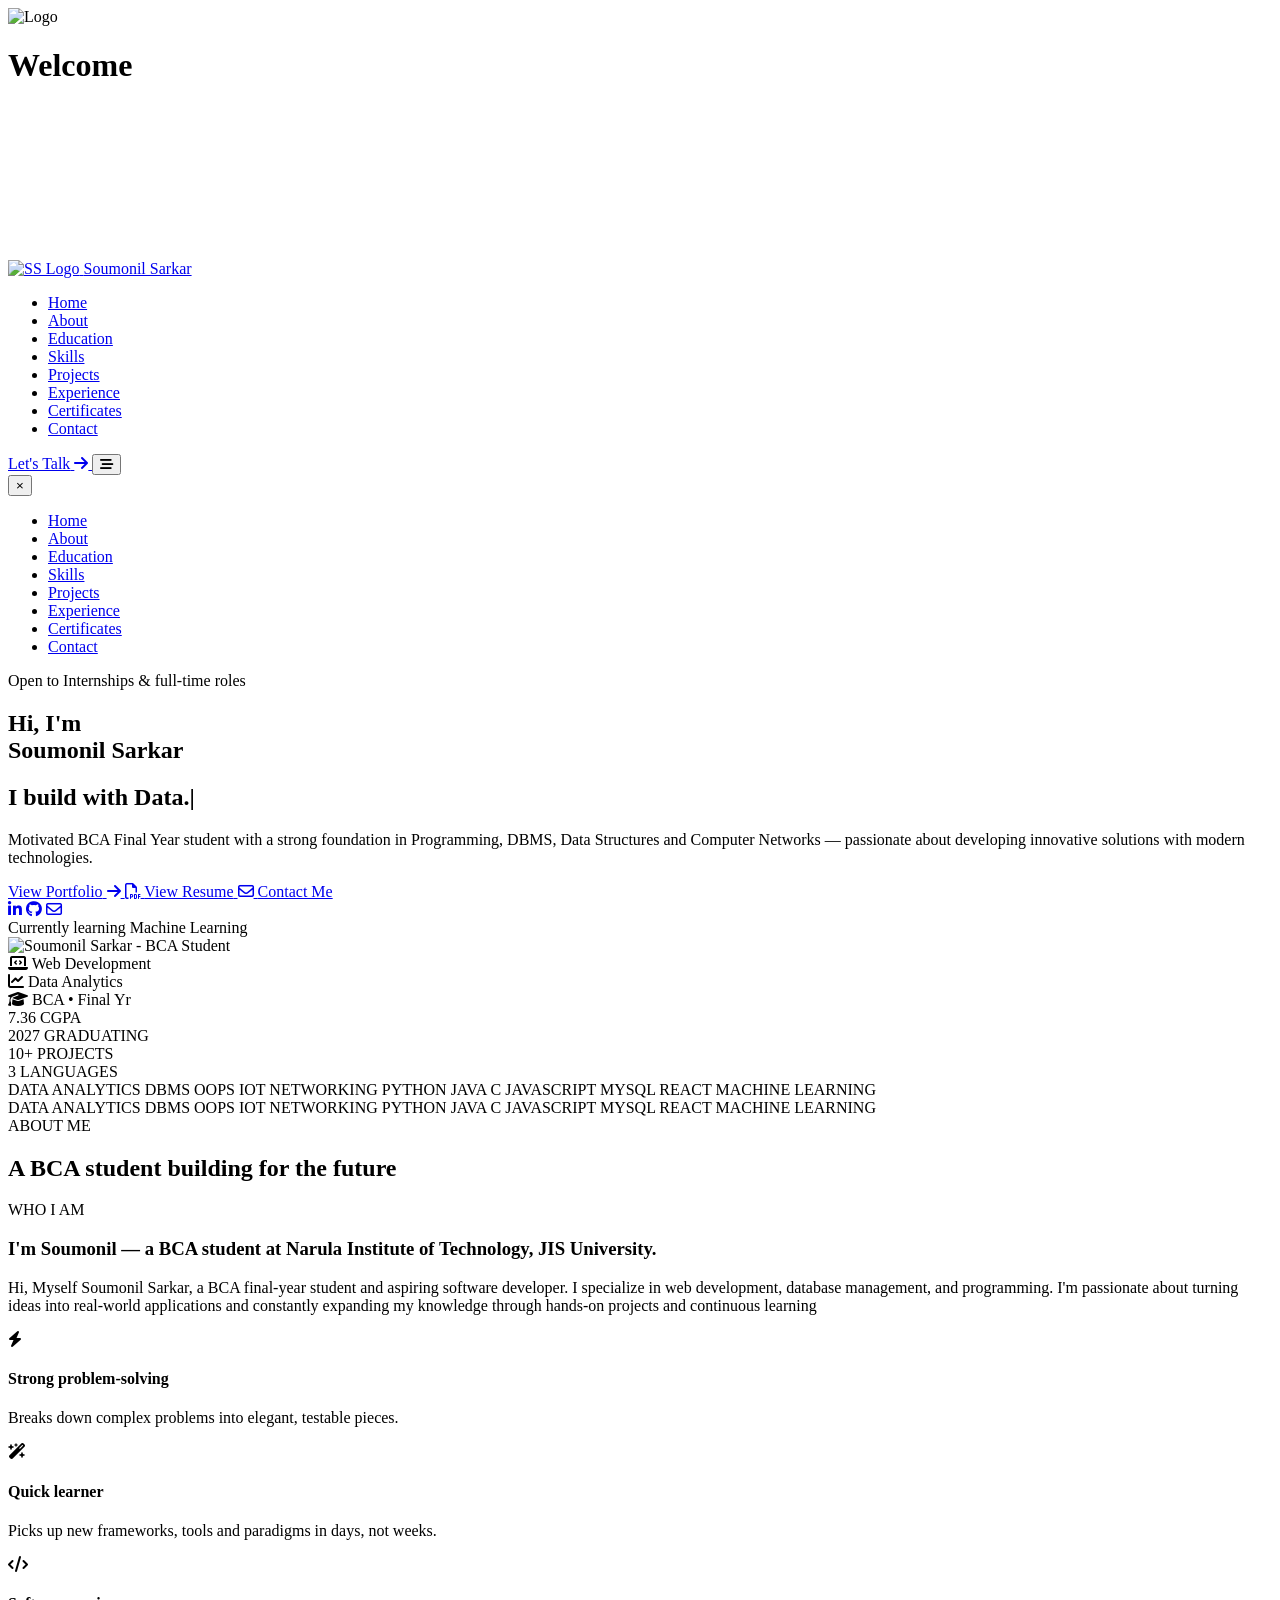
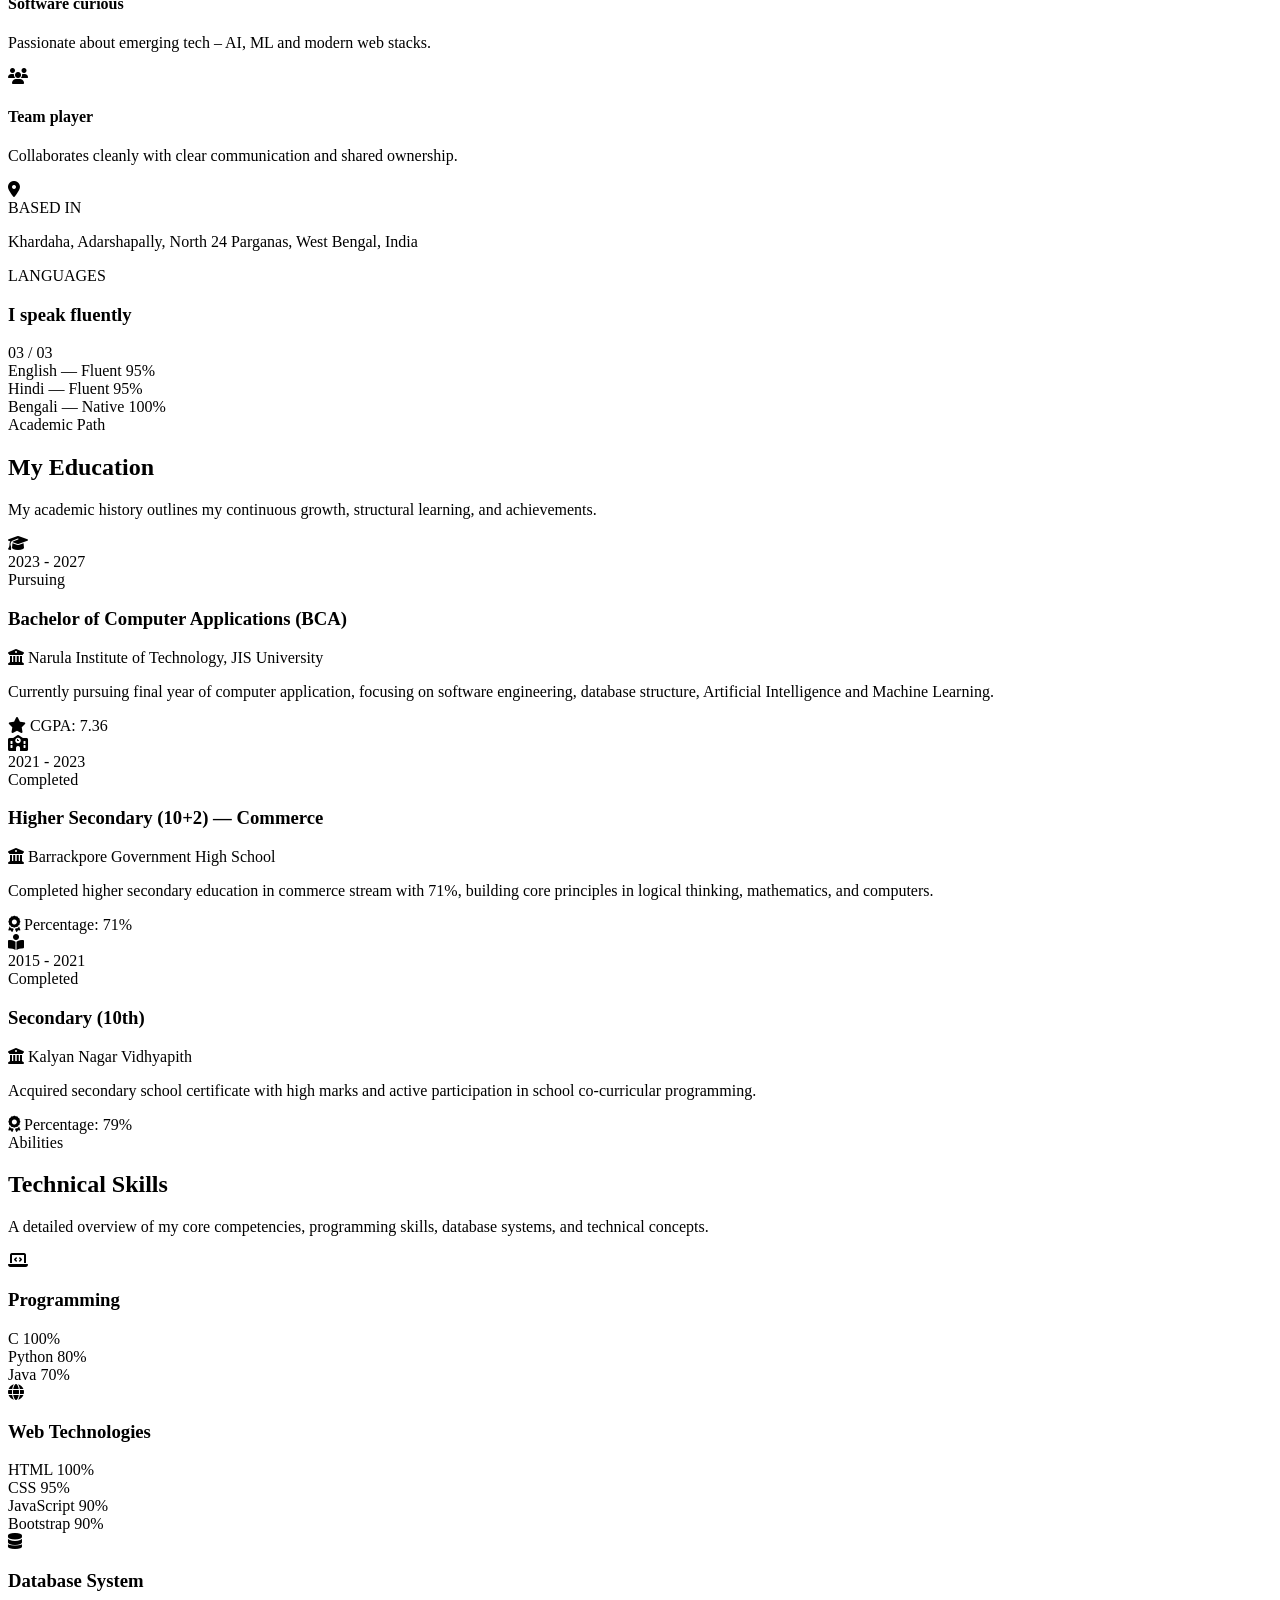
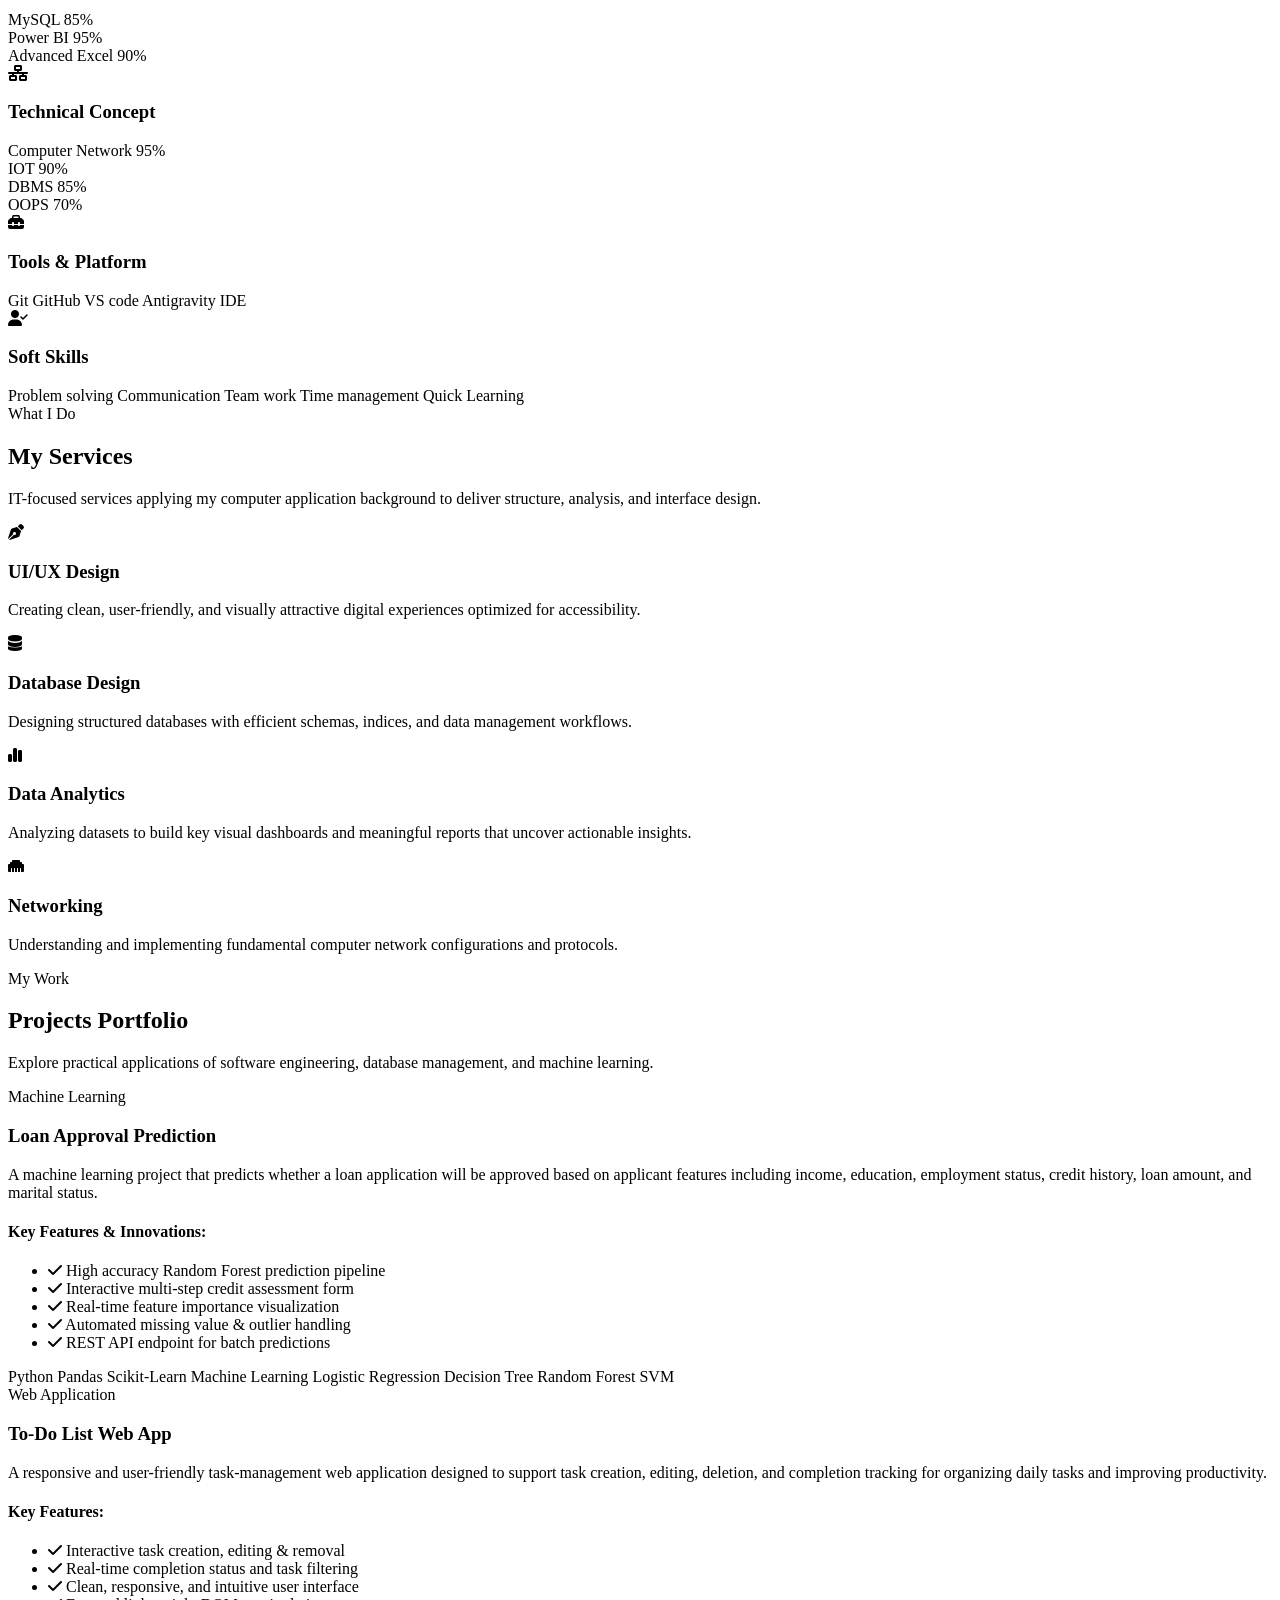
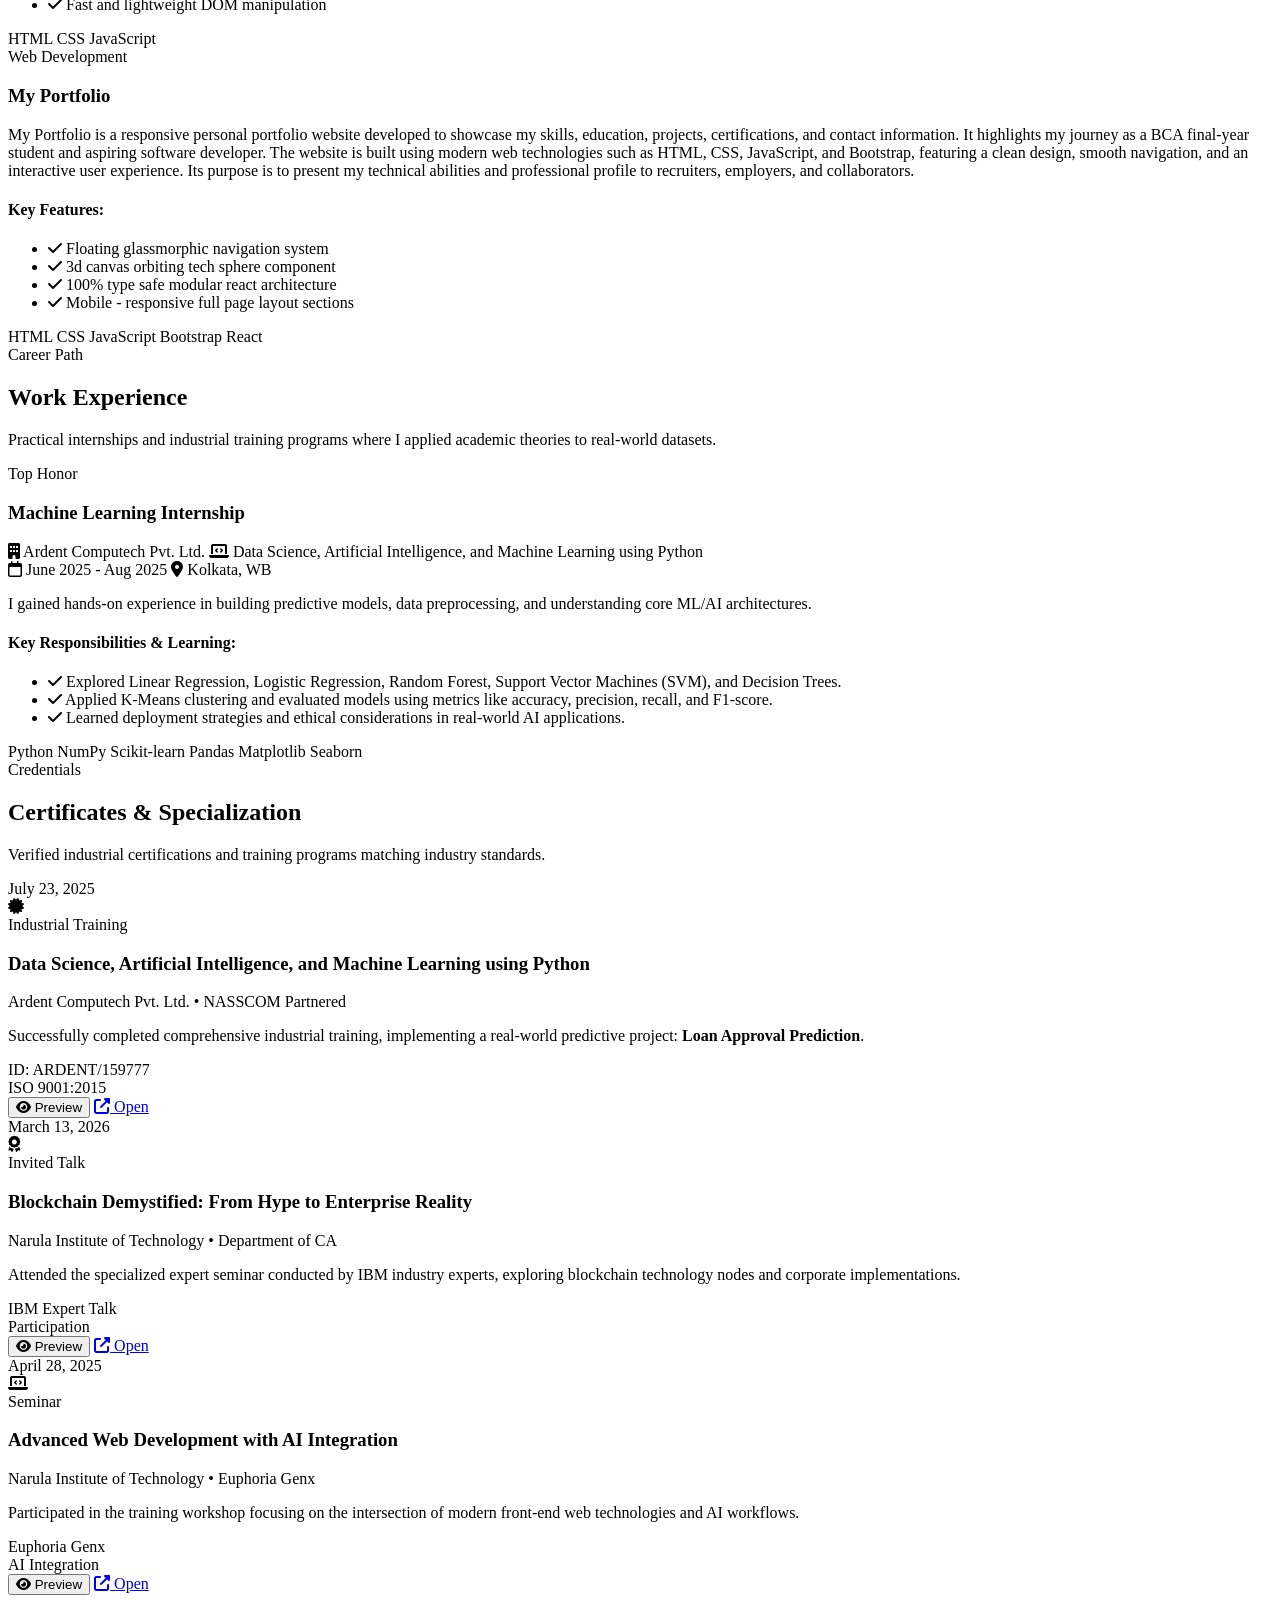
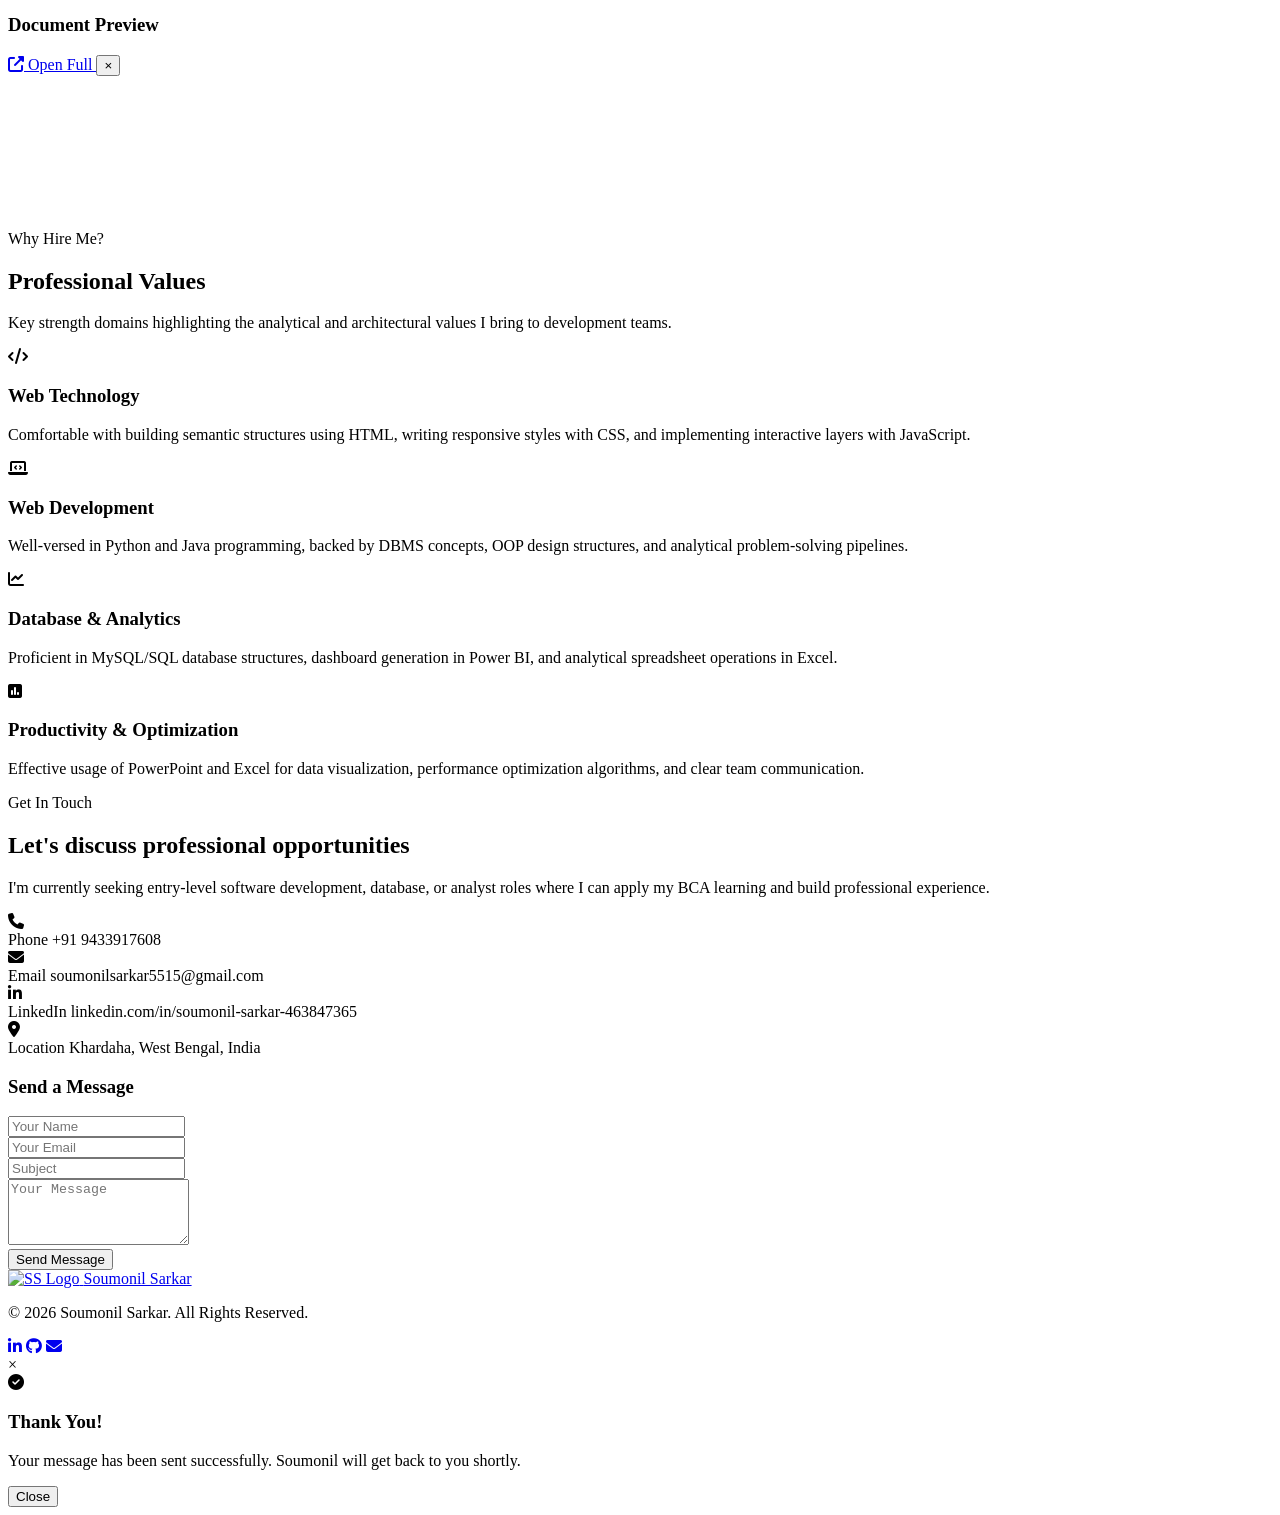
==== index.html @ 9671e8b6 "Update portfolio: remove SQL skill, add Power BI 95%, Advanced Excel 90%, change Software Developmen" ====
<!DOCTYPE html>
<html lang="en">

<head>
    <meta charset="UTF-8">
    <meta name="viewport" content="width=device-width, initial-scale=1.0">
    <title>Soumonil Sarkar | Portfolio - BCA Student & Aspiring Developer</title>
    <!-- SEO Meta Tags -->
    <meta name="description"
        content="Portfolio of Soumonil Sarkar, a motivated BCA student at Narula Institute of Technology, specializing in Software Development, DBMS, Web Development, and Data Analytics.">
    <meta name="keywords"
        content="Soumonil Sarkar, Soumonil, Sarkar, BCA student, software developer, database design, data analytics, Narula Institute of Technology, Khardaha, West Bengal">
    <meta name="author" content="Soumonil Sarkar">

    <!-- Google Fonts -->
    <link rel="preconnect" href="https://fonts.googleapis.com">
    <link rel="preconnect" href="https://fonts.gstatic.com" crossorigin>
    <link
        href="https://fonts.googleapis.com/css2?family=Inter:wght@300;400;500;600;700&family=Poppins:wght@300;400;500;600;700;800&display=swap"
        rel="stylesheet">

    <!-- FontAwesome for Icons -->
    <link rel="stylesheet" href="https://cdnjs.cloudflare.com/ajax/libs/font-awesome/6.4.0/css/all.min.css">

    <!-- Custom CSS -->
    <link rel="stylesheet" href="index.css">
</head>

<body>
    <!-- Preloader Screen -->
    <div class="preloader" id="preloader">
        <div class="preloader-content">
            <img src="logo.jpg" alt="Logo" class="preloader-logo">
            <h1 class="preloader-title">Welcome</h1>
            <div class="preloader-bar">
                <div class="preloader-progress" id="preloader-progress"></div>
            </div>
        </div>
    </div>

    <!-- Canvas Background for Tech Particles -->
    <canvas id="bg-canvas"></canvas>

    <!-- Header / Navbar -->
    <header class="main-header" id="header">
        <div class="container header-container">
            <a href="#" class="logo" id="nav-logo">
                <img src="logo.jpg" alt="SS Logo" class="logo-img">
                <span class="logo-text">Soumonil Sarkar</span>
            </a>

            <nav class="nav-menu" id="nav-menu">
                <ul>
                    <li><a href="#home" class="nav-link active">Home</a></li>
                    <li><a href="#about" class="nav-link">About</a></li>
                    <li><a href="#education" class="nav-link">Education</a></li>
                    <li><a href="#skills" class="nav-link">Skills</a></li>
                    <li><a href="#projects" class="nav-link">Projects</a></li>
                    <li><a href="#experience" class="nav-link">Experience</a></li>
                    <li><a href="#certifications" class="nav-link">Certificates</a></li>
                    <li><a href="#contact" class="nav-link">Contact</a></li>
                </ul>
            </nav>

            <a href="#contact" class="btn-talk" id="btn-talk">
                <span>Let's Talk</span>
                <i class="fa-solid fa-arrow-right"></i>
            </a>

            <button class="mobile-menu-toggle" id="mobile-menu-toggle" aria-label="Toggle Menu">
                <i class="fa-solid fa-bars-staggered"></i>
            </button>
        </div>
    </header>

    <!-- Mobile Navigation Drawer -->
    <div class="mobile-nav" id="mobile-nav">
        <button class="mobile-nav-close" id="mobile-nav-close">&times;</button>
        <ul>
            <li><a href="#home" class="mobile-link">Home</a></li>
            <li><a href="#about" class="mobile-link">About</a></li>
            <li><a href="#education" class="mobile-link">Education</a></li>
            <li><a href="#skills" class="mobile-link">Skills</a></li>
            <li><a href="#projects" class="mobile-link">Projects</a></li>
            <li><a href="#experience" class="mobile-link">Experience</a></li>
            <li><a href="#certifications" class="mobile-link">Certificates</a></li>
            <li><a href="#contact" class="mobile-link">Contact</a></li>
        </ul>
    </div>

    <!-- Main Content -->
    <main>

        <!-- Hero Section -->
        <section class="hero-section" id="home">
            <div class="container hero-container">
                <div class="hero-content">
                    <div class="hero-status-badge">
                        <span class="status-dot"></span>
                        <span class="status-text">Open to Internships & full-time roles</span>
                    </div>

                    <h1 class="hero-title">
                        Hi, I'm <br>
                        <span class="name-bold">Soumonil</span> <span class="name-red">Sarkar</span>
                    </h1>
                    <h2 class="hero-typewriter">
                        I build with <span class="typewriter-text" id="typewriter">Data.</span><span
                            class="typewriter-cursor">|</span>
                    </h2>

                    <p class="hero-desc">
                        Motivated BCA Final Year student with a strong foundation in Programming, DBMS, Data Structures
                        and Computer Networks — passionate about developing innovative solutions with modern
                        technologies.
                    </p>

                    <div class="hero-actions">
                        <a href="#projects" class="btn btn-primary" id="btn-portfolio-hero">
                            <span>View Portfolio</span>
                            <i class="fa-solid fa-arrow-right arrow-icon"></i>
                        </a>
                        <a href="resume.pdf" target="_blank" class="btn btn-outline" id="btn-resume-hero" onclick="openCertModal('resume.pdf', 'Soumonil Sarkar - Resume'); return false;">
                            <i class="fa-regular fa-file-pdf btn-icon"></i>
                            <span>View Resume</span>
                        </a>
                        <a href="#contact" class="btn btn-outline" id="btn-contact-hero">
                            <i class="fa-regular fa-envelope btn-icon"></i>
                            <span>Contact Me</span>
                        </a>
                    </div>

                    <!-- Social Icons and Currently Learning Status -->
                    <div class="hero-footer-status">
                        <div class="hero-social-icons">
                            <a href="https://www.linkedin.com/in/soumonil-sarkar-463847365" target="_blank"
                                aria-label="LinkedIn" class="social-icon-btn"><i
                                    class="fa-brands fa-linkedin-in"></i></a>
                            <a href="https://github.com/sarkarsoumonil2005-hub" target="_blank" aria-label="GitHub" class="social-icon-btn"><i
                                    class="fa-brands fa-github"></i></a>
                            <a href="mailto:soumonilsarkar5515@gmail.com" aria-label="Email" class="social-icon-btn"><i
                                    class="fa-regular fa-envelope"></i></a>
                        </div>
                        <div class="learning-status">
                            <span class="learning-label">Currently learning</span>
                            <span class="learning-bubble">Machine Learning</span>
                        </div>
                    </div>
                </div>

                <!-- Orbit Image Section -->
                <div class="hero-image-container">
                    <div class="orbit-system">
                        <!-- Central Circular Portrait Mask -->
                        <div class="profile-circular-mask">
                            <img src="soumonil_hero.jpg" alt="Soumonil Sarkar - BCA Student" class="hero-avatar">
                        </div>
                    </div>

                    <!-- Tags Row below the circular portrait -->
                    <div class="hero-tags-row">
                        <div class="profile-badge">
                            <i class="fa-solid fa-laptop-code"></i>
                            <span>Web Development</span>
                        </div>
                        <div class="profile-badge">
                            <i class="fa-solid fa-chart-line"></i>
                            <span>Data Analytics</span>
                        </div>
                        <div class="profile-badge">
                            <i class="fa-solid fa-graduation-cap"></i>
                            <span>BCA &bull; Final Yr</span>
                        </div>
                    </div>
                </div>
            </div>

            <!-- Stats Bar Row (inside Hero) -->
            <div class="container hero-stats-container">
                <div class="hero-stats-grid">
                    <div class="hero-stat-card glass-card">
                        <span class="stat-val">7.36</span>
                        <span class="stat-lbl">CGPA</span>
                    </div>
                    <div class="hero-stat-card glass-card">
                        <span class="stat-val">2027</span>
                        <span class="stat-lbl">GRADUATING</span>
                    </div>
                    <div class="hero-stat-card glass-card">
                        <span class="stat-val">10+</span>
                        <span class="stat-lbl">PROJECTS</span>
                    </div>
                    <div class="hero-stat-card glass-card">
                        <span class="stat-val">3</span>
                        <span class="stat-lbl">LANGUAGES</span>
                    </div>
                </div>
            </div>

            <!-- Skills Infinite Ticker Marquee Banner -->
            <div class="ticker-banner">
                <div class="ticker-track">
                    <div class="ticker-content">
                        <span>DATA ANALYTICS</span> <span class="bullet"></span>
                        <span>DBMS</span> <span class="bullet"></span>
                        <span>OOPS</span> <span class="bullet"></span>
                        <span>IOT</span> <span class="bullet"></span>
                        <span>NETWORKING</span> <span class="bullet"></span>
                        <span>PYTHON</span> <span class="bullet"></span>
                        <span>JAVA</span> <span class="bullet"></span>
                        <span>C</span> <span class="bullet"></span>
                        <span>JAVASCRIPT</span> <span class="bullet"></span>
                        <span>MYSQL</span> <span class="bullet"></span>
                        <span>REACT</span> <span class="bullet"></span>
                        <span>MACHINE LEARNING</span> <span class="bullet"></span>
                    </div>
                    <!-- Duplicate to create seamless loop -->
                    <div class="ticker-content">
                        <span>DATA ANALYTICS</span> <span class="bullet"></span>
                        <span>DBMS</span> <span class="bullet"></span>
                        <span>OOPS</span> <span class="bullet"></span>
                        <span>IOT</span> <span class="bullet"></span>
                        <span>NETWORKING</span> <span class="bullet"></span>
                        <span>PYTHON</span> <span class="bullet"></span>
                        <span>JAVA</span> <span class="bullet"></span>
                        <span>C</span> <span class="bullet"></span>
                        <span>JAVASCRIPT</span> <span class="bullet"></span>
                        <span>MYSQL</span> <span class="bullet"></span>
                        <span>REACT</span> <span class="bullet"></span>
                        <span>MACHINE LEARNING</span> <span class="bullet"></span>
                    </div>
                </div>
            </div>
        </section>

        <!-- About Me Section -->
        <section class="about-section" id="about">
            <div class="container">
                <div class="section-header-center">
                    <span class="section-subtitle">ABOUT ME</span>
                    <h2 class="section-title">A BCA student building for the future</h2>
                </div>

                <div class="about-container">
                    <!-- Left Column: Bio & Highlights Card -->
                    <div class="about-card-left glass-card">
                        <div class="about-badge">
                            <span class="about-badge-dot"></span>
                            <span class="about-badge-text">WHO I AM</span>
                        </div>

                        <h3 class="about-heading-large">
                            I'm <span class="name-red">Soumonil</span> — a BCA student at Narula Institute of
                            Technology, JIS University.
                        </h3>

                        <p class="about-desc-para">
                            Hi, Myself Soumonil Sarkar, a BCA final-year student and aspiring software developer. I
                            specialize in web development, database management, and programming. I'm passionate about
                            turning ideas into real-world applications and constantly expanding my knowledge through
                            hands-on projects and continuous learning
                        </p>

                        <div class="about-highlights-grid">
                            <div class="about-highlight-card">
                                <div class="highlight-header">
                                    <div class="highlight-circle-icon"><i class="fa-solid fa-bolt"></i></div>
                                    <h4>Strong problem-solving</h4>
                                </div>
                                <p>Breaks down complex problems into elegant, testable pieces.</p>
                            </div>

                            <div class="about-highlight-card">
                                <div class="highlight-header">
                                    <div class="highlight-circle-icon"><i class="fa-solid fa-wand-magic-sparkles"></i>
                                    </div>
                                    <h4>Quick learner</h4>
                                </div>
                                <p>Picks up new frameworks, tools and paradigms in days, not weeks.</p>
                            </div>

                            <div class="about-highlight-card">
                                <div class="highlight-header">
                                    <div class="highlight-circle-icon"><i class="fa-solid fa-code"></i></div>
                                    <h4>Software curious</h4>
                                </div>
                                <p>Passionate about emerging tech – AI, ML and modern web stacks.</p>
                            </div>

                            <div class="about-highlight-card">
                                <div class="highlight-header">
                                    <div class="highlight-circle-icon"><i class="fa-solid fa-users"></i></div>
                                    <h4>Team player</h4>
                                </div>
                                <p>Collaborates cleanly with clear communication and shared ownership.</p>
                            </div>
                        </div>
                    </div>

                    <!-- Right Column: Location & Languages Stack -->
                    <div class="about-card-right-stack">
                        <!-- Location Card -->
                        <div class="about-location-card glass-card">
                            <div class="location-circle-icon"><i class="fa-solid fa-location-dot"></i></div>
                            <div class="location-details">
                                <span class="location-lbl">BASED IN</span>
                                <p class="location-val">Khardaha, Adarshapally, North 24 Parganas, <span
                                        class="highlight-red">West Bengal, India</span></p>
                            </div>
                        </div>

                        <!-- Languages Card -->
                        <div class="about-languages-card glass-card">
                            <div class="lang-card-header">
                                <div class="lang-card-title">
                                    <span class="lang-lbl">LANGUAGES</span>
                                    <h3>I speak fluently</h3>
                                </div>
                                <span class="lang-count">03 / 03</span>
                            </div>

                            <div class="lang-progress-list">
                                <div class="lang-progress-item">
                                    <div class="lang-progress-info">
                                        <span class="lang-progress-name">English <span class="lang-level">—
                                                Fluent</span></span>
                                        <span class="lang-progress-percentage">95%</span>
                                    </div>
                                    <div class="lang-progress-track">
                                        <div class="lang-progress-fill" style="width: 95%;"></div>
                                    </div>
                                </div>

                                <div class="lang-progress-item">
                                    <div class="lang-progress-info">
                                        <span class="lang-progress-name">Hindi <span class="lang-level">—
                                                Fluent</span></span>
                                        <span class="lang-progress-percentage">95%</span>
                                    </div>
                                    <div class="lang-progress-track">
                                        <div class="lang-progress-fill" style="width: 95%;"></div>
                                    </div>
                                </div>

                                <div class="lang-progress-item">
                                    <div class="lang-progress-info">
                                        <span class="lang-progress-name">Bengali <span class="lang-level">—
                                                Native</span></span>
                                        <span class="lang-progress-percentage">100%</span>
                                    </div>
                                    <div class="lang-progress-track">
                                        <div class="lang-progress-fill" style="width: 100%;"></div>
                                    </div>
                                </div>
                            </div>
                        </div>
                    </div>
                </div>
            </div>
        </section>

        <!-- Education Section -->
        <section class="education-section" id="education">
            <div class="container">
                <div class="section-header-center">
                    <span class="section-subtitle">Academic Path</span>
                    <h2 class="section-title">My Education</h2>
                    <p class="section-desc">My academic history outlines my continuous growth, structural learning, and
                        achievements.</p>
                </div>

                <div class="education-grid">
                    <!-- Box 1 -->
                    <div class="education-card glass-card">
                        <div class="edu-card-top">
                            <div class="edu-card-icon">
                                <i class="fa-solid fa-graduation-cap"></i>
                            </div>
                            <span class="edu-status-badge">2023 - 2027</span>
                        </div>
                        <div class="edu-card-body">
                            <span class="edu-tag-pill">Pursuing</span>
                            <h3 class="edu-degree">Bachelor of Computer Applications (BCA)</h3>
                            <span class="edu-inst"><i class="fa-solid fa-building-columns"></i> Narula Institute of Technology, JIS University</span>
                            <p class="edu-details">Currently pursuing final year of computer application, focusing on software engineering, database structure, Artificial Intelligence and Machine Learning.</p>
                        </div>
                        <div class="edu-card-footer">
                            <div class="score-badge"><i class="fa-solid fa-star"></i> CGPA: 7.36</div>
                        </div>
                    </div>

                    <!-- Box 2 -->
                    <div class="education-card glass-card">
                        <div class="edu-card-top">
                            <div class="edu-card-icon">
                                <i class="fa-solid fa-school"></i>
                            </div>
                            <span class="edu-status-badge">2021 - 2023</span>
                        </div>
                        <div class="edu-card-body">
                            <span class="edu-tag-pill">Completed</span>
                            <h3 class="edu-degree">Higher Secondary (10+2) — Commerce</h3>
                            <span class="edu-inst"><i class="fa-solid fa-building-columns"></i> Barrackpore Government High School</span>
                            <p class="edu-details">Completed higher secondary education in commerce stream with 71%, building core principles in logical thinking, mathematics, and computers.</p>
                        </div>
                        <div class="edu-card-footer">
                            <div class="score-badge"><i class="fa-solid fa-award"></i> Percentage: 71%</div>
                        </div>
                    </div>

                    <!-- Box 3 -->
                    <div class="education-card glass-card">
                        <div class="edu-card-top">
                            <div class="edu-card-icon">
                                <i class="fa-solid fa-book-open-reader"></i>
                            </div>
                            <span class="edu-status-badge">2015 - 2021</span>
                        </div>
                        <div class="edu-card-body">
                            <span class="edu-tag-pill">Completed</span>
                            <h3 class="edu-degree">Secondary (10th)</h3>
                            <span class="edu-inst"><i class="fa-solid fa-building-columns"></i> Kalyan Nagar Vidhyapith</span>
                            <p class="edu-details">Acquired secondary school certificate with high marks and active participation in school co-curricular programming.</p>
                        </div>
                        <div class="edu-card-footer">
                            <div class="score-badge"><i class="fa-solid fa-award"></i> Percentage: 79%</div>
                        </div>
                    </div>
                </div>
            </div>
        </section>

        <!-- Skills Section -->
        <section class="skills-section" id="skills">
            <div class="container">
                <div class="section-header-center">
                    <span class="section-subtitle">Abilities</span>
                    <h2 class="section-title">Technical Skills</h2>
                    <p class="section-desc">A detailed overview of my core competencies, programming skills, database
                        systems, and technical concepts.</p>
                </div>

                <div class="skills-grid">
                    <!-- Programming -->
                    <div class="skill-category glass-card">
                        <div class="skill-cat-header">
                            <i class="fa-solid fa-laptop-code"></i>
                            <h3>Programming</h3>
                        </div>
                        <div class="skill-progress-list">
                            <div class="skill-progress-item">
                                <div class="skill-progress-info">
                                    <span class="skill-name">C</span>
                                    <span class="skill-percentage">100%</span>
                                </div>
                                <div class="skill-progress-track">
                                    <div class="skill-progress-fill" style="width: 100%;"></div>
                                </div>
                            </div>
                            <div class="skill-progress-item">
                                <div class="skill-progress-info">
                                    <span class="skill-name">Python</span>
                                    <span class="skill-percentage">80%</span>
                                </div>
                                <div class="skill-progress-track">
                                    <div class="skill-progress-fill" style="width: 80%;"></div>
                                </div>
                            </div>
                            <div class="skill-progress-item">
                                <div class="skill-progress-info">
                                    <span class="skill-name">Java</span>
                                    <span class="skill-percentage">70%</span>
                                </div>
                                <div class="skill-progress-track">
                                    <div class="skill-progress-fill" style="width: 70%;"></div>
                                </div>
                            </div>
                        </div>
                    </div>

                    <!-- Web Tech -->
                    <div class="skill-category glass-card">
                        <div class="skill-cat-header">
                            <i class="fa-solid fa-globe"></i>
                            <h3>Web Technologies</h3>
                        </div>
                        <div class="skill-progress-list">
                            <div class="skill-progress-item">
                                <div class="skill-progress-info">
                                    <span class="skill-name">HTML</span>
                                    <span class="skill-percentage">100%</span>
                                </div>
                                <div class="skill-progress-track">
                                    <div class="skill-progress-fill" style="width: 100%;"></div>
                                </div>
                            </div>
                            <div class="skill-progress-item">
                                <div class="skill-progress-info">
                                    <span class="skill-name">CSS</span>
                                    <span class="skill-percentage">95%</span>
                                </div>
                                <div class="skill-progress-track">
                                    <div class="skill-progress-fill" style="width: 95%;"></div>
                                </div>
                            </div>
                            <div class="skill-progress-item">
                                <div class="skill-progress-info">
                                    <span class="skill-name">JavaScript</span>
                                    <span class="skill-percentage">90%</span>
                                </div>
                                <div class="skill-progress-track">
                                    <div class="skill-progress-fill" style="width: 90%;"></div>
                                </div>
                            </div>
                            <div class="skill-progress-item">
                                <div class="skill-progress-info">
                                    <span class="skill-name">Bootstrap</span>
                                    <span class="skill-percentage">90%</span>
                                </div>
                                <div class="skill-progress-track">
                                    <div class="skill-progress-fill" style="width: 90%;"></div>
                                </div>
                            </div>
                        </div>
                    </div>

                    <!-- Databases -->
                    <div class="skill-category glass-card">
                        <div class="skill-cat-header">
                            <i class="fa-solid fa-database"></i>
                            <h3>Database System</h3>
                        </div>
                        <div class="skill-progress-list">

                            <div class="skill-progress-item">
                                <div class="skill-progress-info">
                                    <span class="skill-name">MySQL</span>
                                    <span class="skill-percentage">85%</span>
                                </div>
                                <div class="skill-progress-track">
                                    <div class="skill-progress-fill" style="width: 85%;"></div>
                                </div>
                            </div>
                            <div class="skill-progress-item">
                                <div class="skill-progress-info">
                                    <span class="skill-name">Power BI</span>
                                    <span class="skill-percentage">95%</span>
                                </div>
                                <div class="skill-progress-track">
                                    <div class="skill-progress-fill" style="width: 95%;"></div>
                                </div>
                            </div>
                                                    <div class="skill-progress-item">
                                <div class="skill-progress-info">
                                    <span class="skill-name">Advanced Excel</span>
                                    <span class="skill-percentage">90%</span>
                                </div>
                                <div class="skill-progress-track">
                                    <div class="skill-progress-fill" style="width: 90%;"></div>
                                </div>
                            </div>
                         </div>
                    </div>

                    <!-- Technical Concepts -->
                    <div class="skill-category glass-card">
                        <div class="skill-cat-header">
                            <i class="fa-solid fa-network-wired"></i>
                            <h3>Technical Concept</h3>
                        </div>
                        <div class="skill-progress-list">
                            <div class="skill-progress-item">
                                <div class="skill-progress-info">
                                    <span class="skill-name">Computer Network</span>
                                    <span class="skill-percentage">95%</span>
                                </div>
                                <div class="skill-progress-track">
                                    <div class="skill-progress-fill" style="width: 95%;"></div>
                                </div>
                            </div>
                            <div class="skill-progress-item">
                                <div class="skill-progress-info">
                                    <span class="skill-name">IOT</span>
                                    <span class="skill-percentage">90%</span>
                                </div>
                                <div class="skill-progress-track">
                                    <div class="skill-progress-fill" style="width: 90%;"></div>
                                </div>
                            </div>
                            <div class="skill-progress-item">
                                <div class="skill-progress-info">
                                    <span class="skill-name">DBMS</span>
                                    <span class="skill-percentage">85%</span>
                                </div>
                                <div class="skill-progress-track">
                                    <div class="skill-progress-fill" style="width: 85%;"></div>
                                </div>
                            </div>
                            <div class="skill-progress-item">
                                <div class="skill-progress-info">
                                    <span class="skill-name">OOPS</span>
                                    <span class="skill-percentage">70%</span>
                                </div>
                                <div class="skill-progress-track">
                                    <div class="skill-progress-fill" style="width: 70%;"></div>
                                </div>
                            </div>
                        </div>
                    </div>

                    <!-- Tools & Platform -->
                    <div class="skill-category glass-card">
                        <div class="skill-cat-header">
                            <i class="fa-solid fa-toolbox"></i>
                            <h3>Tools & Platform</h3>
                        </div>
                        <div class="skill-tags">
                            <span class="skill-tag">Git</span>
                            <span class="skill-tag">GitHub</span>
                            <span class="skill-tag">VS code</span>
                            <span class="skill-tag">Antigravity IDE</span>
                        </div>
                    </div>

                    <!-- Soft Skills -->
                    <div class="skill-category glass-card">
                        <div class="skill-cat-header">
                            <i class="fa-solid fa-user-check"></i>
                            <h3>Soft Skills</h3>
                        </div>
                        <div class="skill-tags">
                            <span class="skill-tag">Problem solving</span>
                            <span class="skill-tag">Communication</span>
                            <span class="skill-tag">Team work</span>
                            <span class="skill-tag">Time management</span>
                            <span class="skill-tag">Quick Learning</span>
                        </div>
                    </div>
                </div>
            </div>
        </section>

        <!-- Services Section -->
        <section class="services-section" id="services">
            <div class="container">
                <div class="section-header-center">
                    <span class="section-subtitle">What I Do</span>
                    <h2 class="section-title">My Services</h2>
                    <p class="section-desc">IT-focused services applying my computer application background to deliver
                        structure, analysis, and interface design.</p>
                </div>

                <div class="services-grid">
                    <!-- Service 1 -->
                    <div class="service-card glass-card">
                        <div class="service-icon-box">
                            <i class="fa-solid fa-pen-nib"></i>
                        </div>
                        <h3>UI/UX Design</h3>
                        <p>Creating clean, user-friendly, and visually attractive digital experiences optimized for
                            accessibility.</p>
                    </div>

                    <!-- Service 2 -->
                    <div class="service-card glass-card">
                        <div class="service-icon-box">
                            <i class="fa-solid fa-database"></i>
                        </div>
                        <h3>Database Design</h3>
                        <p>Designing structured databases with efficient schemas, indices, and data management
                            workflows.</p>
                    </div>

                    <!-- Service 3 -->
                    <div class="service-card glass-card">
                        <div class="service-icon-box">
                            <i class="fa-solid fa-chart-simple"></i>
                        </div>
                        <h3>Data Analytics</h3>
                        <p>Analyzing datasets to build key visual dashboards and meaningful reports that uncover
                            actionable insights.</p>
                    </div>

                    <!-- Service 4 -->
                    <div class="service-card glass-card">
                        <div class="service-icon-box">
                            <i class="fa-solid fa-ethernet"></i>
                        </div>
                        <h3>Networking</h3>
                        <p>Understanding and implementing fundamental computer network configurations and protocols.</p>
                    </div>
                </div>
            </div>
        </section>

        <!-- Projects Portfolio Section -->
        <section class="projects-section" id="projects">
            <div class="container">
                <div class="section-header-center">
                    <span class="section-subtitle">My Work</span>
                    <h2 class="section-title">Projects Portfolio</h2>
                    <p class="section-desc">Explore practical applications of software engineering, database management,
                        and machine learning.</p>
                </div>

                <div class="projects-grid">
                    <!-- Project 1 -->
                    <div class="project-card glass-card">
                        <div class="project-content">
                            <span class="proj-badge">Machine Learning</span>
                            <h3>Loan Approval Prediction</h3>
                            <p class="proj-desc">A machine learning project that predicts whether a loan application
                                will be approved based on applicant features including income, education, employment
                                status, credit history, loan amount, and marital status.</p>

                            <h4 class="proj-sub-title">Key Features & Innovations:</h4>
                            <ul class="proj-features">
                                <li><i class="fa-solid fa-check"></i> High accuracy Random Forest prediction pipeline
                                </li>
                                <li><i class="fa-solid fa-check"></i> Interactive multi-step credit assessment form</li>
                                <li><i class="fa-solid fa-check"></i> Real-time feature importance visualization</li>
                                <li><i class="fa-solid fa-check"></i> Automated missing value & outlier handling</li>
                                <li><i class="fa-solid fa-check"></i> REST API endpoint for batch predictions</li>
                            </ul>

                            <div class="proj-tech-stack">
                                <span>Python</span>
                                <span>Pandas</span>
                                <span>Scikit-Learn</span>
                                <span>Machine Learning</span>
                                <span>Logistic Regression</span>
                                <span>Decision Tree</span>
                                <span>Random Forest</span>
                                <span>SVM</span>
                            </div>
                        </div>
                    </div>

                    <!-- Project 2 -->
                    <div class="project-card glass-card">
                        <div class="project-content">
                            <span class="proj-badge">Web Application</span>
                            <h3>To-Do List Web App</h3>
                            <p class="proj-desc">A responsive and user-friendly task-management web application designed to support task creation, editing, deletion, and completion tracking for organizing daily tasks and improving productivity.</p>

                            <h4 class="proj-sub-title">Key Features:</h4>
                            <ul class="proj-features">
                                <li><i class="fa-solid fa-check"></i> Interactive task creation, editing & removal</li>
                                <li><i class="fa-solid fa-check"></i> Real-time completion status and task filtering</li>
                                <li><i class="fa-solid fa-check"></i> Clean, responsive, and intuitive user interface</li>
                                <li><i class="fa-solid fa-check"></i> Fast and lightweight DOM manipulation</li>
                            </ul>

                            <div class="proj-tech-stack">
                                <span>HTML</span>
                                <span>CSS</span>
                                <span>JavaScript</span>
                            </div>
                        </div>
                    </div>

                    <!-- Project 3 -->
                    <div class="project-card glass-card">
                        <div class="project-content">
                            <span class="proj-badge">Web Development</span>
                            <h3>My Portfolio</h3>
                            <p class="proj-desc">My Portfolio is a responsive personal portfolio website developed to
                                showcase my skills, education, projects, certifications, and contact information. It
                                highlights my journey as a BCA final-year student and aspiring software developer. The
                                website is built using modern web technologies such as HTML, CSS, JavaScript, and
                                Bootstrap, featuring a clean design, smooth navigation, and an interactive user
                                experience. Its purpose is to present my technical abilities and professional profile to
                                recruiters, employers, and collaborators.</p>

                            <h4 class="proj-sub-title">Key Features:</h4>
                            <ul class="proj-features">
                                <li><i class="fa-solid fa-check"></i> Floating glassmorphic navigation system</li>
                                <li><i class="fa-solid fa-check"></i> 3d canvas orbiting tech sphere component</li>
                                <li><i class="fa-solid fa-check"></i> 100% type safe modular react architecture</li>
                                <li><i class="fa-solid fa-check"></i> Mobile - responsive full page layout sections</li>
                            </ul>

                            <div class="proj-tech-stack">
                                <span>HTML</span>
                                <span>CSS</span>
                                <span>JavaScript</span>
                                <span>Bootstrap</span>
                                <span>React</span>
                            </div>
                        </div>
                    </div>
                </div>
            </div>
        </section>

        <!-- Experience Section -->
        <section class="experience-section" id="experience">
            <div class="container">
                <div class="section-header-center">
                    <span class="section-subtitle">Career Path</span>
                    <h2 class="section-title">Work Experience</h2>
                    <p class="section-desc">Practical internships and industrial training programs where I applied
                        academic theories to real-world datasets.</p>
                </div>

                <div class="experience-container">
                    <!-- Exp Item 1 -->
                    <div class="experience-card glass-card">
                        <div class="exp-header">
                            <div class="exp-role-info">
                                <span class="exp-badge">Top Honor</span>
                                <h3>Machine Learning Internship</h3>
                                <span class="exp-company"><i class="fa-solid fa-building"></i> Ardent Computech Pvt.
                                    Ltd.</span>
                                <span class="exp-domain"><i class="fa-solid fa-laptop-code"></i> Data Science,
                                    Artificial Intelligence, and Machine Learning using Python</span>
                            </div>
                            <div class="exp-meta">
                                <span class="exp-date"><i class="fa-regular fa-calendar"></i> June 2025 - Aug
                                    2025</span>
                                <span class="exp-loc"><i class="fa-solid fa-location-dot"></i> Kolkata, WB</span>
                            </div>
                        </div>

                        <p class="exp-summary">I gained hands-on experience in building predictive models, data
                            preprocessing, and understanding core ML/AI architectures.</p>

                        <h4 class="exp-sub-title">Key Responsibilities & Learning:</h4>
                        <ul class="exp-achievements">
                            <li><i class="fa-solid fa-check"></i> Explored Linear Regression, Logistic Regression,
                                Random Forest, Support Vector Machines (SVM), and Decision Trees.</li>
                            <li><i class="fa-solid fa-check"></i> Applied K-Means clustering and evaluated models using
                                metrics like accuracy, precision, recall, and F1-score.</li>
                            <li><i class="fa-solid fa-check"></i> Learned deployment strategies and ethical
                                considerations in real-world AI applications.</li>
                        </ul>

                        <div class="exp-tech-stack">
                            <span>Python</span>
                            <span>NumPy</span>
                            <span>Scikit-learn</span>
                            <span>Pandas</span>
                            <span>Matplotlib</span>
                            <span>Seaborn</span>
                        </div>
                    </div>
                </div>
            </div>
        </section>

        <!-- Certifications Section -->
        <section class="certifications-section" id="certifications">
            <div class="container">
                <div class="section-header-center">
                    <span class="section-subtitle">Credentials</span>
                    <h2 class="section-title">Certificates & Specialization</h2>
                    <p class="section-desc">Verified industrial certifications and training programs matching industry
                        standards.</p>
                </div>

                <div class="certifications-timeline">
                    <!-- Cert Item 1 -->
                    <div class="cert-timeline-item">
                        <div class="cert-timeline-dot"></div>
                        <div class="cert-timeline-date">July 23, 2025</div>
                        <div class="cert-timeline-content glass-card">
                            <div class="cert-timeline-header">
                                <i class="fa-solid fa-certificate cert-timeline-icon"></i>
                                <div>
                                    <span class="cert-status-badge">Industrial Training</span>
                                    <h3>Data Science, Artificial Intelligence, and Machine Learning using Python</h3>
                                    <span class="cert-inst">Ardent Computech Pvt. Ltd. <span
                                            class="cert-meta-sep">&bull;</span> NASSCOM Partnered</span>
                                </div>
                            </div>
                            <p class="cert-timeline-desc">Successfully completed comprehensive industrial training,
                                implementing a real-world predictive project: <strong>Loan Approval Prediction</strong>.
                            </p>
                            <div class="cert-timeline-footer">
                                <div class="cert-footer-badges">
                                    <div class="score-badge">ID: ARDENT/159777</div>
                                    <div class="score-badge">ISO 9001:2015</div>
                                </div>
                                <div class="cert-footer-actions">
                                    <button class="btn btn-red btn-sm"
                                        onclick="openCertModal('ardent_certificate.pdf')">
                                        <i class="fa-solid fa-eye"></i> Preview
                                    </button>
                                    <a href="ardent_certificate.pdf" target="_blank" class="btn btn-outline btn-sm">
                                        <i class="fa-solid fa-up-right-from-square"></i> Open
                                    </a>
                                </div>
                            </div>
                        </div>
                    </div>

                    <!-- Cert Item 2 -->
                    <div class="cert-timeline-item">
                        <div class="cert-timeline-dot"></div>
                        <div class="cert-timeline-date">March 13, 2026</div>
                        <div class="cert-timeline-content glass-card">
                            <div class="cert-timeline-header">
                                <i class="fa-solid fa-award cert-timeline-icon"></i>
                                <div>
                                    <span class="cert-status-badge">Invited Talk</span>
                                    <h3>Blockchain Demystified: From Hype to Enterprise Reality</h3>
                                    <span class="cert-inst">Narula Institute of Technology <span
                                            class="cert-meta-sep">&bull;</span> Department of CA</span>
                                </div>
                            </div>
                            <p class="cert-timeline-desc">Attended the specialized expert seminar conducted by IBM
                                industry experts, exploring blockchain technology nodes and corporate implementations.
                            </p>
                            <div class="cert-timeline-footer">
                                <div class="cert-footer-badges">
                                    <div class="score-badge">IBM Expert Talk</div>
                                    <div class="score-badge">Participation</div>
                                </div>
                                <div class="cert-footer-actions">
                                    <button class="btn btn-red btn-sm"
                                        onclick="openCertModal('blockchain_certificate.pdf')">
                                        <i class="fa-solid fa-eye"></i> Preview
                                    </button>
                                    <a href="blockchain_certificate.pdf" target="_blank" class="btn btn-outline btn-sm">
                                        <i class="fa-solid fa-up-right-from-square"></i> Open
                                    </a>
                                </div>
                            </div>
                        </div>
                    </div>

                    <!-- Cert Item 3 -->
                    <div class="cert-timeline-item">
                        <div class="cert-timeline-dot"></div>
                        <div class="cert-timeline-date">April 28, 2025</div>
                        <div class="cert-timeline-content glass-card">
                            <div class="cert-timeline-header">
                                <i class="fa-solid fa-laptop-code cert-timeline-icon"></i>
                                <div>
                                    <span class="cert-status-badge">Seminar</span>
                                    <h3>Advanced Web Development with AI Integration</h3>
                                    <span class="cert-inst">Narula Institute of Technology <span
                                            class="cert-meta-sep">&bull;</span> Euphoria Genx</span>
                                </div>
                            </div>
                            <p class="cert-timeline-desc">Participated in the training workshop focusing on the
                                intersection of modern front-end web technologies and AI workflows.</p>
                            <div class="cert-timeline-footer">
                                <div class="cert-footer-badges">
                                    <div class="score-badge">Euphoria Genx</div>
                                    <div class="score-badge">AI Integration</div>
                                </div>
                                <div class="cert-footer-actions">
                                    <button class="btn btn-red btn-sm"
                                        onclick="openCertModal('webdev_ai_certificate.pdf')">
                                        <i class="fa-solid fa-eye"></i> Preview
                                    </button>
                                    <a href="webdev_ai_certificate.pdf" target="_blank" class="btn btn-outline btn-sm">
                                        <i class="fa-solid fa-up-right-from-square"></i> Open
                                    </a>
                                </div>
                            </div>
                        </div>
                    </div>
                </div>
            </div>
        </section>

        <!-- Document / Certificate Preview Modal -->
        <div class="cert-modal" id="cert-modal">
            <div class="cert-modal-content glass-card">
                <div class="cert-modal-header">
                    <h3 id="cert-modal-title">Document Preview</h3>
                    <div class="cert-modal-actions">
                        <a id="cert-modal-open-link" href="#" target="_blank" class="btn btn-outline btn-sm" title="Open / Download full PDF">
                            <i class="fa-solid fa-up-right-from-square"></i> Open Full
                        </a>
                        <button class="cert-modal-close-btn" onclick="closeCertModal()" aria-label="Close modal">&times;</button>
                    </div>
                </div>
                <div class="cert-modal-body">
                    <iframe id="cert-iframe" src="" width="100%" height="100%" style="border: none;"></iframe>
                </div>
            </div>
        </div>



        <!-- Professional Value Section -->
        <section class="value-section" id="value">
            <div class="container">
                <div class="section-header-center">
                    <span class="section-subtitle">Why Hire Me?</span>
                    <h2 class="section-title">Professional Values</h2>
                    <p class="section-desc">Key strength domains highlighting the analytical and architectural values I
                        bring to development teams.</p>
                </div>

                <div class="value-grid">
                    <!-- Value 1 -->
                    <div class="value-card glass-card">
                        <div class="value-icon"><i class="fa-solid fa-code"></i></div>
                        <h3>Web Technology</h3>
                        <p>Comfortable with building semantic structures using HTML, writing responsive styles with CSS,
                            and implementing interactive layers with JavaScript.</p>
                    </div>

                    <!-- Value 2 -->
                    <div class="value-card glass-card">
                        <div class="value-icon"><i class="fa-solid fa-laptop-code"></i></div>
                        <h3>Web Development</h3>
                        <p>Well-versed in Python and Java programming, backed by DBMS concepts, OOP design structures,
                            and analytical problem-solving pipelines.</p>
                    </div>

                    <!-- Value 3 -->
                    <div class="value-card glass-card">
                        <div class="value-icon"><i class="fa-solid fa-chart-line"></i></div>
                        <h3>Database & Analytics</h3>
                        <p>Proficient in MySQL/SQL database structures, dashboard generation in Power BI, and analytical
                            spreadsheet operations in Excel.</p>
                    </div>

                    <!-- Value 4 -->
                    <div class="value-card glass-card">
                        <div class="value-icon"><i class="fa-solid fa-square-poll-vertical"></i></div>
                        <h3>Productivity & Optimization</h3>
                        <p>Effective usage of PowerPoint and Excel for data visualization, performance optimization
                            algorithms, and clear team communication.</p>
                    </div>
                </div>
            </div>
        </section>

        <!-- Contact Section -->
        <section class="contact-section" id="contact">
            <div class="container contact-container">
                <div class="contact-info">
                    <span class="section-subtitle">Get In Touch</span>
                    <h2 class="section-title">Let's discuss professional opportunities</h2>
                    <p class="contact-text-intro">I'm currently seeking entry-level software development, database, or
                        analyst roles where I can apply my BCA learning and build professional experience.</p>

                    <div class="contact-cards">
                        <!-- Phone -->
                        <div class="contact-card glass-card">
                            <div class="contact-card-icon"><i class="fa-solid fa-phone"></i></div>
                            <div class="contact-card-details">
                                <span class="contact-label">Phone</span>
                                <span class="contact-val">+91 9433917608</span>
                            </div>
                        </div>

                        <!-- Email -->
                        <div class="contact-card glass-card">
                            <div class="contact-card-icon"><i class="fa-solid fa-envelope"></i></div>
                            <div class="contact-card-details">
                                <span class="contact-label">Email</span>
                                <span class="contact-val">soumonilsarkar5515@gmail.com</span>
                            </div>
                        </div>

                        <!-- LinkedIn -->
                        <div class="contact-card glass-card">
                            <div class="contact-card-icon"><i class="fa-brands fa-linkedin-in"></i></div>
                            <div class="contact-card-details">
                                <span class="contact-label">LinkedIn</span>
                                <span class="contact-val">linkedin.com/in/soumonil-sarkar-463847365</span>
                            </div>
                        </div>

                        <!-- Location -->
                        <div class="contact-card glass-card">
                            <div class="contact-card-icon"><i class="fa-solid fa-location-dot"></i></div>
                            <div class="contact-card-details">
                                <span class="contact-label">Location</span>
                                <span class="contact-val">Khardaha, West Bengal, India</span>
                            </div>
                        </div>
                    </div>
                </div>

                <div class="contact-form-wrapper glass-card">
                    <h3>Send a Message</h3>
                    <form id="contact-form" class="contact-form">
                        <div class="form-group">
                            <input type="text" id="form-name" required placeholder="Your Name">
                        </div>
                        <div class="form-group">
                            <input type="email" id="form-email" required placeholder="Your Email">
                        </div>
                        <div class="form-group">
                            <input type="text" id="form-subject" placeholder="Subject">
                        </div>
                        <div class="form-group">
                            <textarea id="form-message" required rows="4" placeholder="Your Message"></textarea>
                        </div>
                        <button type="submit" class="btn btn-primary btn-block">Send Message</button>
                    </form>
                </div>
            </div>
        </section>

    </main>

    <!-- Footer -->
    <footer class="main-footer">
        <div class="container footer-container">
            <div class="footer-left">
                <a href="#" class="logo">
                    <img src="logo.jpg" alt="SS Logo" class="logo-img">
                    <span class="logo-text">Soumonil Sarkar</span>
                </a>
                <p>&copy; 2026 Soumonil Sarkar. All Rights Reserved.</p>
            </div>
            <div class="footer-right">
                <div class="footer-socials">
                    <a href="https://www.linkedin.com/in/soumonil-sarkar-463847365" target="_blank"
                        aria-label="LinkedIn"><i class="fa-brands fa-linkedin-in"></i></a>
                    <a href="https://github.com/sarkarsoumonil2005-hub" target="_blank" aria-label="GitHub"><i
                            class="fa-brands fa-github"></i></a>
                    <a href="mailto:soumonilsarkar5515@gmail.com" aria-label="Email"><i
                            class="fa-solid fa-envelope"></i></a>
                </div>
            </div>
        </div>
    </footer>

    <!-- Booking Confirmation Dialog Modal -->
    <div class="modal" id="success-modal">
        <div class="modal-content glass-card">
            <span class="modal-close" id="modal-close">&times;</span>
            <div class="modal-icon"><i class="fa-solid fa-circle-check"></i></div>
            <h3>Thank You!</h3>
            <p>Your message has been sent successfully. Soumonil will get back to you shortly.</p>
            <button class="btn btn-primary" id="modal-btn-close">Close</button>
        </div>
    </div>

    <!-- Custom JavaScript -->
    <script src="index.js"></script>
</body>

</html>
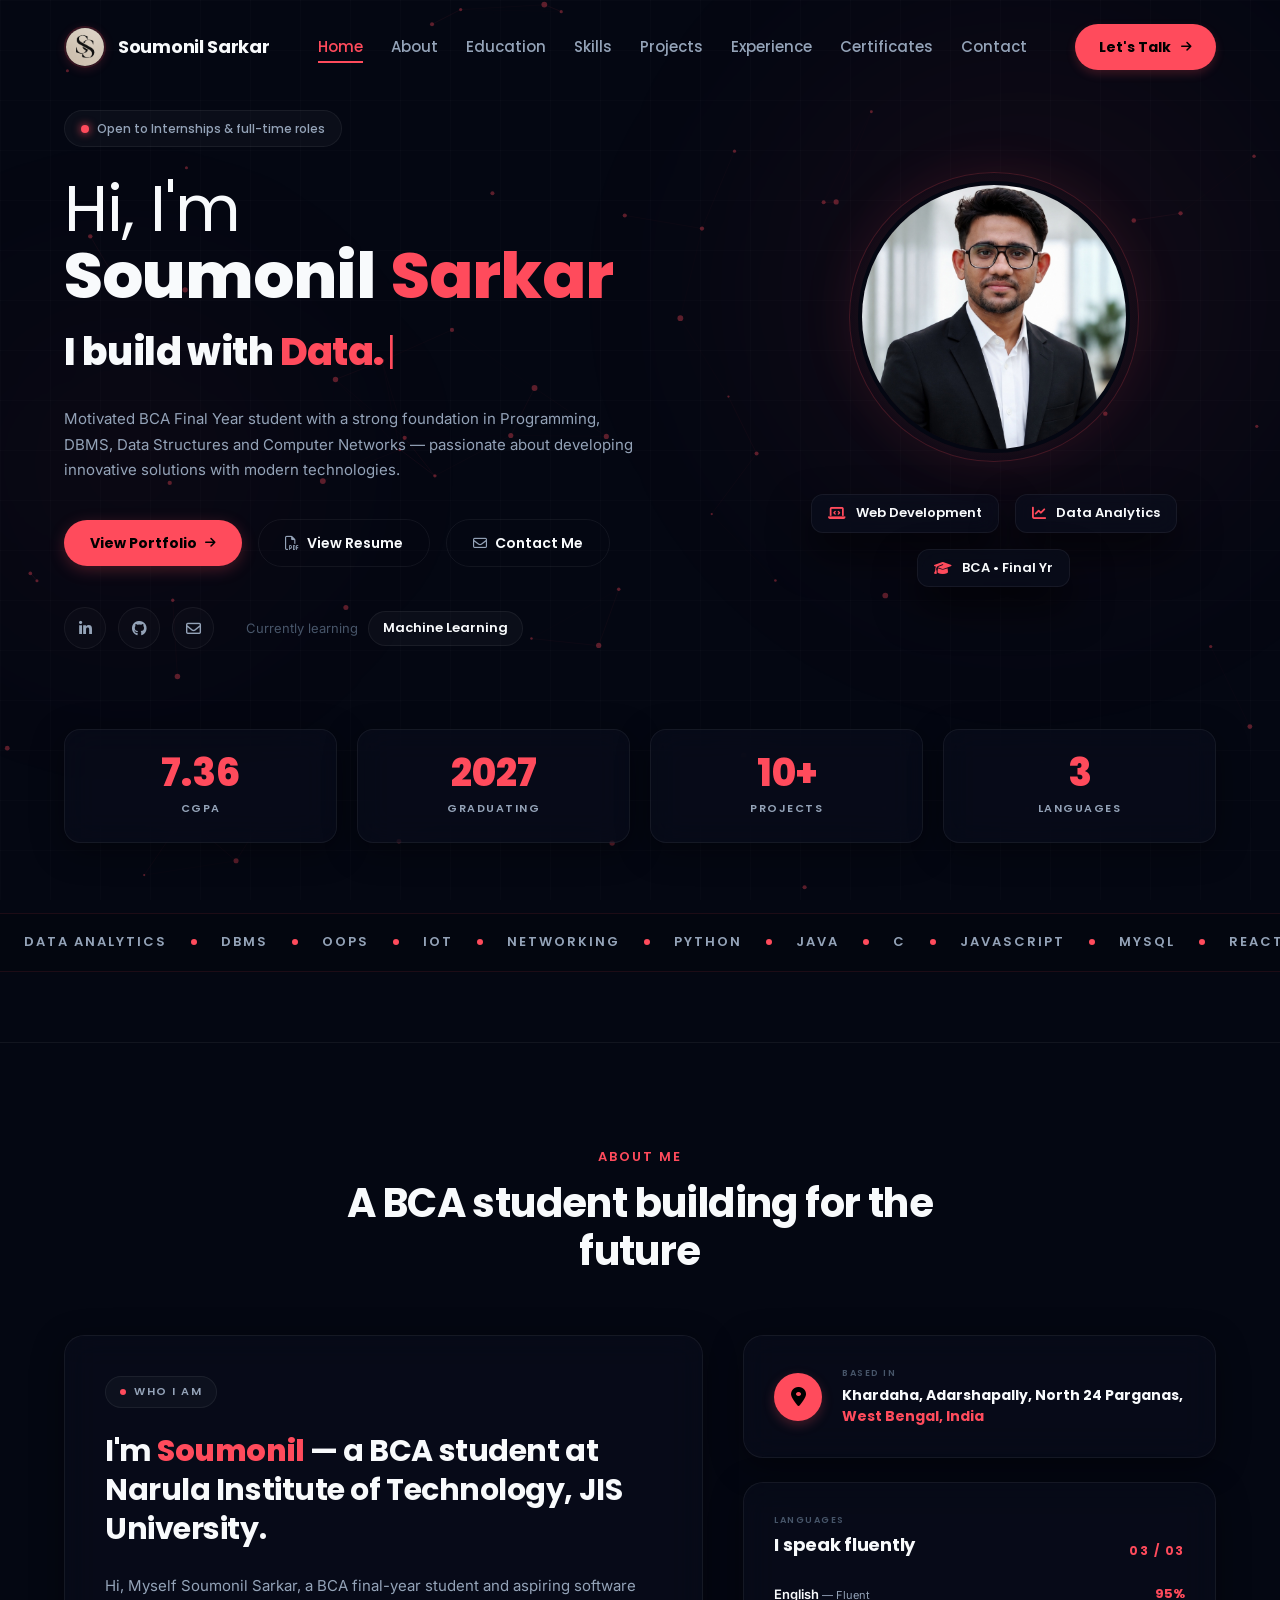
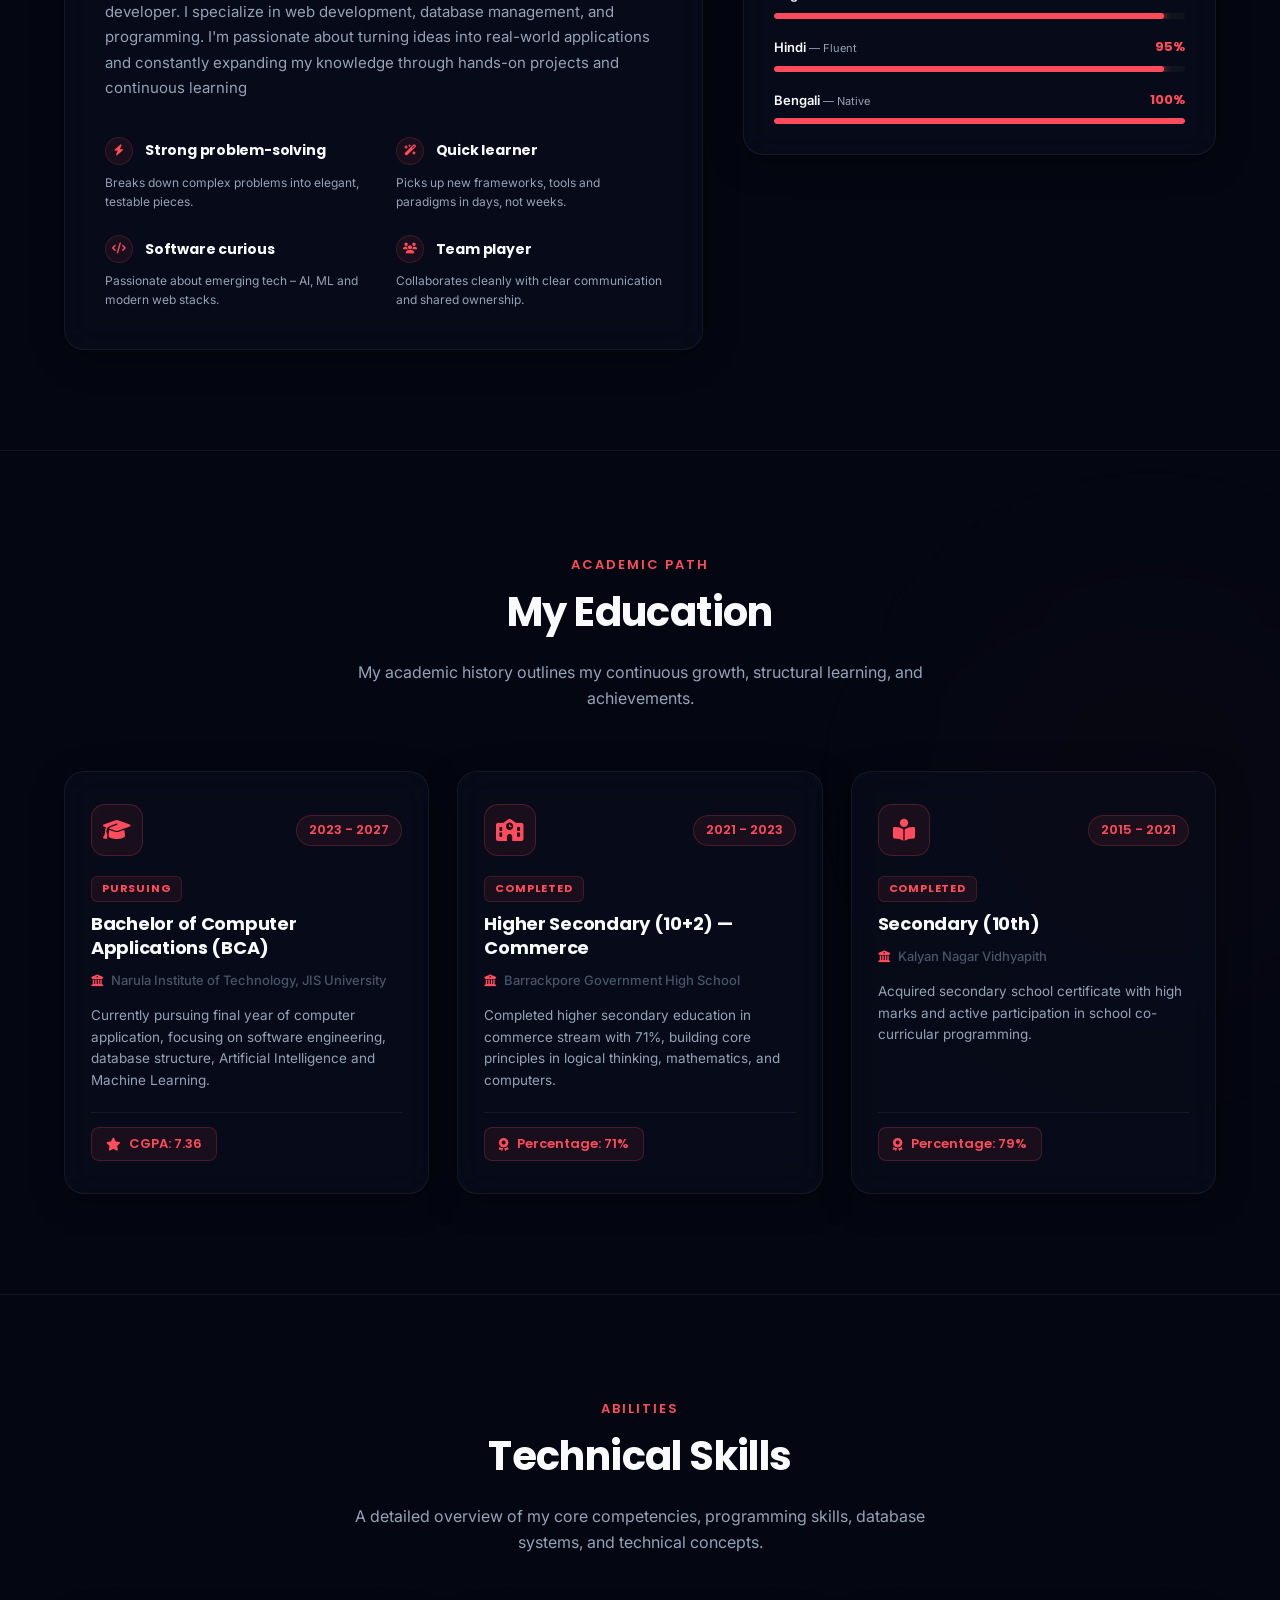
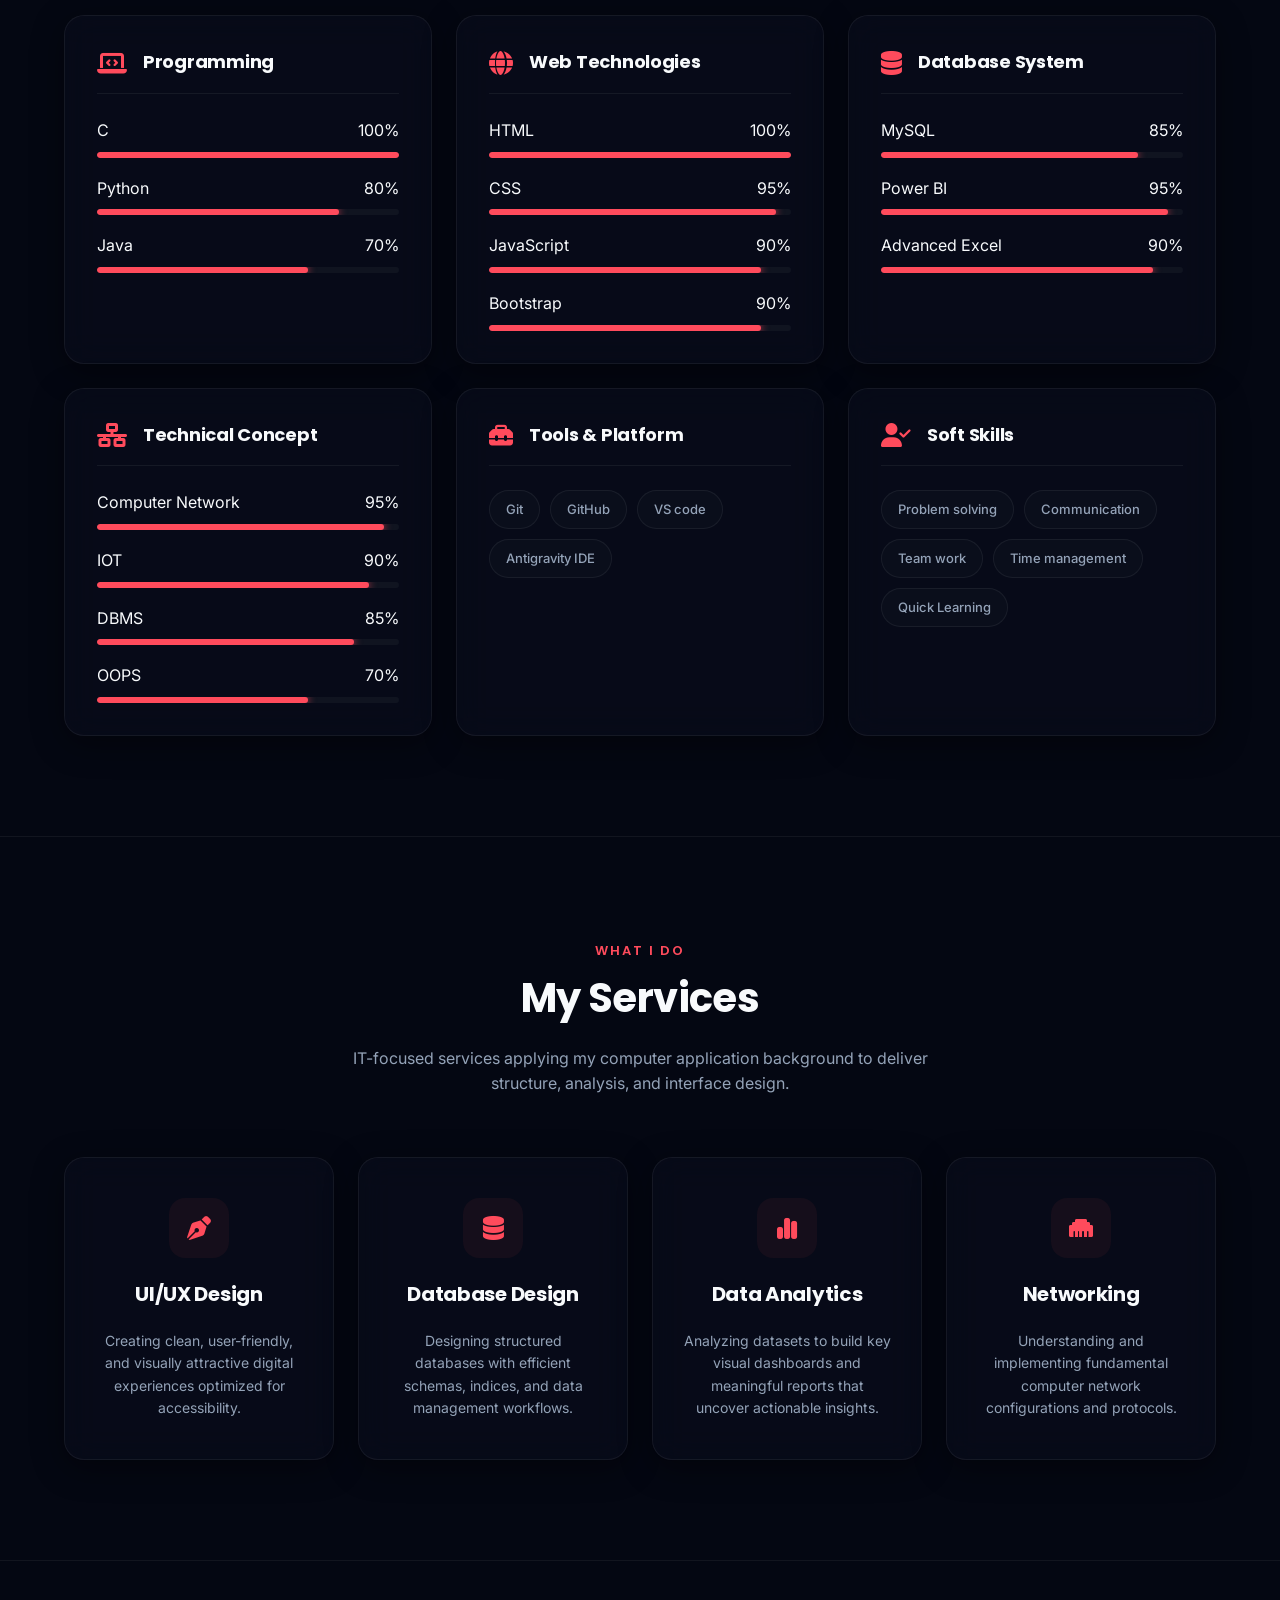
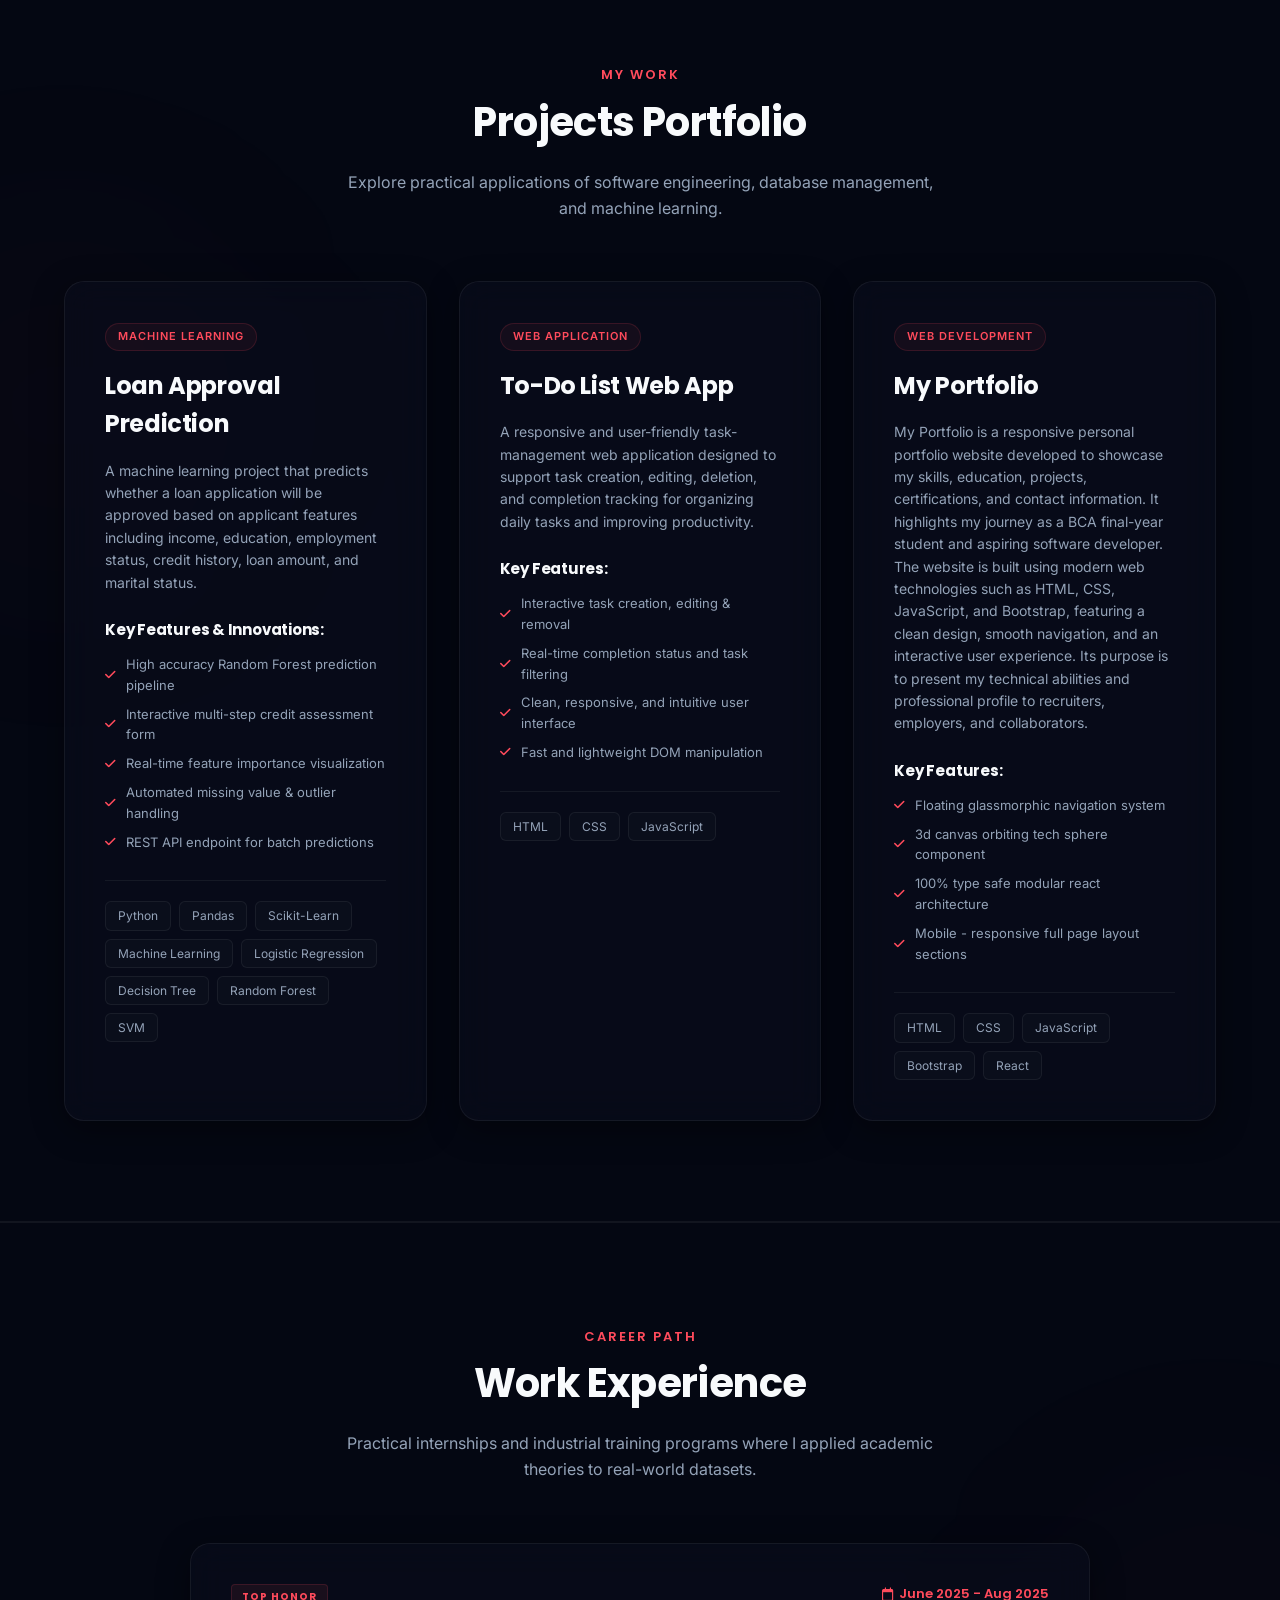
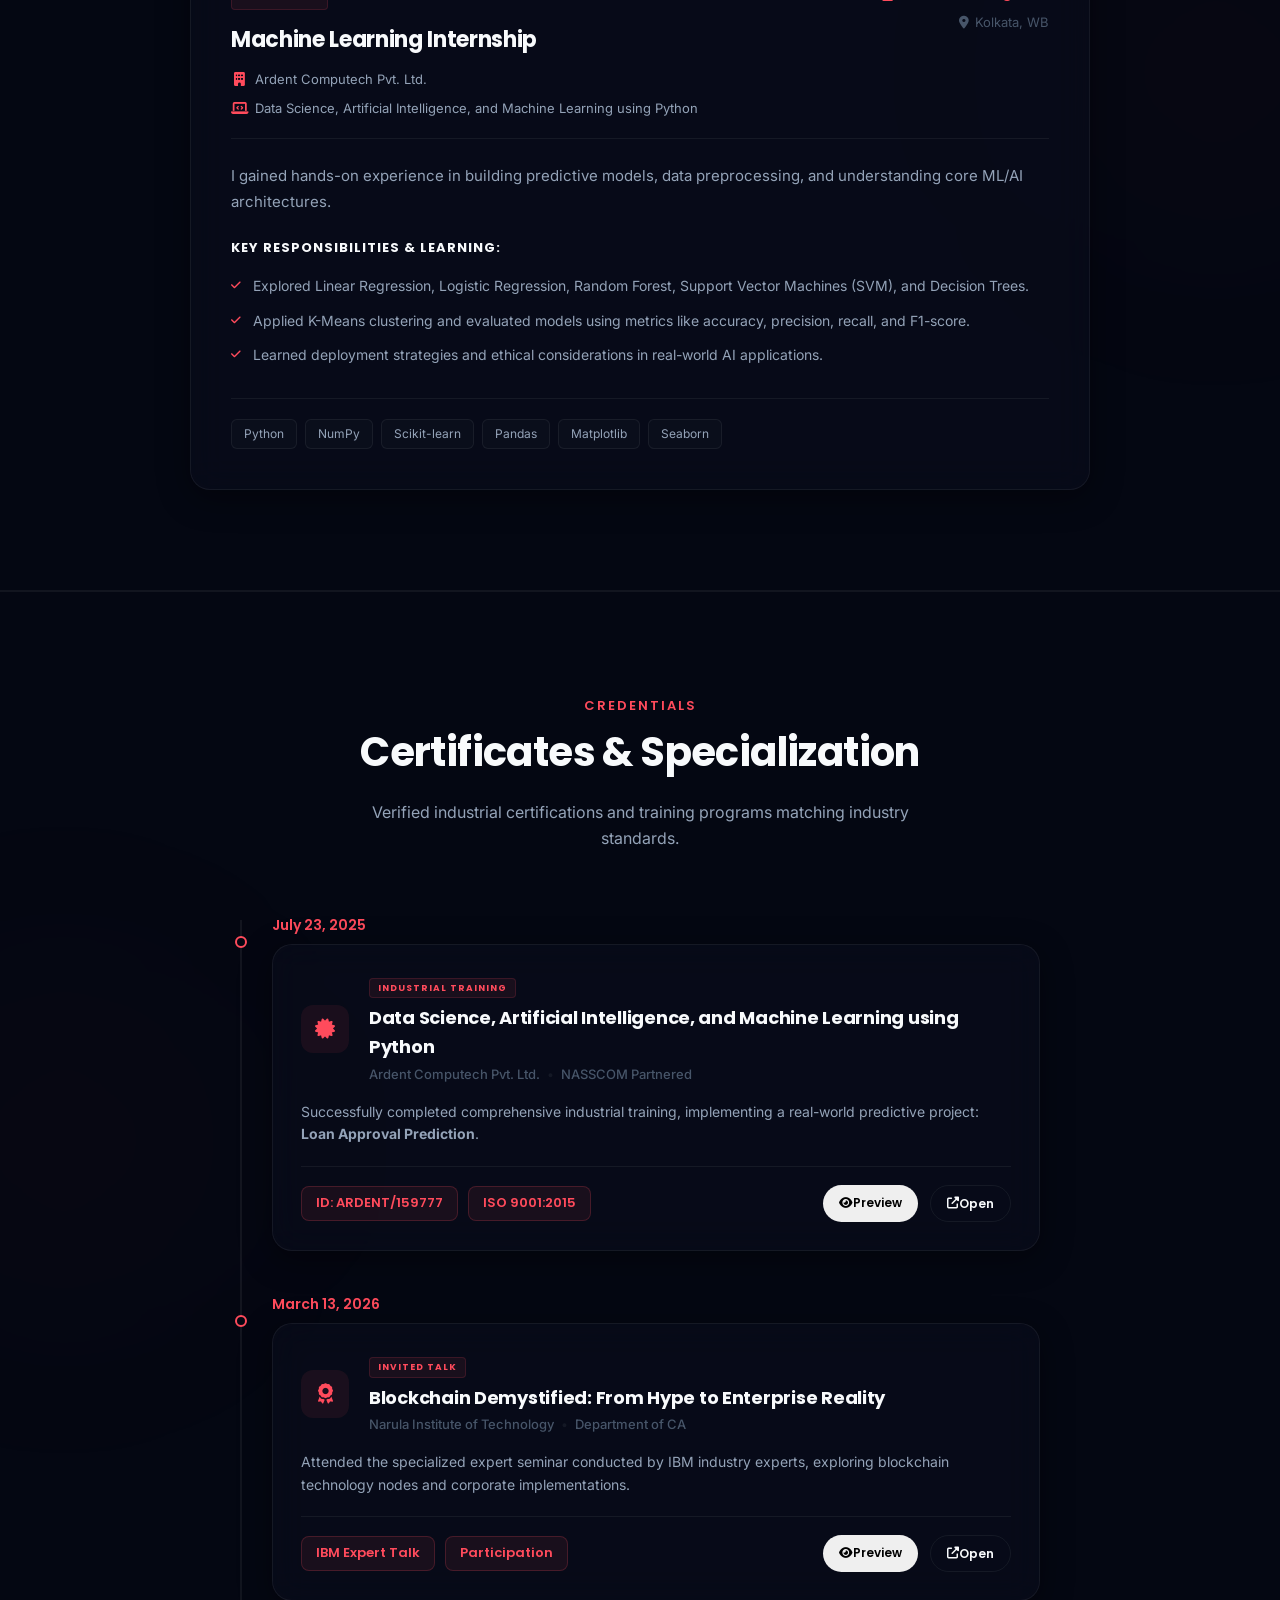
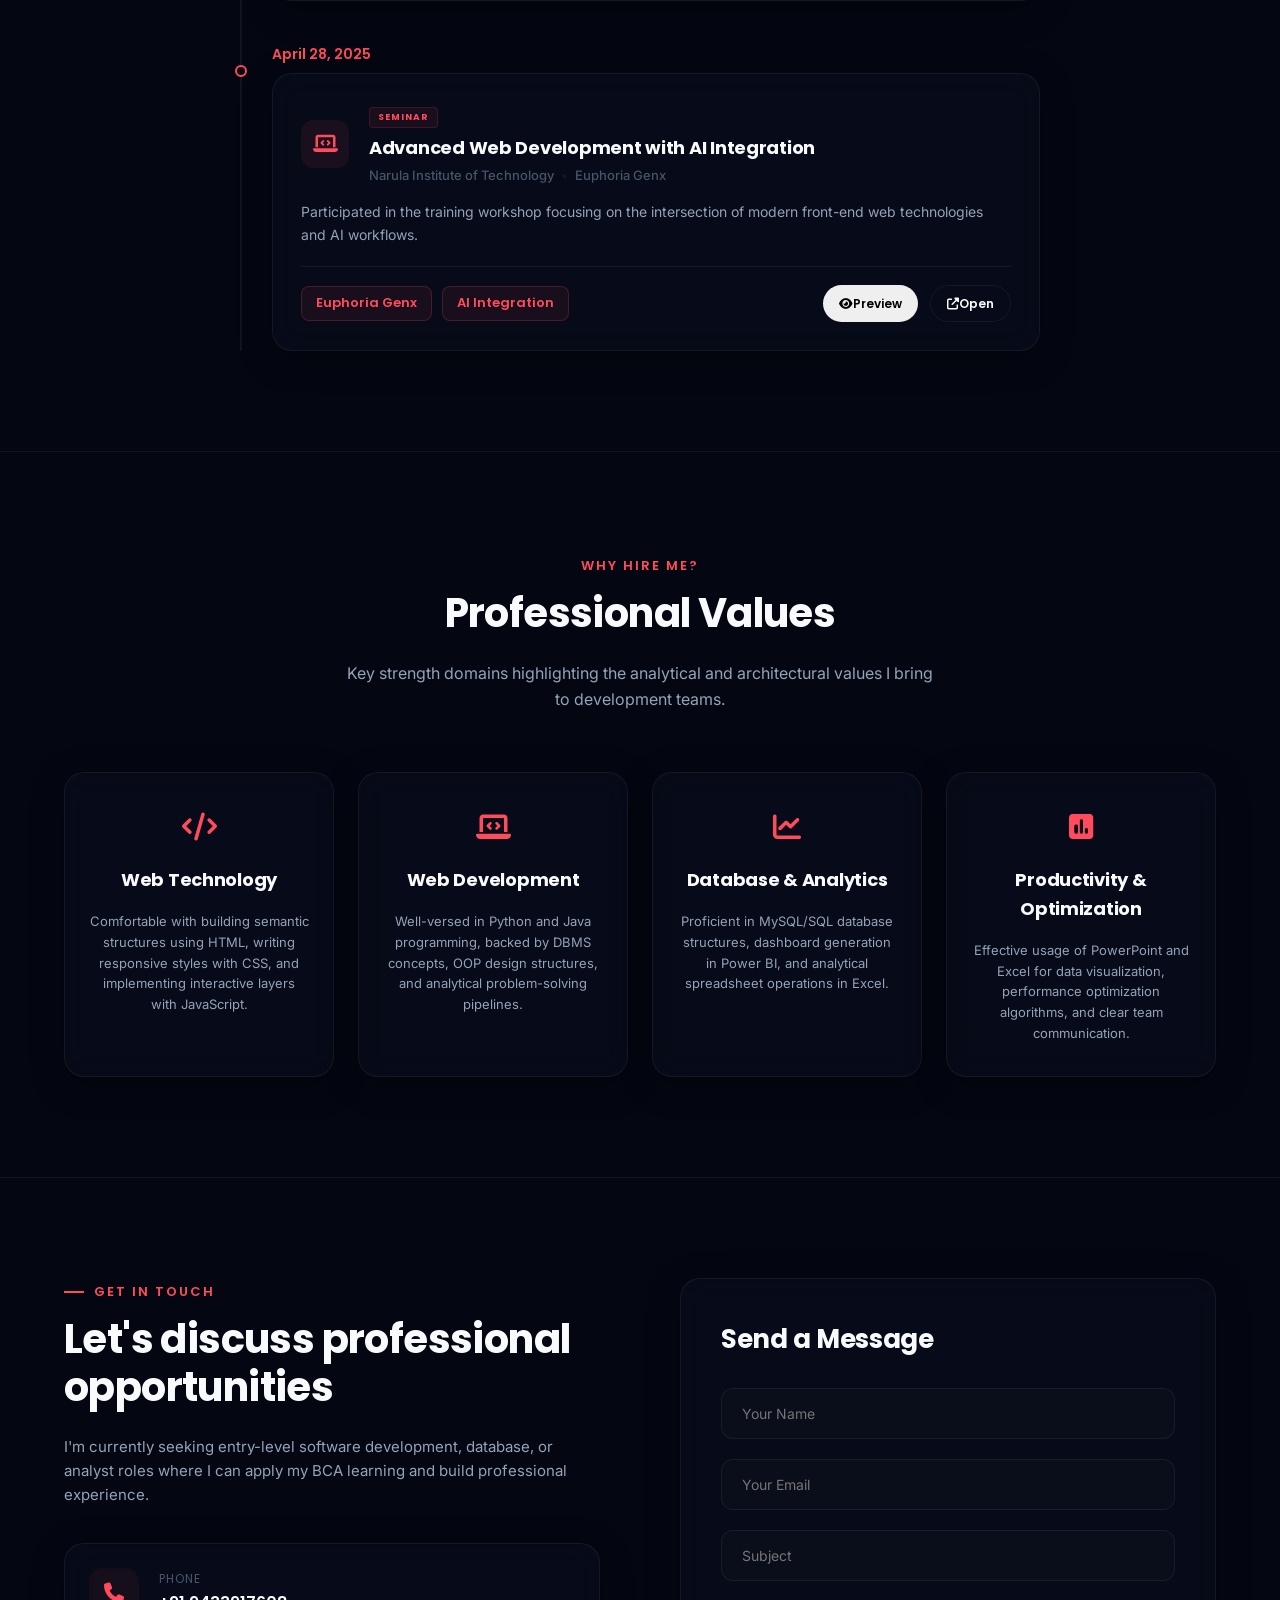
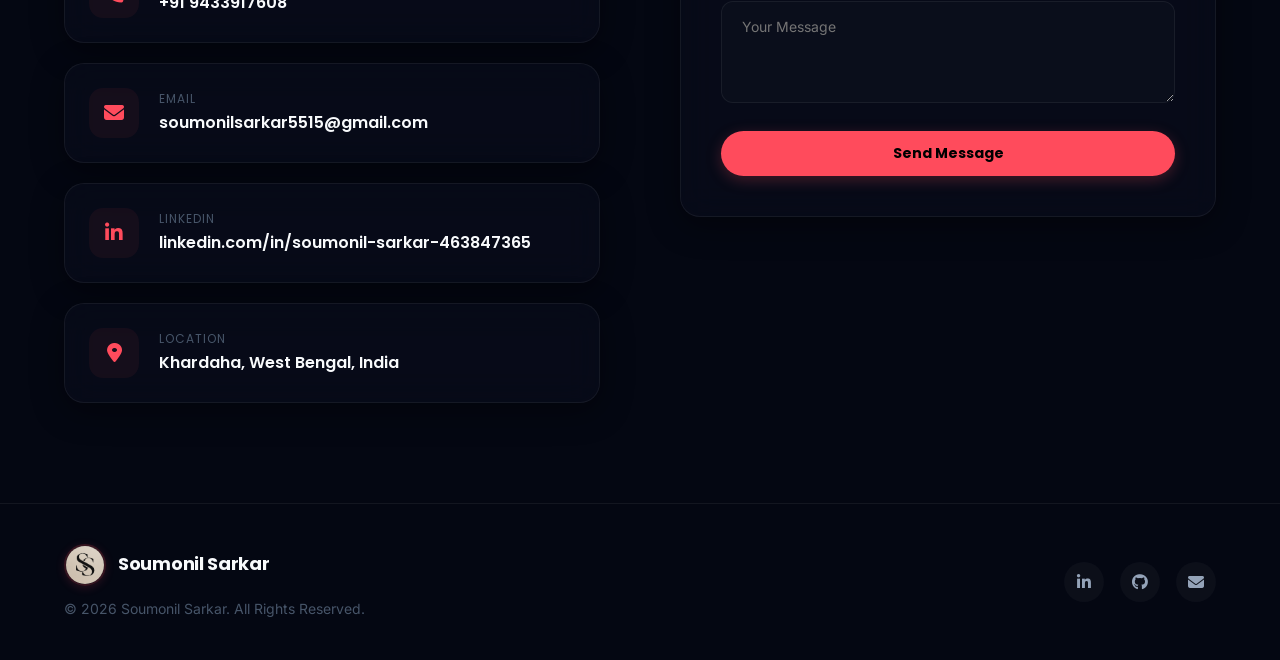
==== commit 57fed453: "Update website and preloader logo with new SS monogram" ====
--- a/index.html
+++ b/index.html
@@ -30,7 +30,7 @@
     <!-- Preloader Screen -->
     <div class="preloader" id="preloader">
         <div class="preloader-content">
-            <img src="logo.jpg" alt="Logo" class="preloader-logo">
+            <img src="logo.png" alt="Logo" class="preloader-logo">
             <h1 class="preloader-title">Welcome</h1>
             <div class="preloader-bar">
                 <div class="preloader-progress" id="preloader-progress"></div>
@@ -45,7 +45,7 @@
     <header class="main-header" id="header">
         <div class="container header-container">
             <a href="#" class="logo" id="nav-logo">
-                <img src="logo.jpg" alt="SS Logo" class="logo-img">
+                <img src="logo.png" alt="SS Logo" class="logo-img">
                 <span class="logo-text">Soumonil Sarkar</span>
             </a>
 
@@ -1108,7 +1108,7 @@
         <div class="container footer-container">
             <div class="footer-left">
                 <a href="#" class="logo">
-                    <img src="logo.jpg" alt="SS Logo" class="logo-img">
+                    <img src="logo.png" alt="SS Logo" class="logo-img">
                     <span class="logo-text">Soumonil Sarkar</span>
                 </a>
                 <p>&copy; 2026 Soumonil Sarkar. All Rights Reserved.</p>
--- a/index.css
+++ b/index.css
@@ -0,0 +1,2474 @@
+/* Core Reset & Variables */
+:root {
+    --bg-primary: #040712;
+    --bg-secondary: #080d1e;
+    --bg-card: rgba(10, 15, 30, 0.5);
+    --bg-card-hover: rgba(18, 25, 45, 0.65);
+    --accent-color: #ff4b5c;
+    /* Mockup Coral Red */
+    --accent-secondary: #e03848;
+    --accent-glow: rgba(255, 75, 92, 0.3);
+    --text-primary: #f8fafc;
+    --text-secondary: #94a3b8;
+    --text-muted: #475569;
+    --border-color: rgba(255, 255, 255, 0.06);
+    --border-hover: rgba(255, 75, 92, 0.25);
+    --font-primary: 'Poppins', sans-serif;
+    --font-secondary: 'Inter', sans-serif;
+    --transition: all 0.4s cubic-bezier(0.16, 1, 0.3, 1);
+    --shadow-premium: 0 20px 40px rgba(0, 0, 0, 0.6);
+    --shadow-glow: 0 0 25px rgba(255, 75, 92, 0.12);
+}
+
+* {
+    margin: 0;
+    padding: 0;
+    box-sizing: border-box;
+    scroll-behavior: smooth;
+}
+
+body {
+    background-color: var(--bg-primary);
+    color: var(--text-primary);
+    font-family: var(--font-secondary);
+    line-height: 1.6;
+    overflow-x: hidden;
+}
+
+/* Background Grid Overlay */
+body::before {
+    content: '';
+    position: fixed;
+    top: 0;
+    left: 0;
+    width: 100vw;
+    height: 100vh;
+    background-size: 50px 50px;
+    background-image:
+        linear-gradient(to right, rgba(255, 255, 255, 0.015) 1px, transparent 1px),
+        linear-gradient(to bottom, rgba(255, 255, 255, 0.015) 1px, transparent 1px);
+    z-index: 2;
+    pointer-events: none;
+}
+
+/* Background Glowing Orbs */
+body::after {
+    content: '';
+    position: fixed;
+    top: -10%;
+    right: -10%;
+    width: 60vw;
+    height: 60vw;
+    background: radial-gradient(circle, rgba(255, 75, 92, 0.08) 0%, transparent 70%);
+    z-index: 2;
+    pointer-events: none;
+    filter: blur(80px);
+}
+
+h1,
+h2,
+h3,
+h4,
+h5,
+h6 {
+    font-family: var(--font-primary);
+    font-weight: 700;
+    letter-spacing: -0.015em;
+}
+
+a {
+    text-decoration: none;
+    color: inherit;
+    transition: var(--transition);
+}
+
+img {
+    max-width: 100%;
+    height: auto;
+    display: block;
+}
+
+ul {
+    list-style: none;
+}
+
+.container {
+    width: 100%;
+    max-width: 1200px;
+    margin: 0 auto;
+    padding: 0 24px;
+    position: relative;
+    z-index: 5;
+}
+
+/* Custom Scrollbar */
+::-webkit-scrollbar {
+    width: 8px;
+}
+
+::-webkit-scrollbar-track {
+    background: var(--bg-primary);
+}
+
+::-webkit-scrollbar-thumb {
+    background: blue;
+    border-radius: 4px;
+}
+
+::-webkit-scrollbar-thumb:hover {
+    background: var(--accent-color);
+}
+
+/* Background Canvas */
+#bg-canvas {
+    position: fixed;
+    top: 0;
+    left: 0;
+    width: 100vw;
+    height: 100vh;
+    z-index: 1;
+    pointer-events: none;
+}
+
+/* Glassmorphism System Cards */
+.glass-card {
+    background: var(--bg-card);
+    backdrop-filter: blur(16px);
+    -webkit-backdrop-filter: blur(16px);
+    border: 1px solid var(--border-color);
+    border-radius: 20px;
+    box-shadow: 0 8px 32px 0 rgba(0, 0, 0, 0.4);
+    transition: var(--transition);
+}
+
+.glass-card:hover {
+    background: var(--bg-card-hover);
+    border-color: var(--border-hover);
+    transform: translateY(-5px);
+    box-shadow: var(--shadow-premium), var(--shadow-glow);
+}
+
+/* Buttons System */
+.btn {
+    display: inline-flex;
+    align-items: center;
+    justify-content: center;
+    padding: 12px 26px;
+    border-radius: 30px;
+    font-family: var(--font-primary);
+    font-weight: 600;
+    font-size: 14px;
+    cursor: pointer;
+    transition: var(--transition);
+    border: none;
+}
+
+.btn-primary {
+    background-color: var(--accent-color);
+    color: #000000;
+    box-shadow: 0 4px 15px rgba(255, 75, 92, 0.25);
+    font-weight: 700;
+}
+
+.btn-primary:hover {
+    background-color: var(--accent-secondary);
+    transform: translateY(-3px);
+    box-shadow: 0 8px 25px rgba(255, 75, 92, 0.45);
+}
+
+.btn-primary .arrow-icon {
+    margin-left: 8px;
+    font-size: 12px;
+    transition: var(--transition);
+}
+
+.btn-primary:hover .arrow-icon {
+    transform: translateX(4px);
+}
+
+.btn-outline {
+    background-color: transparent;
+    border: 1.5px solid var(--border-color);
+    color: var(--text-primary);
+}
+
+.btn-outline:hover {
+    border-color: var(--accent-color);
+    background-color: rgba(255, 75, 92, 0.05);
+    color: var(--text-primary);
+    transform: translateY(-3px);
+    box-shadow: 0 8px 20px rgba(255, 75, 92, 0.08);
+}
+
+.btn-outline .btn-icon {
+    margin-right: 8px;
+    font-size: 14px;
+    color: var(--text-secondary);
+}
+
+.btn-outline:hover .btn-icon {
+    color: var(--accent-color);
+}
+
+.btn-block {
+    width: 100%;
+}
+
+/* Header & Nav */
+.main-header {
+    position: fixed;
+    top: 0;
+    left: 0;
+    width: 100%;
+    z-index: 1000;
+    padding: 24px 0;
+    transition: var(--transition);
+    background: transparent;
+}
+
+.main-header.scrolled {
+    padding: 16px 0;
+    background: rgba(4, 7, 18, 0.85);
+    backdrop-filter: blur(20px);
+    -webkit-backdrop-filter: blur(20px);
+    border-bottom: 1px solid var(--border-color);
+}
+
+.header-container {
+    display: flex;
+    align-items: center;
+    justify-content: space-between;
+}
+
+.logo {
+    display: flex;
+    align-items: center;
+    gap: 12px;
+}
+
+.logo-img {
+    height: 42px;
+    width: 42px;
+    object-fit: cover;
+    border-radius: 50%;
+    border: 2px solid rgba(255, 75, 92, 0.2);
+    box-shadow: 0 2px 10px rgba(255, 75, 92, 0.15);
+    transition: transform var(--transition);
+}
+
+.logo-img:hover {
+    transform: scale(1.08);
+}
+
+.logo-text {
+    font-family: var(--font-primary);
+    font-weight: 700;
+    font-size: 18px;
+    letter-spacing: -0.3px;
+    color: var(--text-primary);
+    transition: color var(--transition);
+}
+
+.logo:hover .logo-text {
+    color: var(--accent-color);
+}
+
+.nav-menu ul {
+    display: flex;
+    align-items: center;
+    gap: 28px;
+}
+
+.nav-link {
+    font-family: var(--font-primary);
+    font-weight: 500;
+    font-size: 15px;
+    color: var(--text-secondary);
+    position: relative;
+    padding: 6px 0;
+}
+
+.nav-link:hover,
+.nav-link.active {
+    color: var(--accent-color);
+}
+
+.nav-link::after {
+    content: '';
+    position: absolute;
+    bottom: 0;
+    left: 0;
+    width: 0;
+    height: 2px;
+    background-color: var(--accent-color);
+    transition: var(--transition);
+}
+
+.nav-link:hover::after,
+.nav-link.active::after {
+    width: 100%;
+}
+
+.btn-talk {
+    display: inline-flex;
+    align-items: center;
+    gap: 10px;
+    padding: 12px 24px;
+    border-radius: 25px;
+    background: var(--accent-color);
+    color: #000000;
+    font-family: var(--font-primary);
+    font-weight: 700;
+    font-size: 14px;
+    box-shadow: 0 4px 10px rgba(255, 75, 92, 0.2);
+}
+
+.btn-talk:hover {
+    background-color: var(--accent-secondary);
+    transform: translateY(-2px);
+    box-shadow: 0 8px 18px rgba(255, 75, 92, 0.35);
+}
+
+.btn-talk i {
+    font-size: 12px;
+    transition: var(--transition);
+}
+
+.btn-talk:hover i {
+    transform: translateX(4px);
+}
+
+.mobile-menu-toggle {
+    display: none;
+    background: transparent;
+    border: none;
+    color: var(--text-primary);
+    font-size: 24px;
+    cursor: pointer;
+}
+
+/* Mobile Nav Drawer */
+.mobile-nav {
+    position: fixed;
+    top: 0;
+    right: -300px;
+    width: 300px;
+    height: 100vh;
+    background: var(--bg-secondary);
+    border-left: 1px solid var(--border-color);
+    z-index: 2000;
+    padding: 80px 40px;
+    display: flex;
+    flex-direction: column;
+    gap: 40px;
+    transition: var(--transition);
+}
+
+.mobile-nav.active {
+    right: 0;
+}
+
+.mobile-nav-close {
+    position: absolute;
+    top: 24px;
+    right: 24px;
+    background: transparent;
+    border: none;
+    color: var(--text-primary);
+    font-size: 36px;
+    cursor: pointer;
+}
+
+.mobile-nav ul {
+    display: flex;
+    flex-direction: column;
+    gap: 24px;
+}
+
+.mobile-link {
+    font-family: var(--font-primary);
+    font-size: 18px;
+    font-weight: 600;
+    color: var(--text-secondary);
+}
+
+.mobile-link:hover {
+    color: var(--accent-color);
+    padding-left: 8px;
+}
+
+/* Section Header Styles */
+section {
+    position: relative;
+    padding: 100px 0;
+    z-index: 5;
+}
+
+.section-subtitle {
+    display: inline-block;
+    color: var(--accent-color);
+    font-family: var(--font-primary);
+    font-weight: 600;
+    font-size: 13px;
+    text-transform: uppercase;
+    letter-spacing: 2px;
+    margin-bottom: 12px;
+    position: relative;
+    padding-left: 30px;
+}
+
+.section-subtitle::before {
+    content: '';
+    position: absolute;
+    left: 0;
+    top: 50%;
+    transform: translateY(-50%);
+    width: 20px;
+    height: 2px;
+    background-color: var(--accent-color);
+}
+
+.section-title {
+    font-size: 40px;
+    line-height: 1.2;
+    margin-bottom: 24px;
+    color: var(--text-primary);
+}
+
+.section-header-center {
+    text-align: center;
+    margin-bottom: 60px;
+    max-width: 600px;
+    margin-left: auto;
+    margin-right: auto;
+}
+
+.section-header-center .section-subtitle::before {
+    display: none;
+}
+
+.section-header-center .section-subtitle {
+    padding-left: 0;
+}
+
+.section-desc {
+    color: var(--text-secondary);
+    font-size: 16px;
+}
+
+/* Hero Section Overhaul */
+.hero-section {
+    padding-top: 110px;
+    padding-bottom: 70px;
+    min-height: 85vh;
+    display: flex;
+    flex-direction: column;
+    justify-content: center;
+    position: relative;
+}
+
+/* Radial Glow Behind Hero Content */
+.hero-section::before {
+    content: '';
+    position: absolute;
+    top: 20%;
+    left: -10%;
+    width: 40vw;
+    height: 40vw;
+    background: radial-gradient(circle, rgba(255, 75, 92, 0.05) 0%, transparent 70%);
+    z-index: 1;
+    pointer-events: none;
+    filter: blur(100px);
+}
+
+.hero-container {
+    display: grid;
+    grid-template-columns: 1.2fr 0.8fr;
+    gap: 40px;
+    align-items: center;
+    margin-bottom: 60px;
+}
+
+.hero-content {
+    display: flex;
+    flex-direction: column;
+    align-items: flex-start;
+}
+
+.hero-status-badge {
+    display: inline-flex;
+    align-items: center;
+    gap: 8px;
+    background: rgba(255, 255, 255, 0.03);
+    border: 1px solid var(--border-color);
+    padding: 8px 16px;
+    border-radius: 30px;
+    margin-bottom: 28px;
+}
+
+.status-dot {
+    width: 8px;
+    height: 8px;
+    background-color: var(--accent-color);
+    border-radius: 50%;
+    box-shadow: 0 0 8px var(--accent-color);
+    animation: pulse 1.8s infinite;
+}
+
+@keyframes pulse {
+    0% {
+        transform: scale(0.9);
+        opacity: 0.6;
+    }
+
+    50% {
+        transform: scale(1.2);
+        opacity: 1;
+    }
+
+    100% {
+        transform: scale(0.9);
+        opacity: 0.6;
+    }
+}
+
+.status-text {
+    font-family: var(--font-primary);
+    font-weight: 500;
+    font-size: 12px;
+    color: var(--text-secondary);
+}
+
+.hero-title {
+    font-size: 64px;
+    line-height: 1.05;
+    margin-bottom: 12px;
+    font-weight: 400;
+}
+
+.name-bold {
+    font-weight: 800;
+    color: var(--text-primary);
+}
+
+.name-red {
+    font-weight: 800;
+    color: var(--accent-color);
+}
+
+.hero-typewriter {
+    font-size: 38px;
+    font-weight: 800;
+    color: var(--text-primary);
+    margin-bottom: 24px;
+    font-family: var(--font-primary);
+}
+
+.typewriter-text {
+    color: var(--accent-color);
+}
+
+.typewriter-cursor {
+    color: var(--accent-color);
+    font-weight: 300;
+    margin-left: 2px;
+    animation: blinkCursor 0.8s infinite;
+}
+
+@keyframes blinkCursor {
+
+    0%,
+    100% {
+        opacity: 1;
+    }
+
+    50% {
+        opacity: 0;
+    }
+}
+
+.hero-desc {
+    font-size: 15px;
+    color: var(--text-secondary);
+    max-width: 580px;
+    margin-bottom: 36px;
+    line-height: 1.7;
+}
+
+.hero-actions {
+    display: flex;
+    align-items: center;
+    gap: 16px;
+    margin-bottom: 40px;
+    flex-wrap: wrap;
+}
+
+.hero-footer-status {
+    display: flex;
+    align-items: center;
+    gap: 32px;
+    flex-wrap: wrap;
+}
+
+.hero-social-icons {
+    display: flex;
+    gap: 12px;
+}
+
+.social-icon-btn {
+    width: 42px;
+    height: 42px;
+    border-radius: 50%;
+    border: 1px solid var(--border-color);
+    background: rgba(255, 255, 255, 0.02);
+    color: var(--text-secondary);
+    display: flex;
+    align-items: center;
+    justify-content: center;
+    font-size: 15px;
+    transition: var(--transition);
+}
+
+.social-icon-btn:hover {
+    border-color: var(--accent-color);
+    color: var(--accent-color);
+    transform: translateY(-2px);
+    box-shadow: var(--shadow-glow);
+}
+
+.learning-status {
+    display: flex;
+    align-items: center;
+    gap: 10px;
+}
+
+.learning-label {
+    font-size: 13px;
+    color: var(--text-muted);
+}
+
+.learning-bubble {
+    font-family: var(--font-primary);
+    font-weight: 600;
+    font-size: 13px;
+    background: rgba(255, 255, 255, 0.03);
+    border: 1px solid var(--border-color);
+    color: var(--text-primary);
+    padding: 6px 14px;
+    border-radius: 20px;
+}
+
+/* Orbit System on Hero Image */
+.orbit-system {
+    position: relative;
+    width: 290px;
+    height: 290px;
+    margin: 0 auto;
+    display: flex;
+    align-items: center;
+    justify-content: center;
+}
+
+.profile-circular-mask {
+    position: relative;
+    width: 290px;
+    height: 290px;
+    border-radius: 50%;
+    padding: 8px;
+    background: radial-gradient(circle, rgba(255, 75, 92, 0.25) 0%, rgba(4, 7, 18, 0.95) 90%);
+    border: 1px solid rgba(255, 75, 92, 0.2);
+    box-shadow: 0 0 50px rgba(255, 75, 92, 0.1);
+    overflow: hidden;
+    z-index: 5;
+}
+
+.hero-avatar {
+    width: 100%;
+    height: 100%;
+    border-radius: 50%;
+    object-fit: cover;
+    border: 4px solid var(--bg-primary);
+}
+
+/* Profile Tags Row below the circular portrait */
+.hero-tags-row {
+    display: flex;
+    justify-content: center;
+    align-items: center;
+    gap: 16px;
+    margin-top: 32px;
+    width: 100%;
+    flex-wrap: wrap;
+}
+
+.profile-badge {
+    display: inline-flex;
+    align-items: center;
+    gap: 10px;
+    background: rgba(10, 15, 30, 0.6);
+    backdrop-filter: blur(12px);
+    -webkit-backdrop-filter: blur(12px);
+    border: 1px solid var(--border-color);
+    padding: 8px 16px;
+    border-radius: 12px;
+    box-shadow: var(--shadow-premium);
+    transition: var(--transition);
+}
+
+.profile-badge:hover {
+    border-color: var(--accent-color);
+    box-shadow: var(--shadow-glow), var(--shadow-premium);
+    transform: translateY(-2px);
+}
+
+.profile-badge i {
+    color: var(--accent-color);
+    font-size: 14px;
+}
+
+.profile-badge span {
+    font-family: var(--font-primary);
+    font-size: 13px;
+    font-weight: 600;
+    color: var(--text-primary);
+}
+
+/* Stats Counter Row in Hero */
+.hero-stats-container {
+    margin-top: 20px;
+    margin-bottom: 50px;
+}
+
+.hero-stats-grid {
+    display: grid;
+    grid-template-columns: repeat(4, 1fr);
+    gap: 20px;
+}
+
+.hero-stat-card {
+    padding: 24px;
+    text-align: center;
+    display: flex;
+    flex-direction: column;
+    align-items: center;
+    gap: 8px;
+    border-radius: 16px;
+}
+
+.hero-stat-card .stat-val {
+    font-family: var(--font-primary);
+    font-size: 38px;
+    font-weight: 800;
+    color: var(--accent-color);
+    line-height: 1;
+}
+
+.hero-stat-card .stat-lbl {
+    font-family: var(--font-primary);
+    font-size: 11px;
+    color: var(--text-secondary);
+    font-weight: 600;
+    letter-spacing: 1.5px;
+}
+
+/* Infinite Ticker Ribbon */
+.ticker-banner {
+    width: 100vw;
+    position: relative;
+    left: 50%;
+    right: 50%;
+    margin-left: -50vw;
+    margin-right: -50vw;
+    background: #03060f;
+    border-top: 1px solid rgba(255, 75, 92, 0.1);
+    border-bottom: 1px solid rgba(255, 75, 92, 0.1);
+    overflow: hidden;
+    margin-top: 20px;
+}
+
+.ticker-track {
+    display: flex;
+    width: max-content;
+    animation: scrollMarquee 25s linear infinite;
+}
+
+@keyframes scrollMarquee {
+    0% {
+        transform: translateX(0);
+    }
+
+    100% {
+        transform: translateX(-50%);
+    }
+}
+
+.ticker-content {
+    display: flex;
+    align-items: center;
+    gap: 24px;
+    padding: 18px 24px;
+    white-space: nowrap;
+}
+
+.ticker-content span {
+    font-family: var(--font-primary);
+    font-weight: 600;
+    font-size: 13px;
+    letter-spacing: 2px;
+    color: var(--text-secondary);
+}
+
+.ticker-content .bullet {
+    width: 6px;
+    height: 6px;
+    background-color: var(--accent-color);
+    border-radius: 50%;
+    display: inline-block;
+}
+
+/* About Section CSS Adjustments */
+.about-section {
+    background-color: transparent;
+    border-top: 1px solid var(--border-color);
+    border-bottom: 1px solid var(--border-color);
+}
+
+.about-container {
+    display: grid;
+    grid-template-columns: 1.15fr 0.85fr;
+    gap: 40px;
+    align-items: flex-start;
+}
+
+/* Left Bio Card */
+.about-card-left {
+    padding: 40px;
+    display: flex;
+    flex-direction: column;
+    align-items: flex-start;
+    gap: 24px;
+}
+
+.about-badge {
+    display: inline-flex;
+    align-items: center;
+    gap: 8px;
+    background: rgba(255, 255, 255, 0.03);
+    border: 1px solid var(--border-color);
+    padding: 6px 14px;
+    border-radius: 20px;
+}
+
+.about-badge-dot {
+    width: 6px;
+    height: 6px;
+    background-color: var(--accent-color);
+    border-radius: 50%;
+}
+
+.about-badge-text {
+    font-family: var(--font-primary);
+    font-size: 11px;
+    color: var(--text-secondary);
+    font-weight: 600;
+    letter-spacing: 1.5px;
+}
+
+.about-heading-large {
+    font-size: 30px;
+    line-height: 1.3;
+    font-weight: 700;
+    color: var(--text-primary);
+}
+
+.about-heading-large .name-red {
+    color: var(--accent-color);
+}
+
+.about-desc-para {
+    color: var(--text-secondary);
+    font-size: 15px;
+    line-height: 1.7;
+}
+
+.about-highlights-grid {
+    display: grid;
+    grid-template-columns: repeat(2, 1fr);
+    gap: 24px;
+    width: 100%;
+    margin-top: 12px;
+}
+
+.about-highlight-card {
+    display: flex;
+    flex-direction: column;
+    gap: 8px;
+}
+
+.highlight-header {
+    display: flex;
+    align-items: center;
+    gap: 12px;
+}
+
+.highlight-circle-icon {
+    width: 28px;
+    height: 28px;
+    border-radius: 50%;
+    background: rgba(255, 75, 92, 0.08);
+    color: var(--accent-color);
+    display: flex;
+    align-items: center;
+    justify-content: center;
+    font-size: 11px;
+    border: 1px solid rgba(255, 75, 92, 0.15);
+}
+
+.about-highlight-card h4 {
+    font-family: var(--font-primary);
+    font-weight: 700;
+    font-size: 14px;
+    color: var(--text-primary);
+}
+
+.about-highlight-card p {
+    font-size: 12px;
+    color: var(--text-secondary);
+    line-height: 1.6;
+}
+
+/* Right Stack Location & Languages */
+.about-card-right-stack {
+    display: flex;
+    flex-direction: column;
+    gap: 24px;
+    width: 100%;
+}
+
+.about-location-card {
+    padding: 30px;
+    display: flex;
+    align-items: center;
+    gap: 20px;
+}
+
+.location-circle-icon {
+    width: 48px;
+    height: 48px;
+    border-radius: 50%;
+    background: var(--accent-color);
+    color: #000000;
+    display: flex;
+    align-items: center;
+    justify-content: center;
+    font-size: 20px;
+    box-shadow: 0 4px 12px rgba(255, 75, 92, 0.25);
+    flex-shrink: 0;
+}
+
+.location-details {
+    display: flex;
+    flex-direction: column;
+    gap: 4px;
+}
+
+.location-lbl {
+    font-family: var(--font-primary);
+    font-size: 9px;
+    color: var(--text-muted);
+    font-weight: 600;
+    letter-spacing: 1.5px;
+}
+
+.location-val {
+    font-family: var(--font-primary);
+    font-size: 14px;
+    font-weight: 700;
+    color: var(--text-primary);
+    line-height: 1.5;
+}
+
+.location-val .highlight-red {
+    color: var(--accent-color);
+}
+
+.about-languages-card {
+    padding: 30px;
+    display: flex;
+    flex-direction: column;
+    gap: 24px;
+}
+
+.lang-card-header {
+    display: flex;
+    justify-content: space-between;
+    align-items: flex-end;
+}
+
+.lang-card-title {
+    display: flex;
+    flex-direction: column;
+    gap: 4px;
+}
+
+.lang-lbl {
+    font-family: var(--font-primary);
+    font-size: 9px;
+    color: var(--text-muted);
+    font-weight: 600;
+    letter-spacing: 1.5px;
+}
+
+.lang-card-title h3 {
+    font-size: 18px;
+    color: var(--text-primary);
+}
+
+.lang-count {
+    font-family: var(--font-primary);
+    font-size: 12px;
+    color: var(--accent-color);
+    font-weight: 700;
+    letter-spacing: 1.5px;
+}
+
+.lang-progress-list {
+    display: flex;
+    flex-direction: column;
+    gap: 18px;
+}
+
+.lang-progress-item {
+    display: flex;
+    flex-direction: column;
+    gap: 8px;
+}
+
+.lang-progress-info {
+    display: flex;
+    justify-content: space-between;
+    align-items: center;
+}
+
+.lang-progress-name {
+    font-size: 13px;
+    font-weight: 600;
+    color: var(--text-primary);
+}
+
+.lang-progress-name .lang-level {
+    color: var(--text-secondary);
+    font-weight: 400;
+    font-size: 11px;
+}
+
+.lang-progress-percentage {
+    font-family: var(--font-primary);
+    font-size: 13px;
+    font-weight: 700;
+    color: var(--accent-color);
+}
+
+.lang-progress-track {
+    width: 100%;
+    height: 6px;
+    background: rgba(255, 255, 255, 0.04);
+    border-radius: 4px;
+    overflow: hidden;
+}
+
+.lang-progress-fill {
+    height: 100%;
+    background: var(--accent-color);
+    border-radius: 4px;
+    box-shadow: 0 0 8px var(--accent-color);
+}
+
+.education-section::before {
+    content: '';
+    position: absolute;
+    top: 10%;
+    right: -10%;
+    width: 40vw;
+    height: 40vw;
+    background: radial-gradient(circle, rgba(255, 75, 92, 0.04) 0%, transparent 70%);
+    z-index: 1;
+    pointer-events: none;
+    filter: blur(120px);
+}
+
+/* Education Grid & Box Cards */
+.education-grid {
+    display: grid;
+    grid-template-columns: repeat(3, 1fr);
+    gap: 28px;
+    margin-top: 10px;
+}
+
+.education-card {
+    padding: 32px 26px;
+    display: flex;
+    flex-direction: column;
+    justify-content: space-between;
+    gap: 20px;
+    position: relative;
+    border-radius: 20px;
+    transition: var(--transition);
+}
+
+.education-card:hover {
+    transform: translateY(-8px);
+    border-color: var(--accent-color);
+    box-shadow: var(--shadow-glow), var(--shadow-premium);
+}
+
+.edu-card-top {
+    display: flex;
+    align-items: center;
+    justify-content: space-between;
+    gap: 12px;
+}
+
+.edu-card-icon {
+    width: 52px;
+    height: 52px;
+    border-radius: 14px;
+    background: rgba(255, 75, 92, 0.08);
+    border: 1px solid rgba(255, 75, 92, 0.22);
+    color: var(--accent-color);
+    display: flex;
+    align-items: center;
+    justify-content: center;
+    font-size: 22px;
+    transition: var(--transition);
+}
+
+.education-card:hover .edu-card-icon {
+    background: var(--accent-color);
+    color: #ffffff;
+    transform: scale(1.06);
+    box-shadow: 0 0 16px rgba(255, 75, 92, 0.4);
+}
+
+.edu-status-badge {
+    font-family: var(--font-primary);
+    font-weight: 600;
+    font-size: 13px;
+    color: var(--accent-color);
+    background: rgba(255, 75, 92, 0.08);
+    border: 1px solid rgba(255, 75, 92, 0.2);
+    padding: 4px 12px;
+    border-radius: 20px;
+}
+
+.edu-card-body {
+    display: flex;
+    flex-direction: column;
+    gap: 10px;
+    flex-grow: 1;
+}
+
+.edu-tag-pill {
+    display: inline-block;
+    align-self: flex-start;
+    padding: 3px 10px;
+    border-radius: 6px;
+    background: rgba(255, 75, 92, 0.08);
+    border: 1px solid rgba(255, 75, 92, 0.18);
+    color: var(--accent-color);
+    font-family: var(--font-primary);
+    font-size: 11px;
+    font-weight: 700;
+    text-transform: uppercase;
+    letter-spacing: 0.8px;
+}
+
+.edu-degree {
+    font-size: 18px;
+    font-weight: 700;
+    color: var(--text-primary);
+    line-height: 1.35;
+}
+
+.edu-inst {
+    font-size: 13px;
+    color: var(--text-muted);
+    font-weight: 500;
+    display: flex;
+    align-items: center;
+    gap: 8px;
+}
+
+.edu-inst i {
+    color: var(--accent-color);
+    font-size: 12px;
+}
+
+.edu-details {
+    color: var(--text-secondary);
+    font-size: 13.5px;
+    line-height: 1.6;
+    margin-top: 4px;
+}
+
+.edu-card-footer {
+    display: flex;
+    align-items: center;
+    justify-content: flex-start;
+    padding-top: 14px;
+    border-top: 1px solid rgba(255, 255, 255, 0.06);
+}
+
+.score-badge {
+    display: inline-flex;
+    align-items: center;
+    gap: 8px;
+    padding: 6px 14px;
+    border-radius: 8px;
+    background: rgba(255, 75, 92, 0.08);
+    border: 1px solid rgba(255, 75, 92, 0.2);
+    color: var(--accent-color);
+    font-family: var(--font-primary);
+    font-size: 13px;
+    font-weight: 600;
+}
+
+/* Skills Section */
+.skills-section {
+    background-color: transparent;
+    border-top: 1px solid var(--border-color);
+    border-bottom: 1px solid var(--border-color);
+}
+
+.skills-grid {
+    display: grid;
+    grid-template-columns: repeat(3, 1fr);
+    gap: 24px;
+}
+
+.skill-category {
+    padding: 32px;
+    height: 100%;
+}
+
+.skill-cat-header {
+    display: flex;
+    align-items: center;
+    gap: 16px;
+    margin-bottom: 24px;
+    border-bottom: 1px solid var(--border-color);
+    padding-bottom: 16px;
+}
+
+.skill-cat-header i {
+    font-size: 24px;
+    color: var(--accent-color);
+}
+
+.skill-cat-header h3 {
+    font-size: 18px;
+}
+
+.skill-progress-list {
+    display: flex;
+    flex-direction: column;
+    gap: 18px;
+    width: 100%;
+}
+
+.skill-progress-item {
+    display: flex;
+    flex-direction: column;
+    gap: 8px;
+}
+
+.skill-progress-info {
+    display: flex;
+    justify-content: space-between;
+    align-items: center;
+}
+
+.skill-progress-name {
+    font-size: 13px;
+    font-weight: 600;
+    color: var(--text-primary);
+}
+
+.skill-progress-percentage {
+    font-family: var(--font-primary);
+    font-size: 13px;
+    font-weight: 700;
+    color: var(--accent-color);
+}
+
+.skill-progress-track {
+    width: 100%;
+    height: 6px;
+    background: rgba(255, 255, 255, 0.04);
+    border-radius: 4px;
+    overflow: hidden;
+}
+
+.skill-progress-fill {
+    height: 100%;
+    background: var(--accent-color);
+    border-radius: 4px;
+    box-shadow: 0 0 8px var(--accent-color);
+    transition: var(--transition);
+}
+
+.skill-tags {
+    display: flex;
+    flex-wrap: wrap;
+    gap: 10px;
+    width: 100%;
+}
+
+.skill-tag {
+    background: rgba(255, 255, 255, 0.02);
+    border: 1px solid var(--border-color);
+    padding: 8px 16px;
+    border-radius: 20px;
+    font-size: 13px;
+    font-weight: 500;
+    color: var(--text-secondary);
+    transition: var(--transition);
+}
+
+.skill-category:hover .skill-tag {
+    border-color: rgba(255, 255, 255, 0.12);
+}
+
+.skill-tag:hover {
+    background: rgba(255, 75, 92, 0.06);
+    border-color: var(--accent-color);
+    color: var(--accent-color);
+    transform: translateY(-2px);
+    box-shadow: 0 4px 10px rgba(255, 75, 92, 0.08);
+}
+
+/* Services Section */
+.services-section .services-grid {
+    display: grid;
+    grid-template-columns: repeat(4, 1fr);
+    gap: 24px;
+}
+
+.services-section .service-card {
+    padding: 40px 30px;
+    text-align: center;
+    display: flex;
+    flex-direction: column;
+    align-items: center;
+    gap: 20px;
+}
+
+.services-section .service-icon-box {
+    width: 60px;
+    height: 60px;
+    border-radius: 16px;
+    background: rgba(255, 75, 92, 0.06);
+    color: var(--accent-color);
+    display: flex;
+    align-items: center;
+    justify-content: center;
+    font-size: 24px;
+    transition: var(--transition);
+}
+
+.services-section .service-card:hover .service-icon-box {
+    background: var(--accent-color);
+    color: #000000;
+    box-shadow: 0 4px 15px rgba(255, 75, 92, 0.3);
+}
+
+.services-section .service-card h3 {
+    font-size: 20px;
+}
+
+.services-section .service-card p {
+    color: var(--text-secondary);
+    font-size: 14px;
+    line-height: 1.6;
+}
+
+/* Projects Section */
+.projects-section {
+    background-color: transparent;
+    border-top: 1px solid var(--border-color);
+    border-bottom: 1px solid var(--border-color);
+}
+
+.projects-section::before {
+    content: '';
+    position: absolute;
+    top: 15%;
+    left: -15%;
+    width: 40vw;
+    height: 40vw;
+    background: radial-gradient(circle, rgba(255, 75, 92, 0.04) 0%, transparent 70%);
+    z-index: 1;
+    pointer-events: none;
+    filter: blur(120px);
+}
+
+.projects-grid {
+    display: grid;
+    grid-template-columns: repeat(3, 1fr);
+    gap: 32px;
+}
+
+.project-card {
+    padding: 40px;
+    height: 100%;
+}
+
+.proj-badge {
+    display: inline-block;
+    padding: 4px 12px;
+    border-radius: 30px;
+    background: rgba(255, 75, 92, 0.06);
+    color: var(--accent-color);
+    border: 1px solid rgba(255, 75, 92, 0.15);
+    font-size: 11px;
+    font-weight: 600;
+    text-transform: uppercase;
+    letter-spacing: 1px;
+    margin-bottom: 16px;
+}
+
+.project-card h3 {
+    font-size: 24px;
+    margin-bottom: 16px;
+}
+
+.proj-desc {
+    color: var(--text-secondary);
+    font-size: 14px;
+    line-height: 1.6;
+    margin-bottom: 24px;
+}
+
+.proj-sub-title {
+    font-family: var(--font-primary);
+    font-size: 15px;
+    margin-bottom: 12px;
+    color: var(--text-primary);
+}
+
+.proj-features {
+    display: flex;
+    flex-direction: column;
+    gap: 8px;
+    margin-bottom: 28px;
+}
+
+.proj-features li {
+    font-size: 13px;
+    color: var(--text-secondary);
+    display: flex;
+    align-items: center;
+    gap: 10px;
+}
+
+.proj-features li i {
+    color: var(--accent-color);
+    font-size: 12px;
+}
+
+.proj-tech-stack {
+    display: flex;
+    flex-wrap: wrap;
+    gap: 8px;
+    border-top: 1px solid var(--border-color);
+    padding-top: 20px;
+}
+
+.proj-tech-stack span {
+    font-size: 12px;
+    background: rgba(255, 255, 255, 0.02);
+    border: 1px solid var(--border-color);
+    padding: 4px 12px;
+    border-radius: 6px;
+    color: var(--text-secondary);
+}
+
+.project-card:hover .proj-tech-stack span {
+    border-color: rgba(255, 255, 255, 0.1);
+}
+
+/* Experience Section */
+.experience-section {
+    position: relative;
+    background-color: transparent;
+    border-top: 1px solid var(--border-color);
+    border-bottom: 1px solid var(--border-color);
+}
+
+.experience-section::before {
+    content: '';
+    position: absolute;
+    top: 20%;
+    right: -15%;
+    width: 40vw;
+    height: 40vw;
+    background: radial-gradient(circle, rgba(255, 75, 92, 0.035) 0%, transparent 70%);
+    z-index: 1;
+    pointer-events: none;
+    filter: blur(120px);
+}
+
+.experience-container {
+    max-width: 900px;
+    margin: 0 auto;
+    width: 100%;
+}
+
+.experience-card {
+    padding: 40px;
+    display: flex;
+    flex-direction: column;
+    gap: 24px;
+}
+
+.exp-header {
+    display: flex;
+    justify-content: space-between;
+    align-items: flex-start;
+    border-bottom: 1px solid var(--border-color);
+    padding-bottom: 20px;
+    width: 100%;
+}
+
+.exp-role-info {
+    display: flex;
+    flex-direction: column;
+    gap: 8px;
+    align-items: flex-start;
+}
+
+.exp-badge {
+    display: inline-block;
+    padding: 4px 10px;
+    border-radius: 4px;
+    background: rgba(255, 75, 92, 0.08);
+    border: 1px solid rgba(255, 75, 92, 0.15);
+    color: var(--accent-color);
+    font-family: var(--font-primary);
+    font-size: 10px;
+    font-weight: 700;
+    text-transform: uppercase;
+    letter-spacing: 1px;
+}
+
+.exp-role-info h3 {
+    font-size: 22px;
+    color: var(--text-primary);
+    margin: 4px 0;
+}
+
+.exp-company, .exp-domain {
+    font-size: 13px;
+    color: var(--text-secondary);
+    display: flex;
+    align-items: center;
+    gap: 8px;
+}
+
+.exp-company i, .exp-domain i {
+    color: var(--accent-color);
+    font-size: 14px;
+    width: 16px;
+    text-align: center;
+}
+
+.exp-meta {
+    display: flex;
+    flex-direction: column;
+    align-items: flex-end;
+    gap: 8px;
+    flex-shrink: 0;
+}
+
+.exp-date {
+    font-family: var(--font-primary);
+    font-weight: 600;
+    font-size: 13px;
+    color: var(--accent-color);
+    display: flex;
+    align-items: center;
+    gap: 6px;
+}
+
+.exp-loc {
+    font-size: 13px;
+    color: var(--text-muted);
+    display: flex;
+    align-items: center;
+    gap: 6px;
+}
+
+.exp-summary {
+    font-size: 15px;
+    color: var(--text-secondary);
+    line-height: 1.7;
+}
+
+.exp-sub-title {
+    font-family: var(--font-primary);
+    font-size: 13px;
+    font-weight: 700;
+    color: var(--text-primary);
+    text-transform: uppercase;
+    letter-spacing: 1px;
+    margin-bottom: -8px;
+}
+
+.exp-achievements {
+    display: flex;
+    flex-direction: column;
+    gap: 12px;
+}
+
+.exp-achievements li {
+    font-size: 14px;
+    color: var(--text-secondary);
+    line-height: 1.6;
+    display: flex;
+    align-items: flex-start;
+    gap: 12px;
+}
+
+.exp-achievements li i {
+    color: var(--accent-color);
+    font-size: 11px;
+    margin-top: 5px;
+    flex-shrink: 0;
+}
+
+.exp-tech-stack {
+    display: flex;
+    flex-wrap: wrap;
+    gap: 8px;
+    border-top: 1px solid var(--border-color);
+    padding-top: 20px;
+    margin-top: 8px;
+}
+
+.exp-tech-stack span {
+    font-size: 12px;
+    background: rgba(255, 255, 255, 0.02);
+    border: 1px solid var(--border-color);
+    padding: 4px 12px;
+    border-radius: 6px;
+    color: var(--text-secondary);
+    transition: var(--transition);
+}
+
+.experience-card:hover .exp-tech-stack span {
+    border-color: rgba(255, 255, 255, 0.1);
+}
+
+@media (max-width: 768px) {
+    .exp-header {
+        flex-direction: column;
+        gap: 16px;
+    }
+    .exp-meta {
+        align-items: flex-start;
+    }
+}
+
+/* Certifications Section */
+.certifications-section {
+    position: relative;
+    background-color: transparent;
+    border-top: 1px solid var(--border-color);
+    border-bottom: 1px solid var(--border-color);
+}
+
+.certifications-section::before {
+    content: '';
+    position: absolute;
+    top: 20%;
+    left: -15%;
+    width: 40vw;
+    height: 40vw;
+    background: radial-gradient(circle, rgba(255, 75, 92, 0.035) 0%, transparent 70%);
+    z-index: 1;
+    pointer-events: none;
+    filter: blur(120px);
+}
+
+/* Certifications Timeline */
+.certifications-timeline {
+    position: relative;
+    max-width: 800px;
+    margin: 0 auto;
+    padding-left: 32px;
+}
+
+.certifications-timeline::before {
+    content: '';
+    position: absolute;
+    left: 0;
+    top: 8px;
+    bottom: 0;
+    width: 2px;
+    background: var(--border-color);
+}
+
+.cert-timeline-item {
+    position: relative;
+    margin-bottom: 40px;
+}
+
+.cert-timeline-item:last-child {
+    margin-bottom: 0;
+}
+
+.cert-timeline-dot {
+    position: absolute;
+    left: -37px;
+    top: 24px;
+    width: 12px;
+    height: 12px;
+    border-radius: 50%;
+    background-color: var(--bg-primary);
+    border: 2px solid var(--accent-color);
+    transition: var(--transition);
+    z-index: 10;
+}
+
+.cert-timeline-item:hover .cert-timeline-dot {
+    background-color: var(--accent-color);
+    box-shadow: 0 0 10px var(--accent-color);
+}
+
+.cert-timeline-date {
+    font-family: var(--font-primary);
+    font-weight: 600;
+    font-size: 14px;
+    color: var(--accent-color);
+    margin-bottom: 8px;
+    display: inline-block;
+}
+
+.cert-timeline-content {
+    padding: 28px;
+}
+
+.cert-timeline-header {
+    display: flex;
+    align-items: center;
+    gap: 20px;
+    margin-bottom: 16px;
+}
+
+.cert-timeline-icon {
+    width: 48px;
+    height: 48px;
+    border-radius: 12px;
+    background: rgba(255, 75, 92, 0.08);
+    color: var(--accent-color);
+    display: flex;
+    align-items: center;
+    justify-content: center;
+    font-size: 20px;
+    flex-shrink: 0;
+}
+
+.cert-timeline-header h3 {
+    font-size: 18px;
+    color: var(--text-primary);
+}
+
+.cert-inst {
+    font-size: 13px;
+    color: var(--text-muted);
+    font-weight: 500;
+    display: block;
+    margin-top: 2px;
+}
+
+.cert-meta-sep {
+    color: var(--border-color);
+    margin: 0 4px;
+}
+
+.cert-status-badge {
+    display: inline-block;
+    padding: 2px 8px;
+    border-radius: 4px;
+    background: rgba(255, 75, 92, 0.08);
+    border: 1px solid rgba(255, 75, 92, 0.15);
+    color: var(--accent-color);
+    font-family: var(--font-primary);
+    font-size: 9px;
+    font-weight: 700;
+    text-transform: uppercase;
+    letter-spacing: 1px;
+    margin-bottom: 6px;
+}
+
+.cert-timeline-desc {
+    color: var(--text-secondary);
+    font-size: 14px;
+    line-height: 1.6;
+    margin-bottom: 20px;
+}
+
+.cert-timeline-footer {
+    display: flex;
+    justify-content: space-between;
+    align-items: center;
+    gap: 16px;
+    border-top: 1px solid var(--border-color);
+    padding-top: 18px;
+    flex-wrap: wrap;
+}
+
+.cert-footer-badges {
+    display: flex;
+    gap: 10px;
+    flex-wrap: wrap;
+}
+
+.cert-footer-actions {
+    display: flex;
+    gap: 12px;
+}
+
+.btn-sm {
+    padding: 8px 16px;
+    font-size: 12px;
+}
+
+/* Certificate Preview Modal */
+.cert-modal {
+    position: fixed;
+    top: 0;
+    left: 0;
+    width: 100vw;
+    height: 100vh;
+    background: rgba(3, 6, 15, 0.85);
+    backdrop-filter: blur(10px);
+    z-index: 9999;
+    display: none;
+    align-items: center;
+    justify-content: center;
+    opacity: 0;
+    transition: opacity 0.3s ease;
+}
+
+.cert-modal.active {
+    display: flex;
+    opacity: 1;
+}
+
+.cert-modal-content {
+    width: 90%;
+    max-width: 900px;
+    height: 80%;
+    padding: 30px;
+    display: flex;
+    flex-direction: column;
+    gap: 20px;
+    position: relative;
+}
+
+.cert-modal-header {
+    display: flex;
+    justify-content: space-between;
+    align-items: center;
+    gap: 16px;
+}
+
+.cert-modal-header h3 {
+    font-size: 20px;
+    color: var(--text-primary);
+    margin: 0;
+}
+
+.cert-modal-actions {
+    display: flex;
+    align-items: center;
+    gap: 12px;
+}
+
+.cert-modal-close-btn {
+    font-size: 32px;
+    line-height: 1;
+    color: var(--text-secondary);
+    background: none;
+    border: none;
+    cursor: pointer;
+    transition: var(--transition);
+    padding: 0 4px;
+}
+
+.cert-modal-close-btn:hover {
+    color: var(--accent-color);
+}
+
+.cert-modal-close {
+    position: absolute;
+    top: 20px;
+    right: 20px;
+    font-size: 32px;
+    color: var(--text-secondary);
+    background: none;
+    border: none;
+    cursor: pointer;
+    transition: var(--transition);
+}
+
+.cert-modal-close:hover {
+    color: var(--accent-color);
+}
+
+.cert-modal-body {
+    flex-grow: 1;
+    border-radius: 12px;
+    overflow: hidden;
+    background: #000;
+    border: 1px solid var(--border-color);
+}
+
+@media (max-width: 768px) {
+    .cert-modal-content {
+        height: 90%;
+        padding: 20px;
+    }
+}
+
+/* Professional Value Section */
+.value-grid {
+    display: grid;
+    grid-template-columns: repeat(4, 1fr);
+    gap: 24px;
+}
+
+.value-card {
+    padding: 32px 24px;
+    text-align: center;
+    display: flex;
+    flex-direction: column;
+    align-items: center;
+    gap: 16px;
+}
+
+.value-icon {
+    font-size: 28px;
+    color: var(--accent-color);
+}
+
+.value-card h3 {
+    font-size: 18px;
+}
+
+.value-card p {
+    color: var(--text-secondary);
+    font-size: 13px;
+    line-height: 1.6;
+}
+
+/* Contact Section */
+.contact-section {
+    background-color: transparent;
+    border-top: 1px solid var(--border-color);
+}
+
+.contact-container {
+    display: grid;
+    grid-template-columns: 1fr 1fr;
+    gap: 80px;
+    align-items: flex-start;
+}
+
+.contact-text-intro {
+    color: var(--text-secondary);
+    font-size: 15px;
+    margin-top: 12px;
+}
+
+.contact-cards {
+    display: flex;
+    flex-direction: column;
+    gap: 20px;
+    margin-top: 36px;
+}
+
+.contact-card {
+    padding: 24px;
+    display: flex;
+    align-items: center;
+    gap: 20px;
+}
+
+.contact-card-icon {
+    width: 50px;
+    height: 50px;
+    border-radius: 14px;
+    background: rgba(255, 75, 92, 0.06);
+    color: var(--accent-color);
+    display: flex;
+    align-items: center;
+    justify-content: center;
+    font-size: 20px;
+}
+
+.contact-card:hover .contact-card-icon {
+    background: var(--accent-color);
+    color: #000000;
+}
+
+.contact-card-details {
+    display: flex;
+    flex-direction: column;
+}
+
+.contact-label {
+    font-family: var(--font-primary);
+    font-size: 12px;
+    color: var(--text-muted);
+    text-transform: uppercase;
+    letter-spacing: 1px;
+}
+
+.contact-val {
+    font-family: var(--font-primary);
+    font-size: 16px;
+    font-weight: 600;
+    color: var(--text-primary);
+    margin-top: 2px;
+    word-break: break-all;
+}
+
+.contact-form-wrapper {
+    padding: 40px;
+}
+
+.contact-form-wrapper h3 {
+    font-size: 26px;
+    margin-bottom: 28px;
+}
+
+.contact-form {
+    display: flex;
+    flex-direction: column;
+    gap: 20px;
+}
+
+.form-group input,
+.form-group textarea {
+    width: 100%;
+    padding: 16px 20px;
+    background: rgba(255, 255, 255, 0.02);
+    border: 1px solid var(--border-color);
+    border-radius: 12px;
+    color: var(--text-primary);
+    font-family: var(--font-secondary);
+    font-size: 14px;
+    transition: var(--transition);
+}
+
+.form-group input:focus,
+.form-group textarea:focus {
+    outline: none;
+    border-color: var(--accent-color);
+    background: rgba(255, 75, 92, 0.01);
+}
+
+/* Footer */
+.main-footer {
+    border-top: 1px solid var(--border-color);
+    padding: 40px 0;
+    background-color: var(--bg-primary);
+    position: relative;
+    z-index: 5;
+}
+
+.footer-container {
+    display: flex;
+    justify-content: space-between;
+    align-items: center;
+    flex-wrap: wrap;
+    gap: 24px;
+}
+
+.footer-left {
+    display: flex;
+    flex-direction: column;
+    gap: 12px;
+}
+
+.footer-left p {
+    color: var(--text-muted);
+    font-size: 14px;
+}
+
+.footer-socials {
+    display: flex;
+    gap: 16px;
+}
+
+.footer-socials a {
+    width: 40px;
+    height: 40px;
+    border-radius: 50%;
+    background: rgba(255, 255, 255, 0.03);
+    display: flex;
+    align-items: center;
+    justify-content: center;
+    font-size: 16px;
+    color: var(--text-secondary);
+}
+
+.footer-socials a:hover {
+    background-color: var(--accent-color);
+    color: #000000;
+    transform: translateY(-3px);
+    box-shadow: var(--shadow-glow);
+}
+
+/* Dialog Modal */
+.modal {
+    position: fixed;
+    top: 0;
+    left: 0;
+    width: 100%;
+    height: 100%;
+    background: rgba(4, 7, 18, 0.85);
+    backdrop-filter: blur(8px);
+    z-index: 3000;
+    display: flex;
+    align-items: center;
+    justify-content: center;
+    opacity: 0;
+    pointer-events: none;
+    transition: var(--transition);
+}
+
+.modal.active {
+    opacity: 1;
+    pointer-events: auto;
+}
+
+.modal-content {
+    padding: 48px;
+    max-width: 480px;
+    width: 90%;
+    text-align: center;
+    position: relative;
+    transform: scale(0.85);
+    transition: var(--transition);
+}
+
+.modal.active .modal-content {
+    transform: scale(1);
+}
+
+.modal-close {
+    position: absolute;
+    top: 20px;
+    right: 24px;
+    font-size: 28px;
+    cursor: pointer;
+    color: var(--text-muted);
+    transition: var(--transition);
+}
+
+.modal-close:hover {
+    color: var(--text-primary);
+}
+
+.modal-icon {
+    font-size: 54px;
+    color: var(--accent-color);
+    margin-bottom: 20px;
+}
+
+.modal-content h3 {
+    font-size: 26px;
+    margin-bottom: 12px;
+}
+
+.modal-content p {
+    color: var(--text-secondary);
+    margin-bottom: 28px;
+}
+
+/* Responsive Media Queries */
+@media (max-width: 1024px) {
+    .hero-container {
+        grid-template-columns: 1fr;
+        text-align: center;
+        gap: 50px;
+    }
+
+    .hero-content {
+        align-items: center;
+    }
+
+    .hero-actions {
+        justify-content: center;
+    }
+
+    .hero-image-container {
+        order: -1;
+    }
+
+    .hero-footer-status {
+        justify-content: center;
+    }
+
+    .hero-stats-grid {
+        grid-template-columns: repeat(2, 1fr);
+        gap: 16px;
+    }
+
+    .about-container {
+        grid-template-columns: 1fr;
+        gap: 48px;
+    }
+
+    .about-image-wrapper {
+        display: flex;
+        justify-content: center;
+    }
+
+    .about-content {
+        align-items: center;
+        text-align: center;
+    }
+
+    .skills-grid {
+        grid-template-columns: repeat(2, 1fr);
+    }
+
+    .services-section .services-grid {
+        grid-template-columns: repeat(2, 1fr);
+    }
+
+    .projects-grid {
+        grid-template-columns: 1fr;
+    }
+
+    .value-grid {
+        grid-template-columns: repeat(2, 1fr);
+    }
+
+    .education-grid {
+        grid-template-columns: repeat(2, 1fr);
+    }
+
+    .contact-container {
+        grid-template-columns: 1fr;
+        gap: 48px;
+    }
+
+    .contact-info {
+        text-align: center;
+    }
+}
+
+@media (max-width: 768px) {
+    section {
+        padding: 80px 0;
+    }
+
+    .nav-menu,
+    .btn-talk {
+        display: none;
+    }
+
+    .mobile-menu-toggle {
+        display: block;
+    }
+
+    .hero-title {
+        font-size: 44px;
+    }
+
+    .hero-typewriter {
+        font-size: 28px;
+    }
+
+    .skills-grid {
+        grid-template-columns: 1fr;
+    }
+
+    .education-grid {
+        grid-template-columns: 1fr;
+    }
+
+    .footer-container {
+        flex-direction: column;
+        text-align: center;
+    }
+}
+
+@media (max-width: 480px) {
+    .hero-title {
+        font-size: 36px;
+    }
+
+    .hero-typewriter {
+        font-size: 24px;
+    }
+
+    .hero-actions {
+        flex-direction: column;
+        width: 100%;
+        gap: 16px;
+    }
+
+    .hero-actions .btn {
+        width: 100%;
+    }
+
+    .hero-footer-status {
+        flex-direction: column;
+        width: 100%;
+        gap: 20px;
+    }
+
+    .hero-stats-grid {
+        grid-template-columns: 1fr;
+    }
+
+    .highlights-grid {
+        grid-template-columns: 1fr;
+    }
+
+    .personal-details-row {
+        grid-template-columns: 1fr;
+        gap: 24px;
+    }
+
+    .services-section .services-grid {
+        grid-template-columns: 1fr;
+    }
+
+    .value-grid {
+        grid-template-columns: 1fr;
+    }
+
+    .edu-content {
+        padding: 20px;
+    }
+
+    .edu-header {
+        flex-direction: column;
+        align-items: flex-start;
+        gap: 8px;
+    }
+
+    .contact-form-wrapper {
+        padding: 24px;
+    }
+
+    .orbit-system {
+        width: 240px;
+        height: 240px;
+    }
+
+    .profile-circular-mask {
+        width: 240px;
+        height: 240px;
+    }
+
+    .hero-tags-row {
+        gap: 12px;
+        margin-top: 24px;
+    }
+
+    .profile-badge {
+        padding: 6px 12px;
+    }
+
+    .profile-badge span {
+        font-size: 11px;
+    }
+}
+
+/* Preloader Styling */
+.preloader {
+    position: fixed;
+    top: 0;
+    left: 0;
+    width: 100vw;
+    height: 100vh;
+    background-color: #040712;
+    z-index: 100000;
+    display: flex;
+    align-items: center;
+    justify-content: center;
+    transition: transform 1s cubic-bezier(0.85, 0, 0.15, 1);
+}
+
+.preloader.fade-out {
+    transform: translateY(-100%);
+}
+
+.preloader-content {
+    display: flex;
+    flex-direction: column;
+    align-items: center;
+    gap: 24px;
+    text-align: center;
+}
+
+.preloader-logo {
+    width: 150px;
+    height: 150px;
+    border-radius: 50%;
+    border: 3px solid rgba(255, 75, 92, 0.3);
+    box-shadow: 0 0 30px rgba(255, 75, 92, 0.15);
+    object-fit: cover;
+    animation: pulseLogo 2s infinite ease-in-out;
+}
+
+.preloader-title {
+    font-family: var(--font-primary);
+    color: var(--text-primary);
+    font-size: 24px;
+    font-weight: 700;
+    letter-spacing: 0.5px;
+    margin: 0;
+    background: linear-gradient(135deg, #ffffff 30%, #ff4b5c 100%);
+    -webkit-background-clip: text;
+    -webkit-text-fill-color: transparent;
+}
+
+.preloader-bar {
+    width: 200px;
+    height: 3px;
+    background-color: rgba(255, 255, 255, 0.05);
+    border-radius: 2px;
+    overflow: hidden;
+    position: relative;
+}
+
+.preloader-progress {
+    position: absolute;
+    top: 0;
+    left: 0;
+    height: 100%;
+    width: 0%;
+    background-color: var(--accent-color);
+    box-shadow: 0 0 10px var(--accent-color);
+    transition: width 2s linear;
+}
+
+@keyframes pulseLogo {
+    0%, 100% {
+        transform: scale(1);
+        box-shadow: 0 0 30px rgba(255, 75, 92, 0.15);
+    }
+    50% {
+        transform: scale(1.05);
+        box-shadow: 0 0 45px rgba(255, 75, 92, 0.3);
+    }
+}
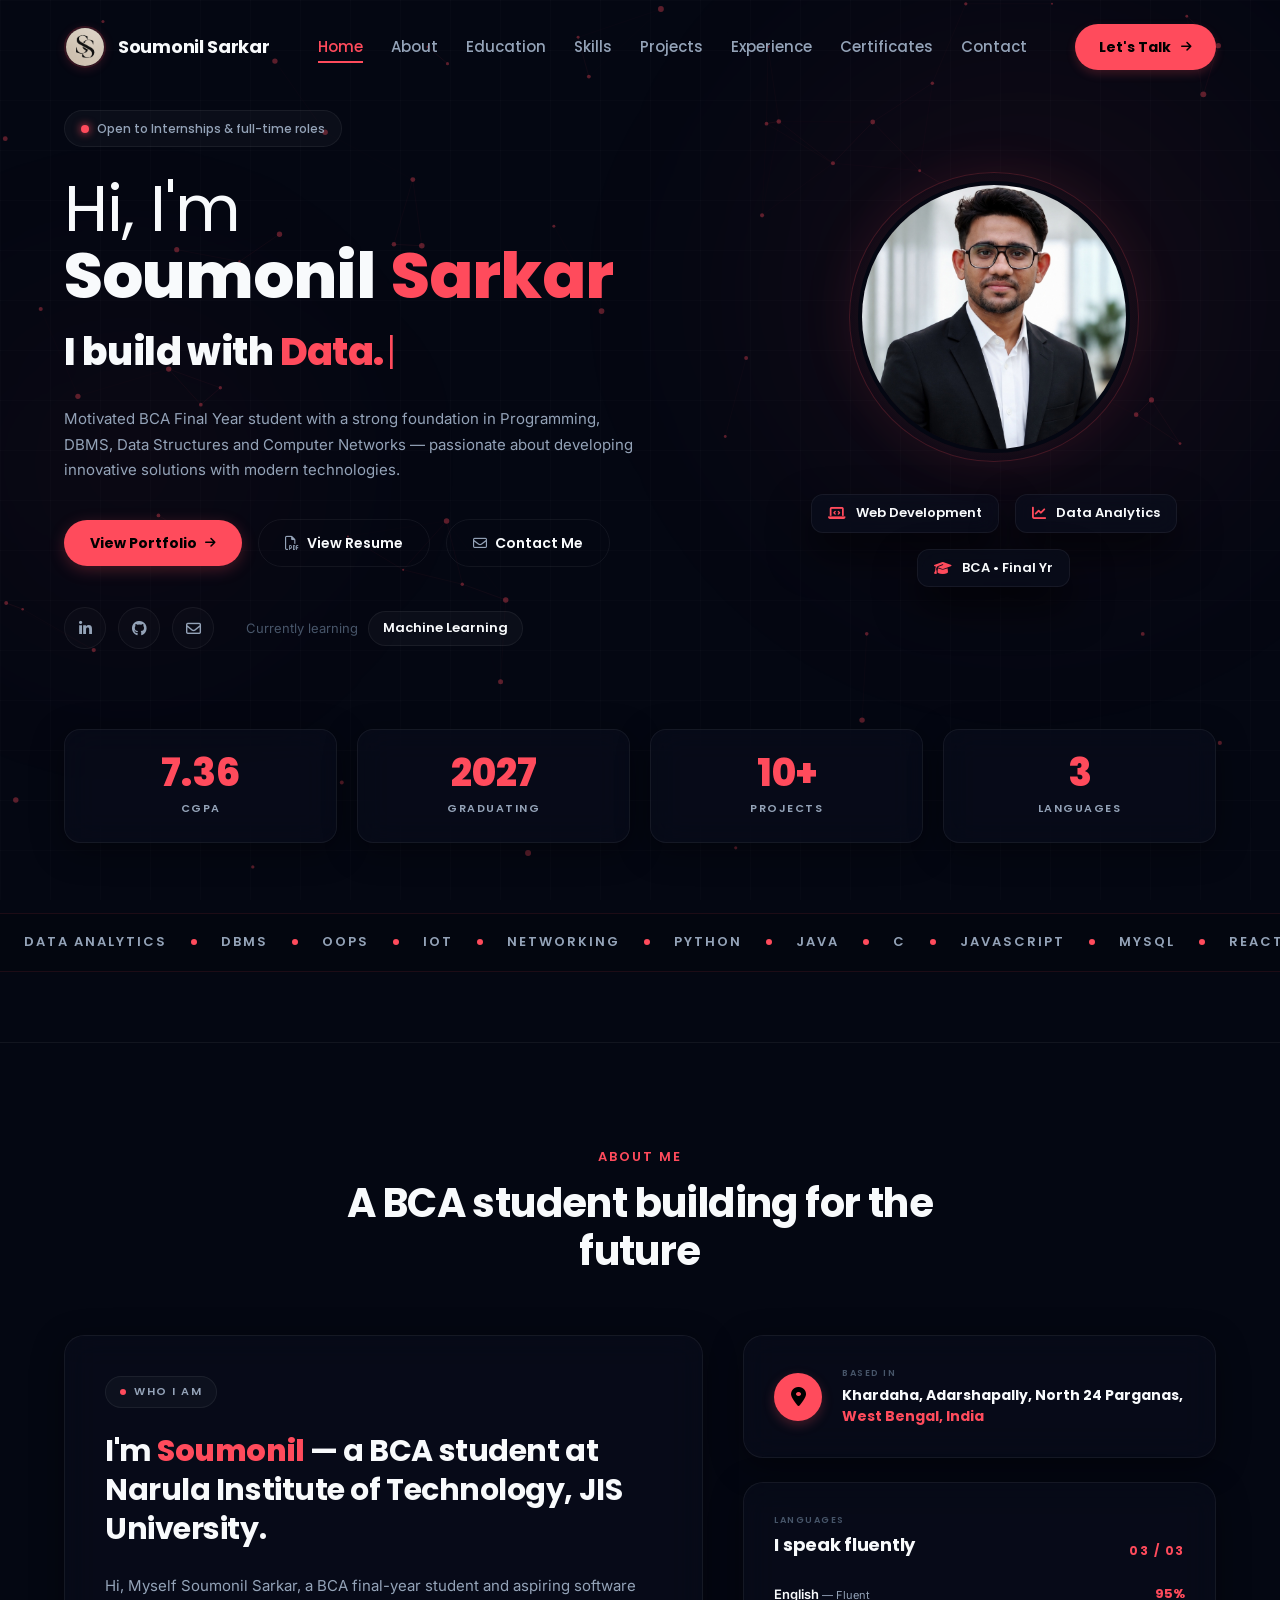
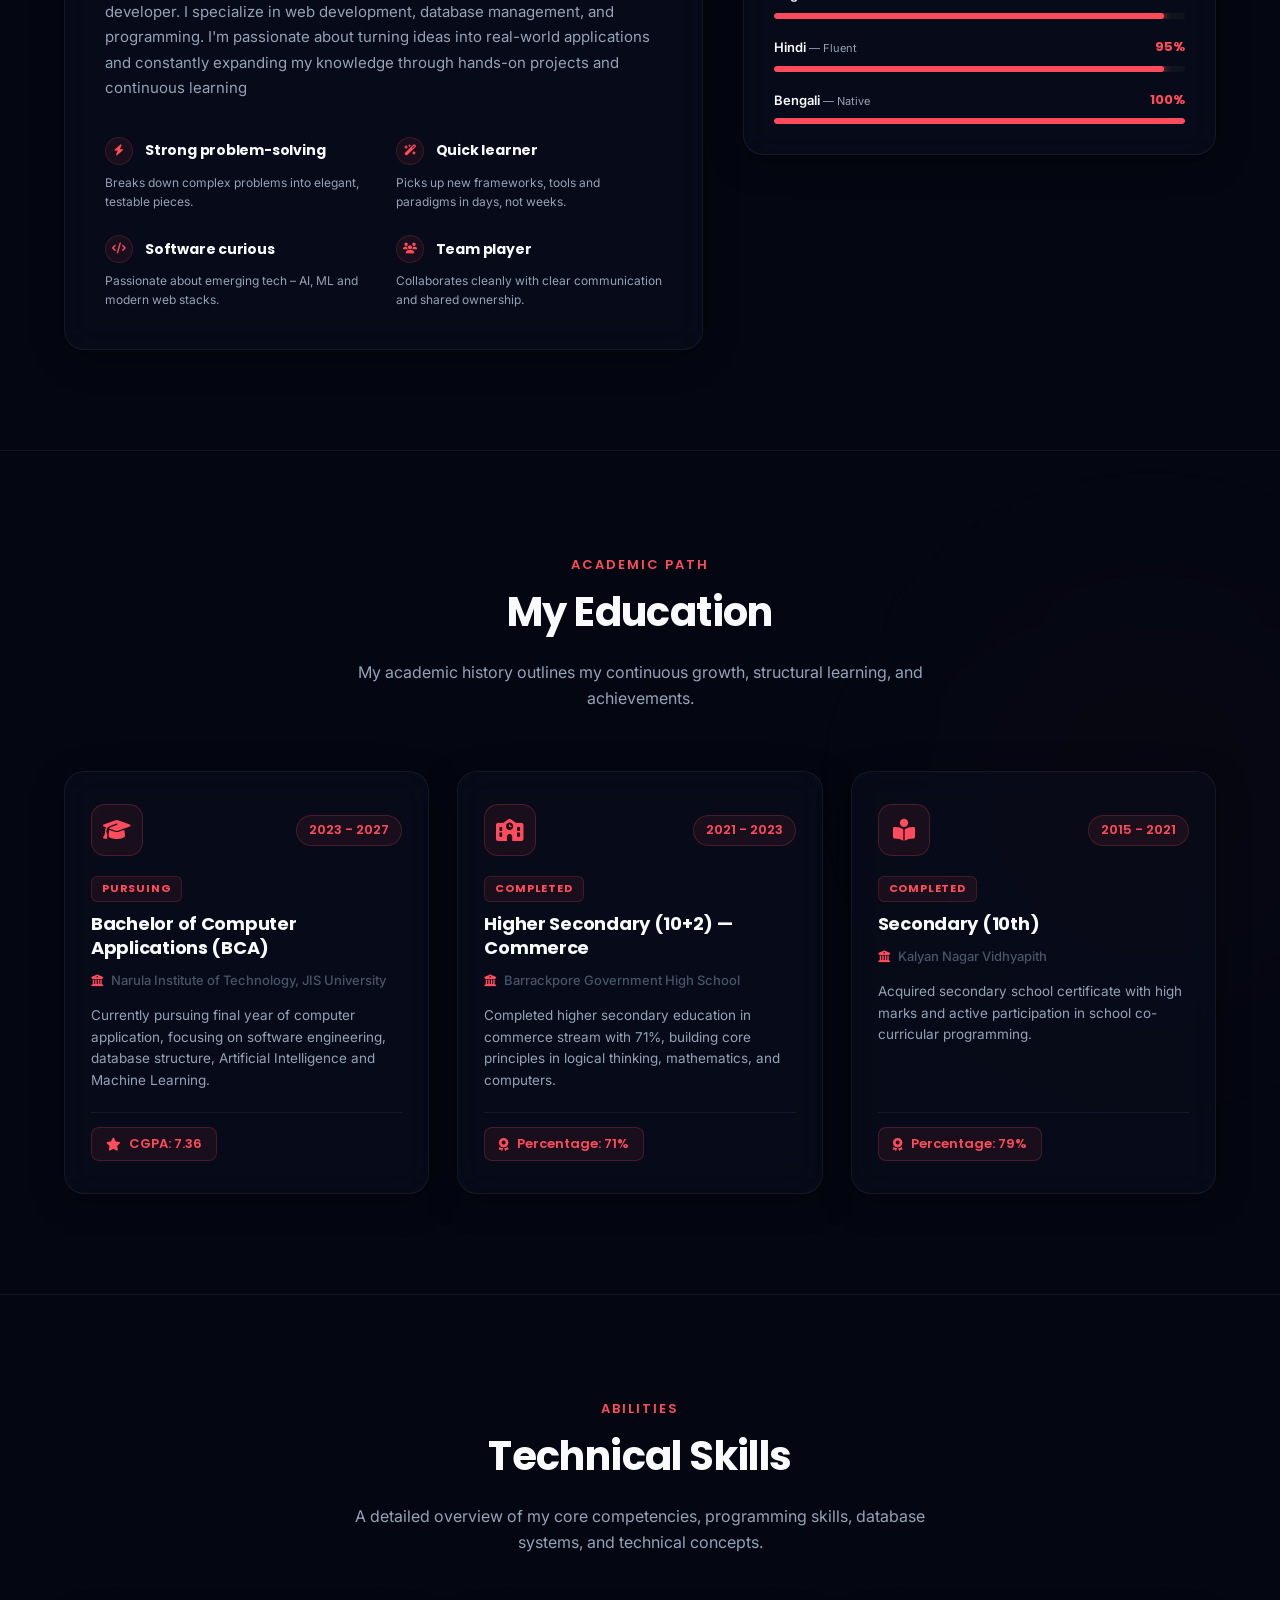
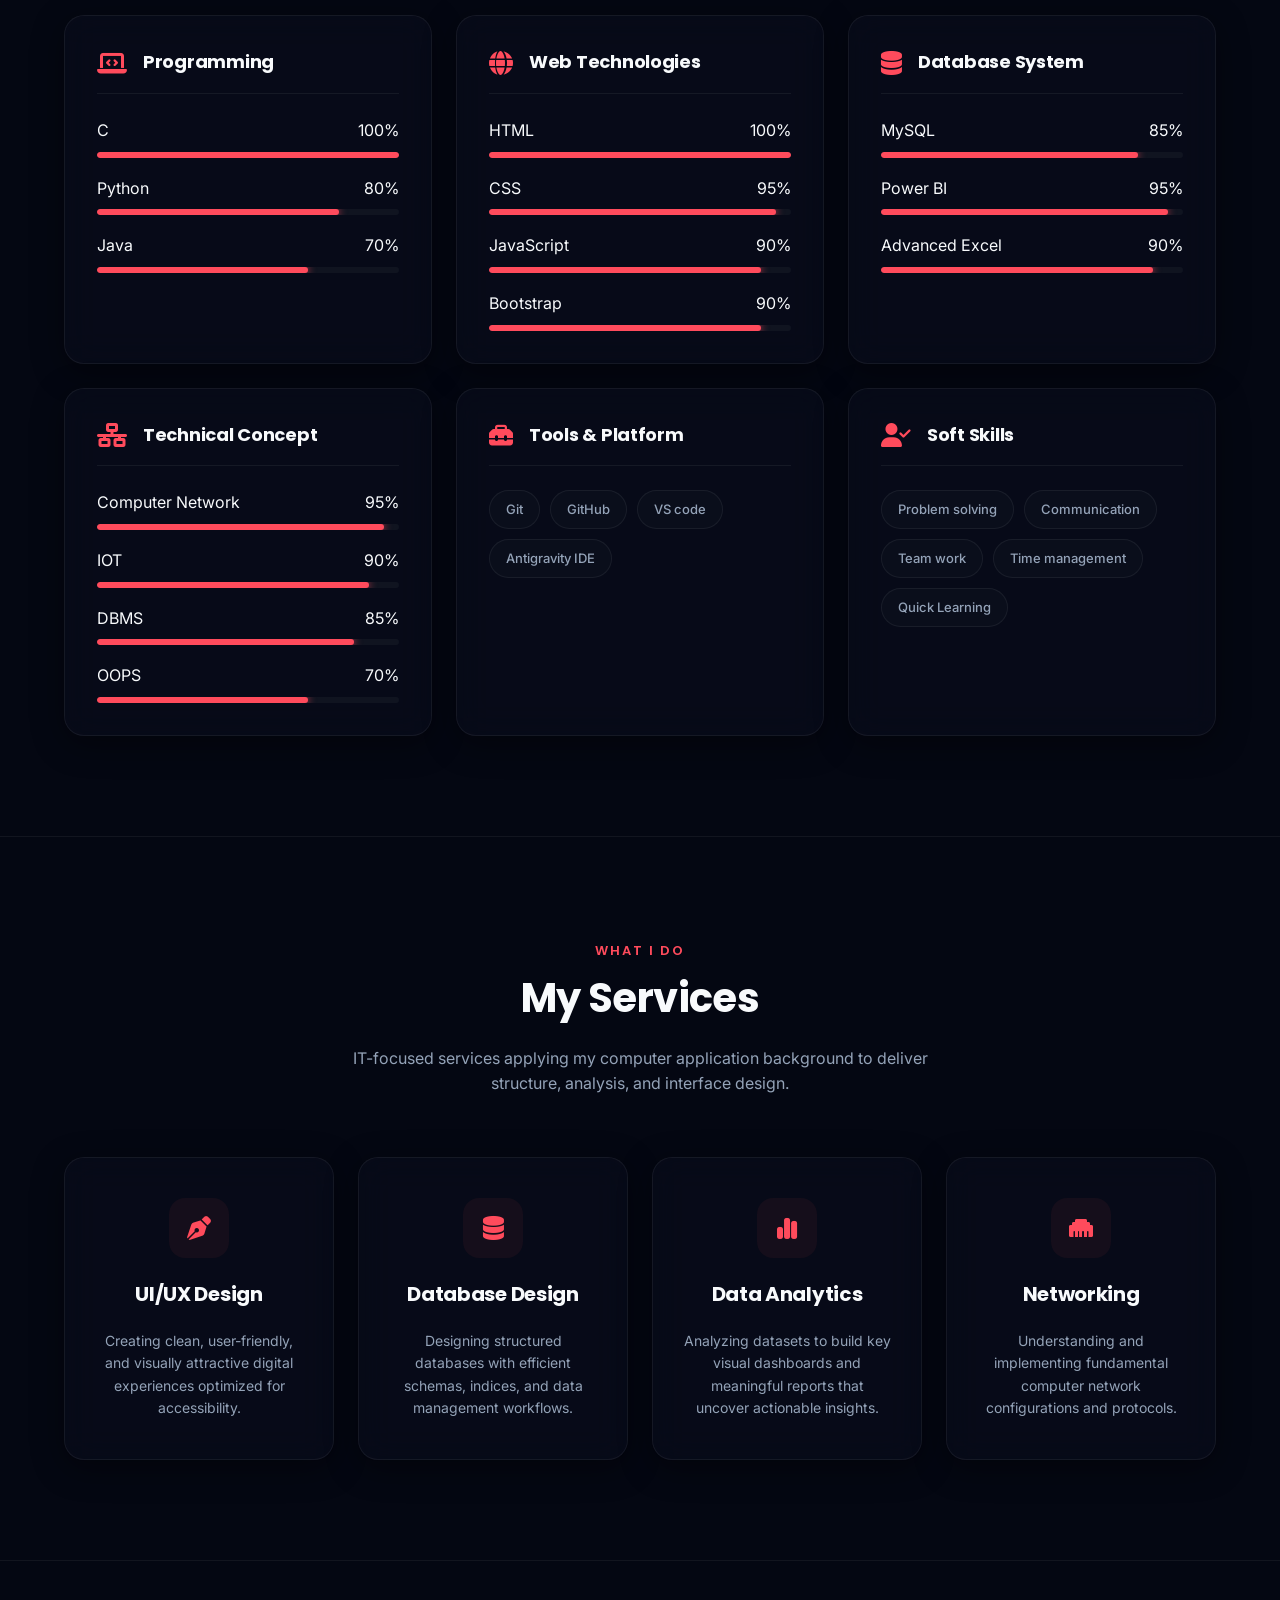
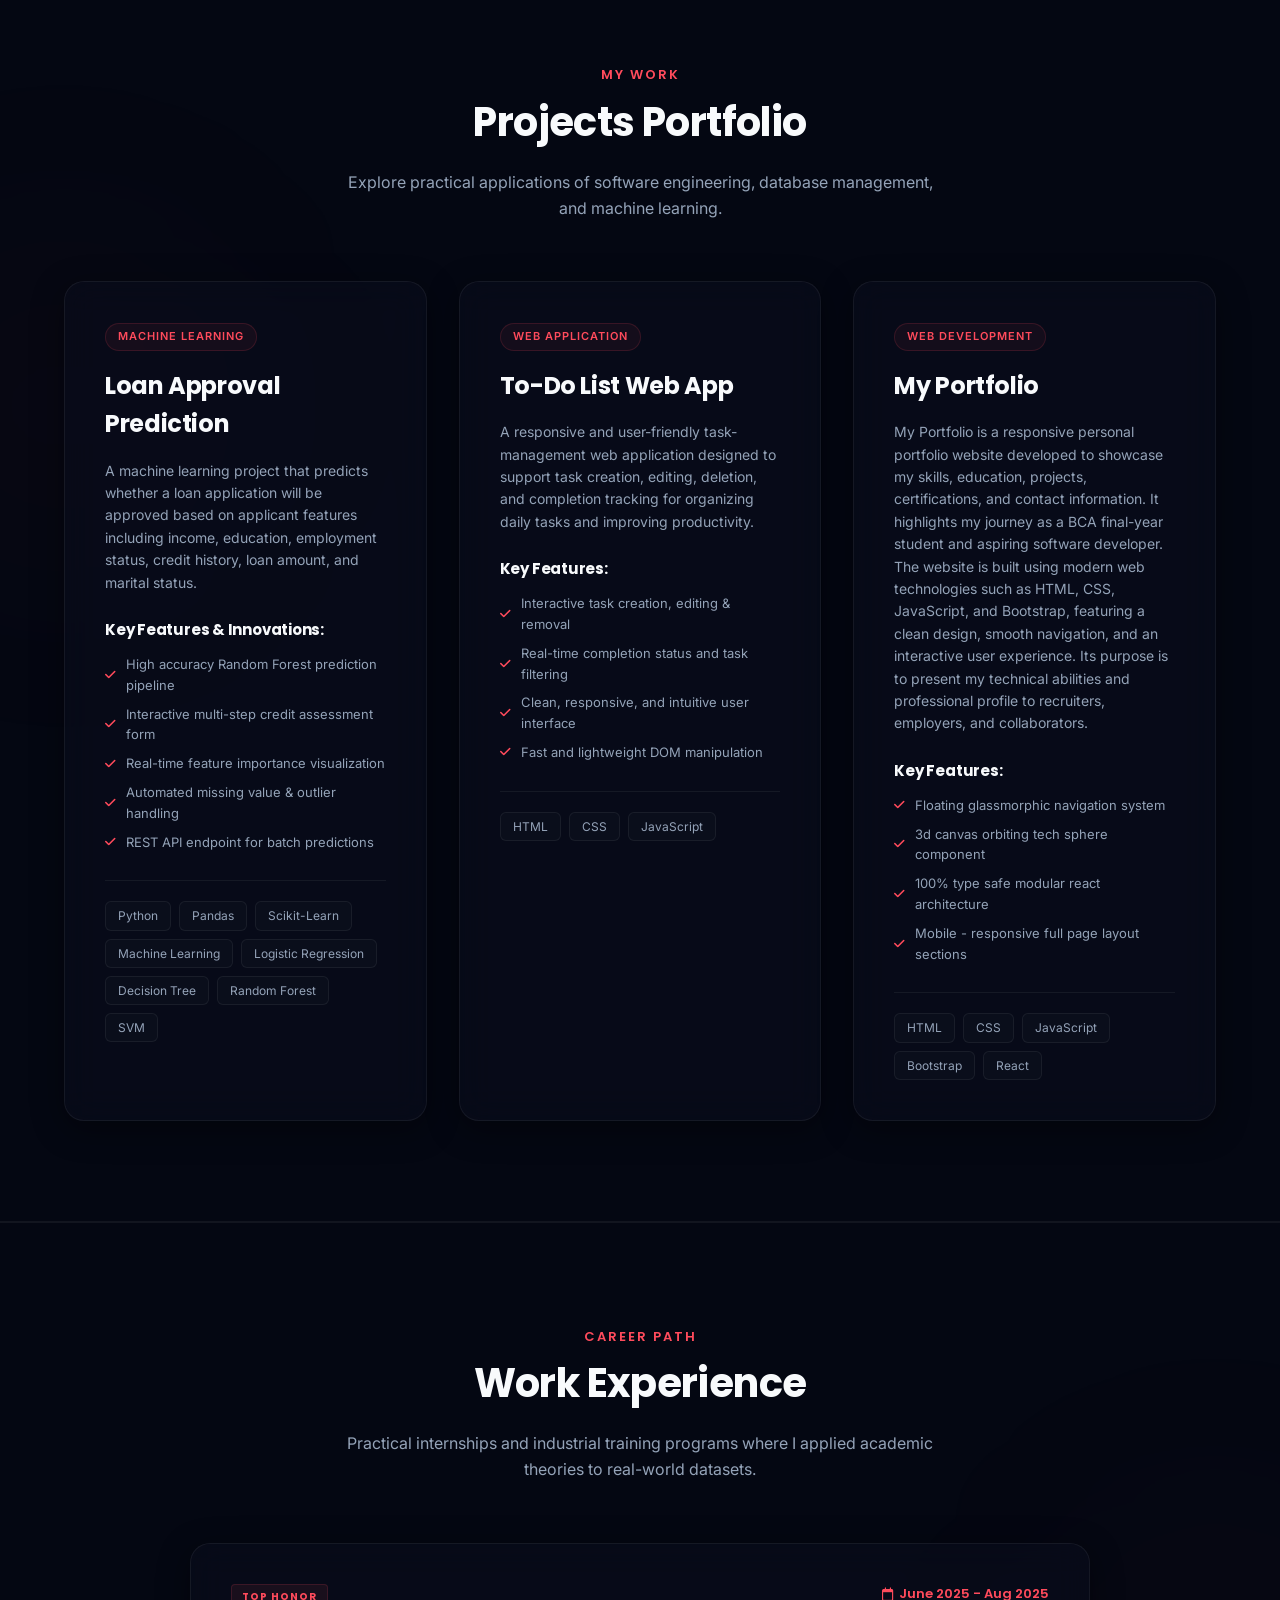
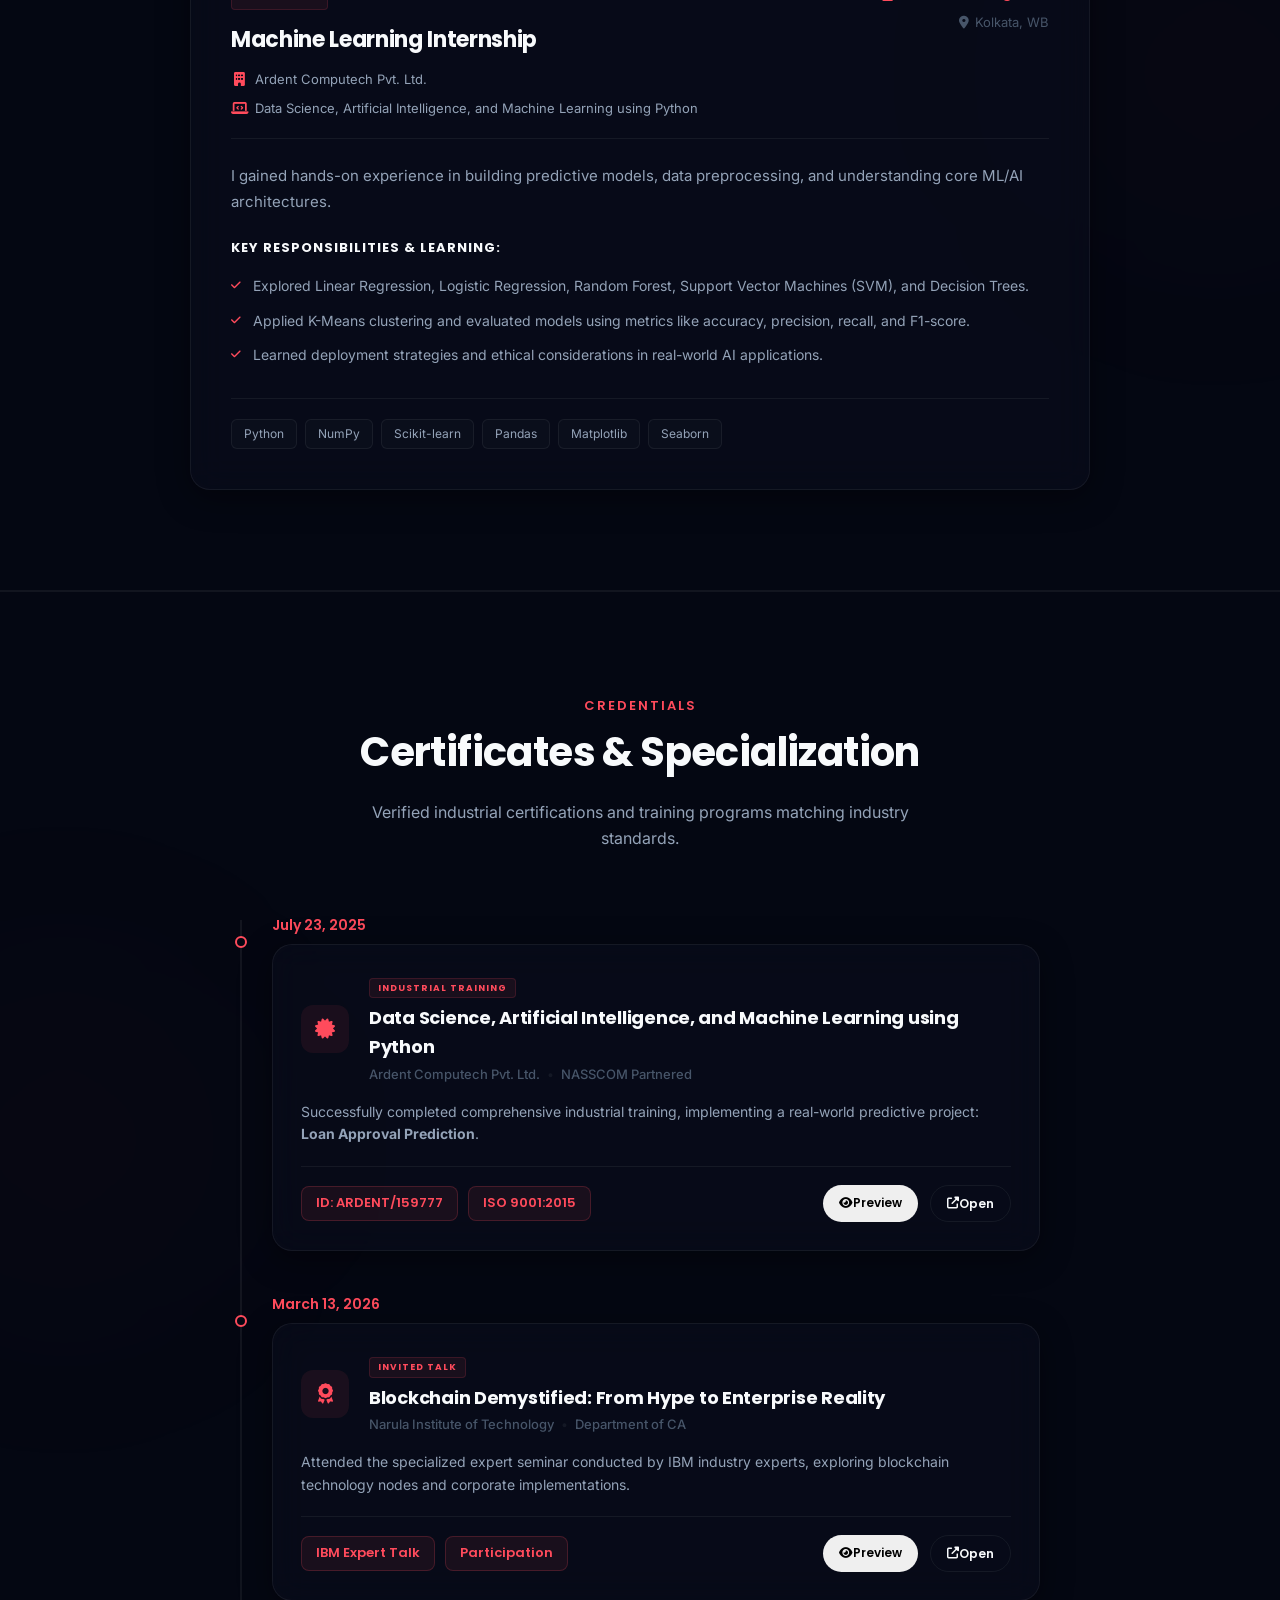
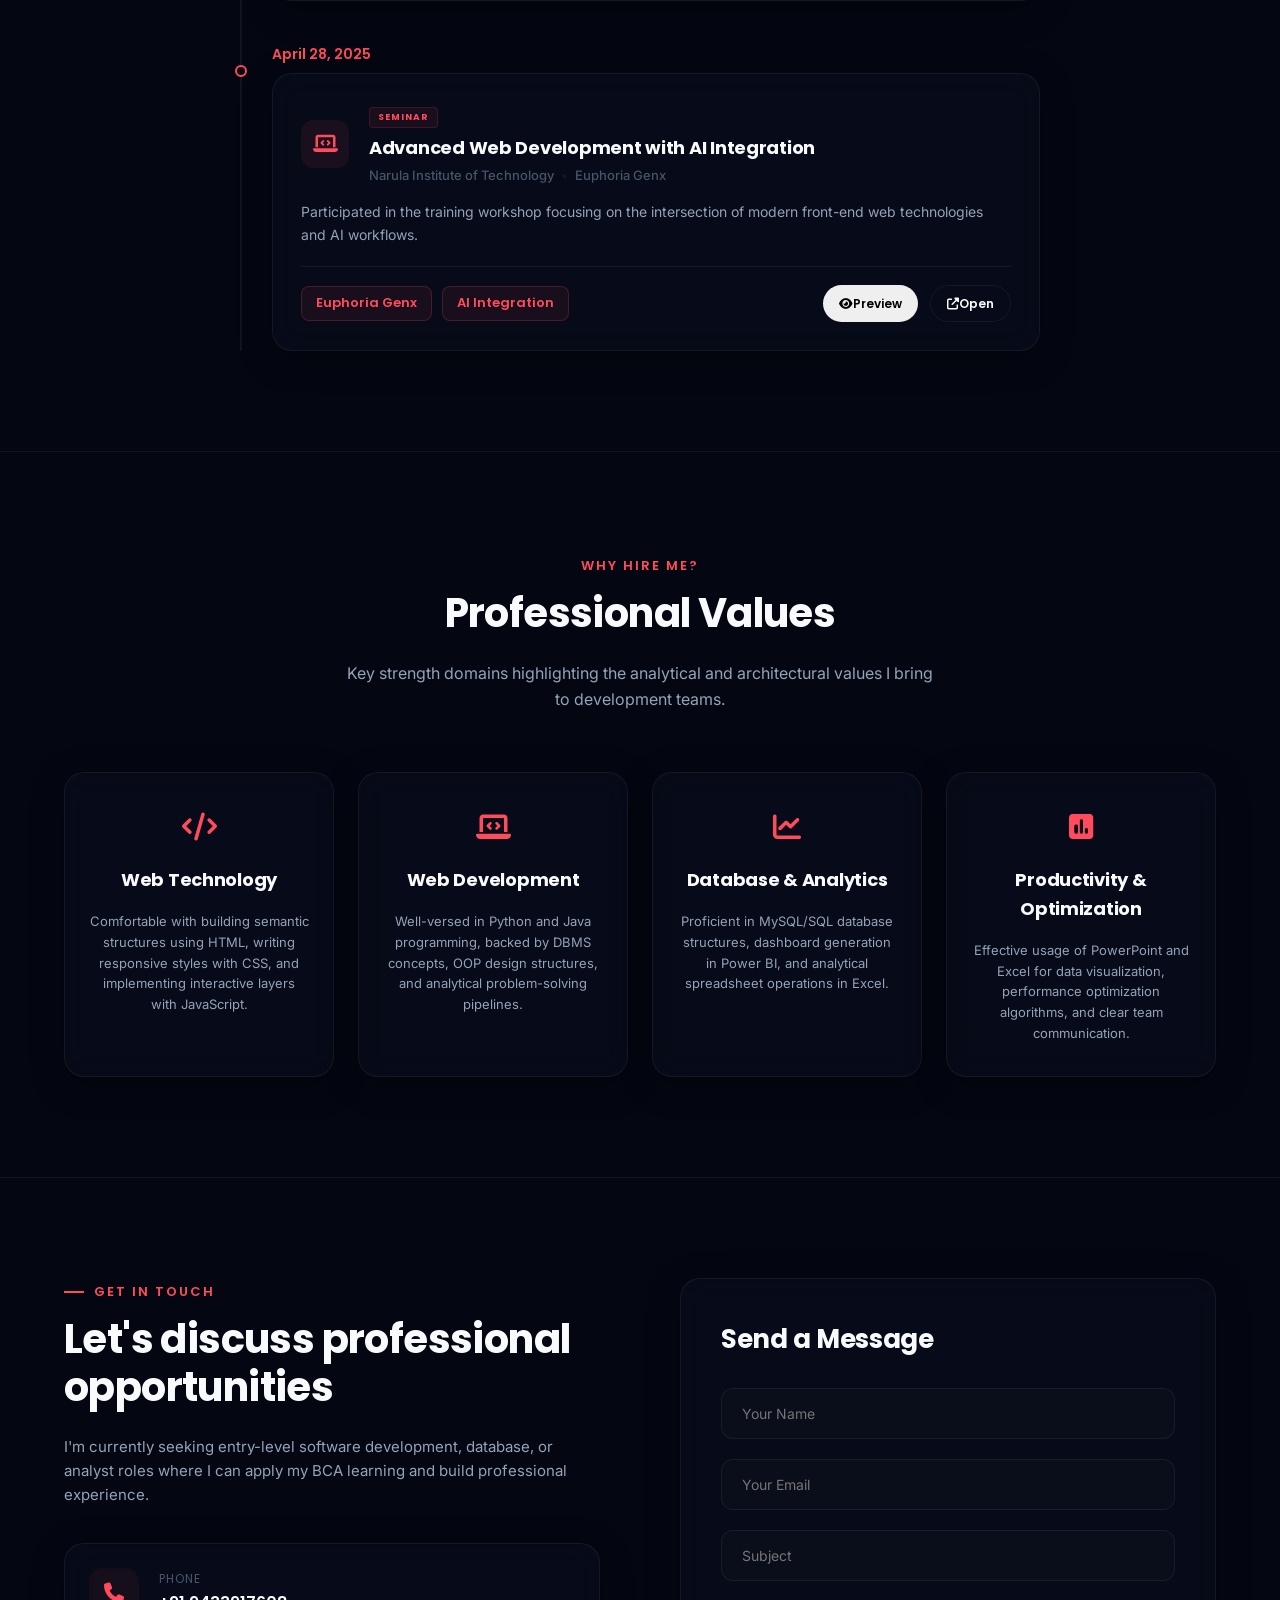
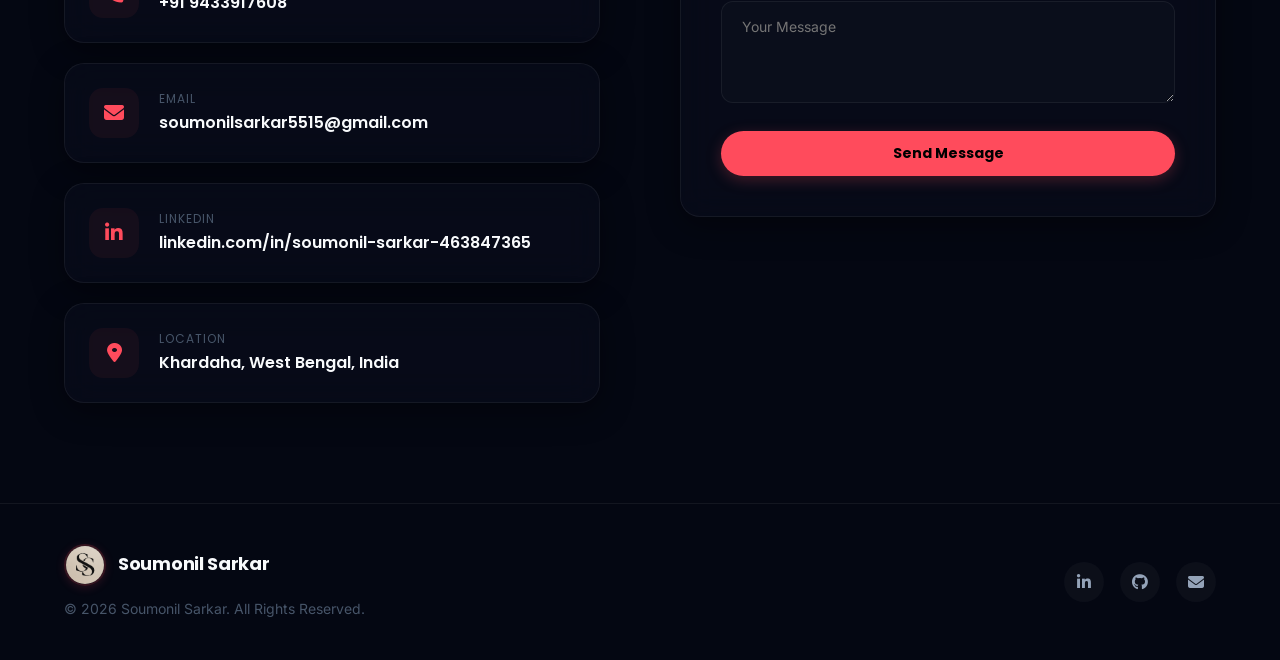
==== commit 32301a95: "Transform opening screen into a professional 3D holographic experience with rotating rings and inter" ====
--- a/index.html
+++ b/index.html
@@ -27,13 +27,52 @@
 </head>
 
 <body>
-    <!-- Preloader Screen -->
+    <!-- 3D Holographic Preloader / Welcome Screen -->
     <div class="preloader" id="preloader">
-        <div class="preloader-content">
-            <img src="logo.png" alt="Logo" class="preloader-logo">
-            <h1 class="preloader-title">Welcome</h1>
-            <div class="preloader-bar">
-                <div class="preloader-progress" id="preloader-progress"></div>
+        <div class="preloader-bg-glow"></div>
+        <div class="preloader-grid"></div>
+
+        <div class="preloader-3d-scene" id="preloader-scene">
+            <div class="preloader-3d-card" id="preloader-card">
+                <!-- 3D Holographic Stage -->
+                <div class="preloader-holo-stage">
+                    <div class="holo-ring holo-ring-1"></div>
+                    <div class="holo-ring holo-ring-2"></div>
+                    <div class="holo-ring holo-ring-3"></div>
+                    <div class="holo-energy-pulse"></div>
+                    <div class="holo-particles">
+                        <span class="p-dot dot-1"></span>
+                        <span class="p-dot dot-2"></span>
+                        <span class="p-dot dot-3"></span>
+                        <span class="p-dot dot-4"></span>
+                    </div>
+                    <div class="holo-logo-disc">
+                        <img src="logo.png" alt="Soumonil Sarkar Logo" class="preloader-logo-3d">
+                        <div class="holo-logo-glow"></div>
+                    </div>
+                </div>
+
+                <!-- 3D Typography & Identity -->
+                <div class="preloader-text-wrap">
+                    <div class="preloader-badge">
+                        <span class="badge-dot"></span>
+                        <span>SYSTEM INITIALIZING • 2026</span>
+                    </div>
+                    <h1 class="preloader-title-3d">Soumonil Sarkar</h1>
+                    <p class="preloader-subtitle-3d">Web Developer & AI / ML Enthusiast</p>
+                </div>
+
+                <!-- 3D Progress Bar & Live Counter -->
+                <div class="preloader-progress-wrap">
+                    <div class="preloader-status-row">
+                        <span class="status-label"><i class="fa-solid fa-bolt"></i> Preparing Workspace...</span>
+                        <span class="status-counter" id="preloader-counter">0%</span>
+                    </div>
+                    <div class="preloader-bar-3d">
+                        <div class="preloader-progress-3d" id="preloader-progress"></div>
+                        <div class="preloader-light-scan"></div>
+                    </div>
+                </div>
             </div>
         </div>
     </div>
--- a/index.css
+++ b/index.css
@@ -2393,82 +2393,489 @@
     }
 }
 
-/* Preloader Styling */
+/* ==========================================================================
+   3D Holographic Preloader / Welcome Screen
+   ========================================================================== */
 .preloader {
     position: fixed;
     top: 0;
     left: 0;
     width: 100vw;
     height: 100vh;
-    background-color: #040712;
+    background-color: #030611;
     z-index: 100000;
     display: flex;
     align-items: center;
     justify-content: center;
-    transition: transform 1s cubic-bezier(0.85, 0, 0.15, 1);
+    overflow: hidden;
+    perspective: 1200px;
+    transition: opacity 0.85s cubic-bezier(0.16, 1, 0.3, 1),
+                transform 0.9s cubic-bezier(0.16, 1, 0.3, 1),
+                filter 0.85s ease;
 }
 
 .preloader.fade-out {
-    transform: translateY(-100%);
-}
-
-.preloader-content {
+    opacity: 0;
+    transform: scale(1.08) translateY(-60px);
+    filter: blur(14px);
+    pointer-events: none;
+}
+
+/* Ambient 3D Depth Glow */
+.preloader-bg-glow {
+    position: absolute;
+    inset: -50%;
+    background: radial-gradient(circle at 50% 38%, rgba(255, 75, 92, 0.22) 0%, transparent 55%),
+                radial-gradient(circle at 40% 65%, rgba(56, 189, 248, 0.15) 0%, transparent 50%),
+                radial-gradient(circle at 65% 65%, rgba(168, 85, 247, 0.12) 0%, transparent 50%);
+    pointer-events: none;
+    animation: bgGlowBreath 6s ease-in-out infinite alternate;
+}
+
+/* 3D Cyber Perspective Grid */
+.preloader-grid {
+    position: absolute;
+    inset: 0;
+    background-image: linear-gradient(rgba(255, 255, 255, 0.035) 1px, transparent 1px),
+                      linear-gradient(90deg, rgba(255, 255, 255, 0.035) 1px, transparent 1px);
+    background-size: 45px 45px;
+    mask-image: radial-gradient(ellipse at center, black 30%, transparent 75%);
+    -webkit-mask-image: radial-gradient(ellipse at center, black 30%, transparent 75%);
+    pointer-events: none;
+}
+
+/* 3D Scene Wrapper */
+.preloader-3d-scene {
+    position: relative;
+    z-index: 2;
+    perspective: 1000px;
+    transform-style: preserve-3d;
+    display: flex;
+    align-items: center;
+    justify-content: center;
+    width: 100%;
+    max-width: 520px;
+    padding: 24px;
+}
+
+/* Floating 3D Glassmorphism Pod Card */
+.preloader-3d-card {
+    width: 100%;
+    max-width: 460px;
+    padding: 38px 32px 34px;
+    background: rgba(10, 14, 26, 0.72);
+    border: 1px solid rgba(255, 255, 255, 0.14);
+    border-radius: 28px;
+    backdrop-filter: blur(28px) saturate(190%);
+    -webkit-backdrop-filter: blur(28px) saturate(190%);
+    box-shadow: 0 30px 80px rgba(0, 0, 0, 0.75),
+                0 0 50px rgba(255, 75, 92, 0.18),
+                inset 0 1px 0 rgba(255, 255, 255, 0.25);
+    transform-style: preserve-3d;
+    transition: transform 0.18s ease-out, box-shadow 0.3s ease;
     display: flex;
     flex-direction: column;
     align-items: center;
     gap: 24px;
     text-align: center;
-}
-
-.preloader-logo {
-    width: 150px;
-    height: 150px;
+    position: relative;
+}
+
+/* 3D Holographic Stage */
+.preloader-holo-stage {
+    position: relative;
+    width: 200px;
+    height: 200px;
+    display: flex;
+    align-items: center;
+    justify-content: center;
+    transform-style: preserve-3d;
+    margin-top: 6px;
+}
+
+/* 3D Rotating Rings */
+.holo-ring {
+    position: absolute;
     border-radius: 50%;
-    border: 3px solid rgba(255, 75, 92, 0.3);
-    box-shadow: 0 0 30px rgba(255, 75, 92, 0.15);
+    pointer-events: none;
+    transform-style: preserve-3d;
+}
+
+.holo-ring-1 {
+    width: 196px;
+    height: 196px;
+    border: 2px dashed rgba(255, 75, 92, 0.75);
+    box-shadow: 0 0 20px rgba(255, 75, 92, 0.4);
+    animation: holoSpinRingX 7s linear infinite;
+}
+
+.holo-ring-2 {
+    width: 174px;
+    height: 174px;
+    border: 2px solid rgba(56, 189, 248, 0.65);
+    border-top-color: transparent;
+    border-bottom-color: transparent;
+    box-shadow: 0 0 20px rgba(56, 189, 248, 0.4);
+    animation: holoSpinRingY 5.5s linear infinite reverse;
+}
+
+.holo-ring-3 {
+    width: 212px;
+    height: 212px;
+    border: 1px dotted rgba(255, 255, 255, 0.35);
+    animation: holoSpinRingZ 11s linear infinite;
+}
+
+.holo-energy-pulse {
+    position: absolute;
+    width: 140px;
+    height: 140px;
+    border-radius: 50%;
+    background: radial-gradient(circle, rgba(255, 75, 92, 0.3) 0%, rgba(56, 189, 248, 0.1) 50%, transparent 75%);
+    animation: holoEnergyPulse 2.4s ease-in-out infinite;
+    pointer-events: none;
+}
+
+/* Elevated 3D Logo Disc */
+.holo-logo-disc {
+    position: relative;
+    width: 122px;
+    height: 122px;
+    border-radius: 50%;
+    transform: translateZ(42px);
+    display: flex;
+    align-items: center;
+    justify-content: center;
+    background: #0d1222;
+    border: 3px solid rgba(255, 255, 255, 0.25);
+    box-shadow: 0 16px 36px rgba(0, 0, 0, 0.7),
+                0 0 35px rgba(255, 75, 92, 0.45);
+    overflow: hidden;
+    transition: transform 0.3s ease;
+}
+
+.preloader-logo-3d {
+    width: 100%;
+    height: 100%;
+    border-radius: 50%;
     object-fit: cover;
-    animation: pulseLogo 2s infinite ease-in-out;
-}
-
-.preloader-title {
-    font-family: var(--font-primary);
-    color: var(--text-primary);
-    font-size: 24px;
+    display: block;
+}
+
+.holo-logo-glow {
+    position: absolute;
+    inset: 0;
+    border-radius: 50%;
+    box-shadow: inset 0 0 18px rgba(255, 75, 92, 0.5);
+    pointer-events: none;
+}
+
+/* Orbiting Particles */
+.holo-particles {
+    position: absolute;
+    inset: 0;
+    pointer-events: none;
+    transform-style: preserve-3d;
+    animation: holoParticlesOrbit 6s linear infinite;
+}
+
+.p-dot {
+    position: absolute;
+    border-radius: 50%;
+    filter: drop-shadow(0 0 8px currentColor);
+}
+
+.dot-1 {
+    top: 10px;
+    left: 50%;
+    width: 6px;
+    height: 6px;
+    background: #ff4b5c;
+    color: #ff4b5c;
+}
+
+.dot-2 {
+    bottom: 15px;
+    right: 35px;
+    width: 5px;
+    height: 5px;
+    background: #38bdf8;
+    color: #38bdf8;
+}
+
+.dot-3 {
+    top: 50%;
+    left: 8px;
+    width: 5px;
+    height: 5px;
+    background: #a855f7;
+    color: #a855f7;
+}
+
+.dot-4 {
+    top: 35px;
+    right: 20px;
+    width: 4px;
+    height: 4px;
+    background: #34d399;
+    color: #34d399;
+}
+
+/* Typography & Identity */
+.preloader-text-wrap {
+    display: flex;
+    flex-direction: column;
+    align-items: center;
+    gap: 8px;
+    transform: translateZ(28px);
+}
+
+.preloader-badge {
+    display: inline-flex;
+    align-items: center;
+    gap: 8px;
+    padding: 5px 14px;
+    background: rgba(255, 75, 92, 0.12);
+    border: 1px solid rgba(255, 75, 92, 0.35);
+    border-radius: 999px;
+    font-size: 11px;
     font-weight: 700;
-    letter-spacing: 0.5px;
-    margin: 0;
-    background: linear-gradient(135deg, #ffffff 30%, #ff4b5c 100%);
+    letter-spacing: 1.6px;
+    color: #ff6b7b;
+    text-transform: uppercase;
+}
+
+.badge-dot {
+    width: 6px;
+    height: 6px;
+    border-radius: 50%;
+    background: #ff4b5c;
+    box-shadow: 0 0 10px #ff4b5c;
+    animation: blinkBadgeDot 1.2s ease-in-out infinite;
+}
+
+.preloader-title-3d {
+    font-family: var(--font-primary);
+    font-size: 26px;
+    font-weight: 800;
+    letter-spacing: -0.5px;
+    margin: 4px 0 0;
+    background: linear-gradient(135deg, #ffffff 35%, #ff4b5c 100%);
     -webkit-background-clip: text;
     -webkit-text-fill-color: transparent;
-}
-
-.preloader-bar {
-    width: 200px;
-    height: 3px;
-    background-color: rgba(255, 255, 255, 0.05);
-    border-radius: 2px;
+    text-shadow: 0 4px 20px rgba(255, 75, 92, 0.25);
+}
+
+.preloader-subtitle-3d {
+    font-family: var(--font-secondary);
+    font-size: 13px;
+    color: var(--text-secondary);
+    margin: 0;
+    letter-spacing: 0.3px;
+}
+
+/* 3D Progress Bar & Live Counter */
+.preloader-progress-wrap {
+    width: 100%;
+    display: flex;
+    flex-direction: column;
+    gap: 10px;
+    transform: translateZ(22px);
+    margin-top: 4px;
+}
+
+.preloader-status-row {
+    display: flex;
+    justify-content: space-between;
+    align-items: center;
+    font-size: 12px;
+    font-weight: 600;
+    color: var(--text-secondary);
+}
+
+.status-label {
+    display: flex;
+    align-items: center;
+    gap: 7px;
+}
+
+.status-label i {
+    color: #38bdf8;
+    animation: iconPulse 1.5s infinite;
+}
+
+.status-counter {
+    font-family: var(--font-primary);
+    color: #ff6b7b;
+    font-weight: 700;
+    font-size: 14px;
+    letter-spacing: 0.5px;
+    text-shadow: 0 0 10px rgba(255, 75, 92, 0.5);
+}
+
+.preloader-bar-3d {
+    width: 100%;
+    height: 7px;
+    background: rgba(255, 255, 255, 0.08);
+    border-radius: 999px;
     overflow: hidden;
     position: relative;
-}
-
-.preloader-progress {
+    box-shadow: inset 0 1px 3px rgba(0, 0, 0, 0.6);
+}
+
+.preloader-progress-3d {
     position: absolute;
     top: 0;
     left: 0;
     height: 100%;
     width: 0%;
-    background-color: var(--accent-color);
-    box-shadow: 0 0 10px var(--accent-color);
-    transition: width 2s linear;
-}
-
-@keyframes pulseLogo {
+    border-radius: 999px;
+    background: linear-gradient(90deg, #38bdf8 0%, #ff4b5c 100%);
+    box-shadow: 0 0 16px rgba(255, 75, 92, 0.9), 0 0 8px #38bdf8;
+    transition: width 0.08s linear;
+}
+
+.preloader-light-scan {
+    position: absolute;
+    top: 0;
+    bottom: 0;
+    width: 35%;
+    background: linear-gradient(90deg, transparent, rgba(255, 255, 255, 0.7), transparent);
+    animation: scanLightBar 1.8s ease-in-out infinite;
+    pointer-events: none;
+}
+
+/* ==========================================================================
+   Keyframes for 3D Holographic Preloader
+   ========================================================================== */
+@keyframes holoSpinRingX {
+    0% {
+        transform: rotateX(68deg) rotateZ(0deg);
+    }
+    100% {
+        transform: rotateX(68deg) rotateZ(360deg);
+    }
+}
+
+@keyframes holoSpinRingY {
+    0% {
+        transform: rotateY(68deg) rotateZ(0deg);
+    }
+    100% {
+        transform: rotateY(68deg) rotateZ(360deg);
+    }
+}
+
+@keyframes holoSpinRingZ {
+    0% {
+        transform: rotateX(45deg) rotateY(30deg) rotateZ(0deg);
+    }
+    100% {
+        transform: rotateX(45deg) rotateY(30deg) rotateZ(360deg);
+    }
+}
+
+@keyframes holoEnergyPulse {
+    0%, 100% {
+        transform: scale(0.95);
+        opacity: 0.55;
+    }
+    50% {
+        transform: scale(1.18);
+        opacity: 1;
+        filter: drop-shadow(0 0 25px rgba(255, 75, 92, 0.75));
+    }
+}
+
+@keyframes holoParticlesOrbit {
+    0% {
+        transform: rotateZ(0deg);
+    }
+    100% {
+        transform: rotateZ(360deg);
+    }
+}
+
+@keyframes bgGlowBreath {
+    0% {
+        transform: scale(1) rotate(0deg);
+        opacity: 0.75;
+    }
+    100% {
+        transform: scale(1.12) rotate(6deg);
+        opacity: 1;
+    }
+}
+
+@keyframes blinkBadgeDot {
+    0%, 100% {
+        opacity: 1;
+        transform: scale(1);
+    }
+    50% {
+        opacity: 0.25;
+        transform: scale(0.75);
+    }
+}
+
+@keyframes scanLightBar {
+    0% {
+        left: -35%;
+    }
+    100% {
+        left: 135%;
+    }
+}
+
+@keyframes iconPulse {
     0%, 100% {
         transform: scale(1);
-        box-shadow: 0 0 30px rgba(255, 75, 92, 0.15);
     }
     50% {
-        transform: scale(1.05);
-        box-shadow: 0 0 45px rgba(255, 75, 92, 0.3);
-    }
-}
+        transform: scale(1.25);
+        color: #ff4b5c;
+    }
+}
+
+/* Mobile Responsive Adjustments */
+@media (max-width: 576px) {
+    .preloader-3d-card {
+        padding: 30px 20px 26px;
+        border-radius: 22px;
+        gap: 20px;
+    }
+
+    .preloader-holo-stage {
+        width: 165px;
+        height: 165px;
+    }
+
+    .holo-ring-1 {
+        width: 160px;
+        height: 160px;
+    }
+
+    .holo-ring-2 {
+        width: 142px;
+        height: 142px;
+    }
+
+    .holo-ring-3 {
+        width: 175px;
+        height: 175px;
+    }
+
+    .holo-logo-disc {
+        width: 100px;
+        height: 100px;
+        transform: translateZ(30px);
+    }
+
+    .preloader-title-3d {
+        font-size: 22px;
+    }
+
+    .preloader-subtitle-3d {
+        font-size: 12px;
+    }
+}
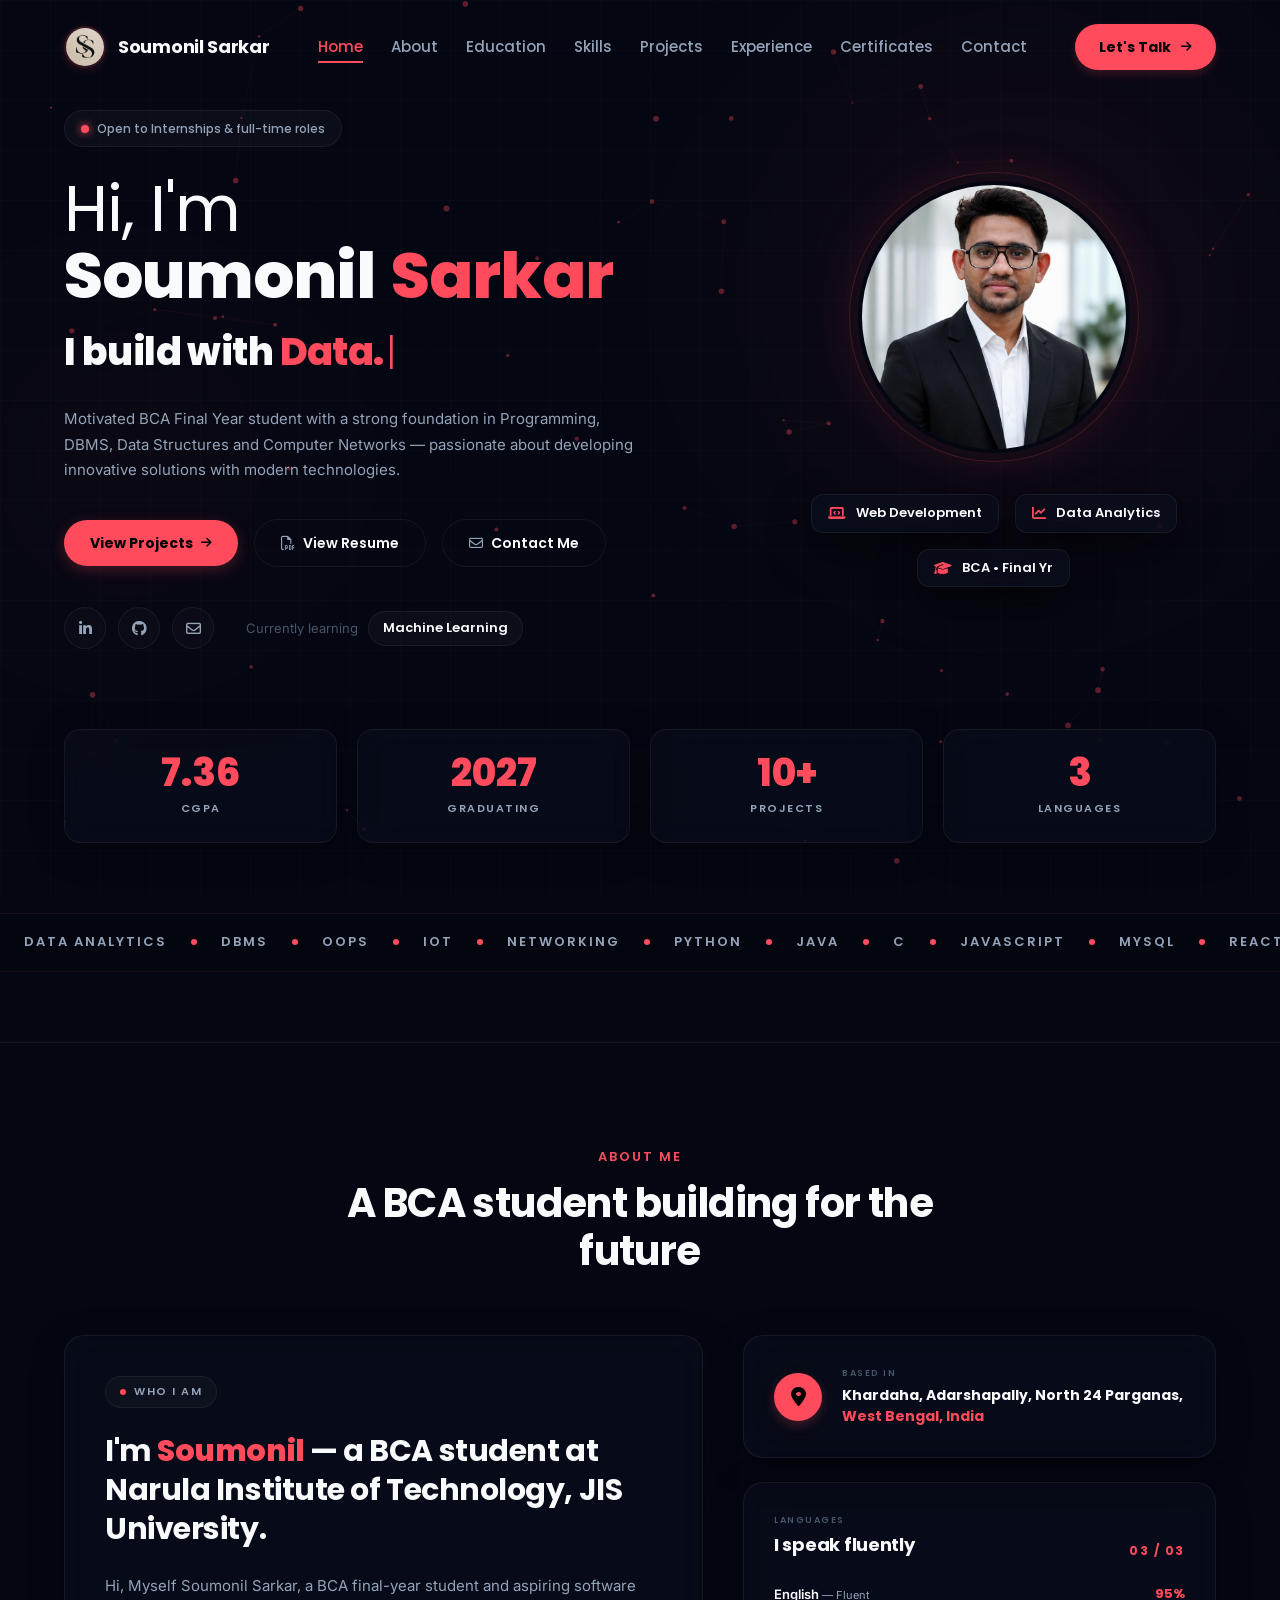
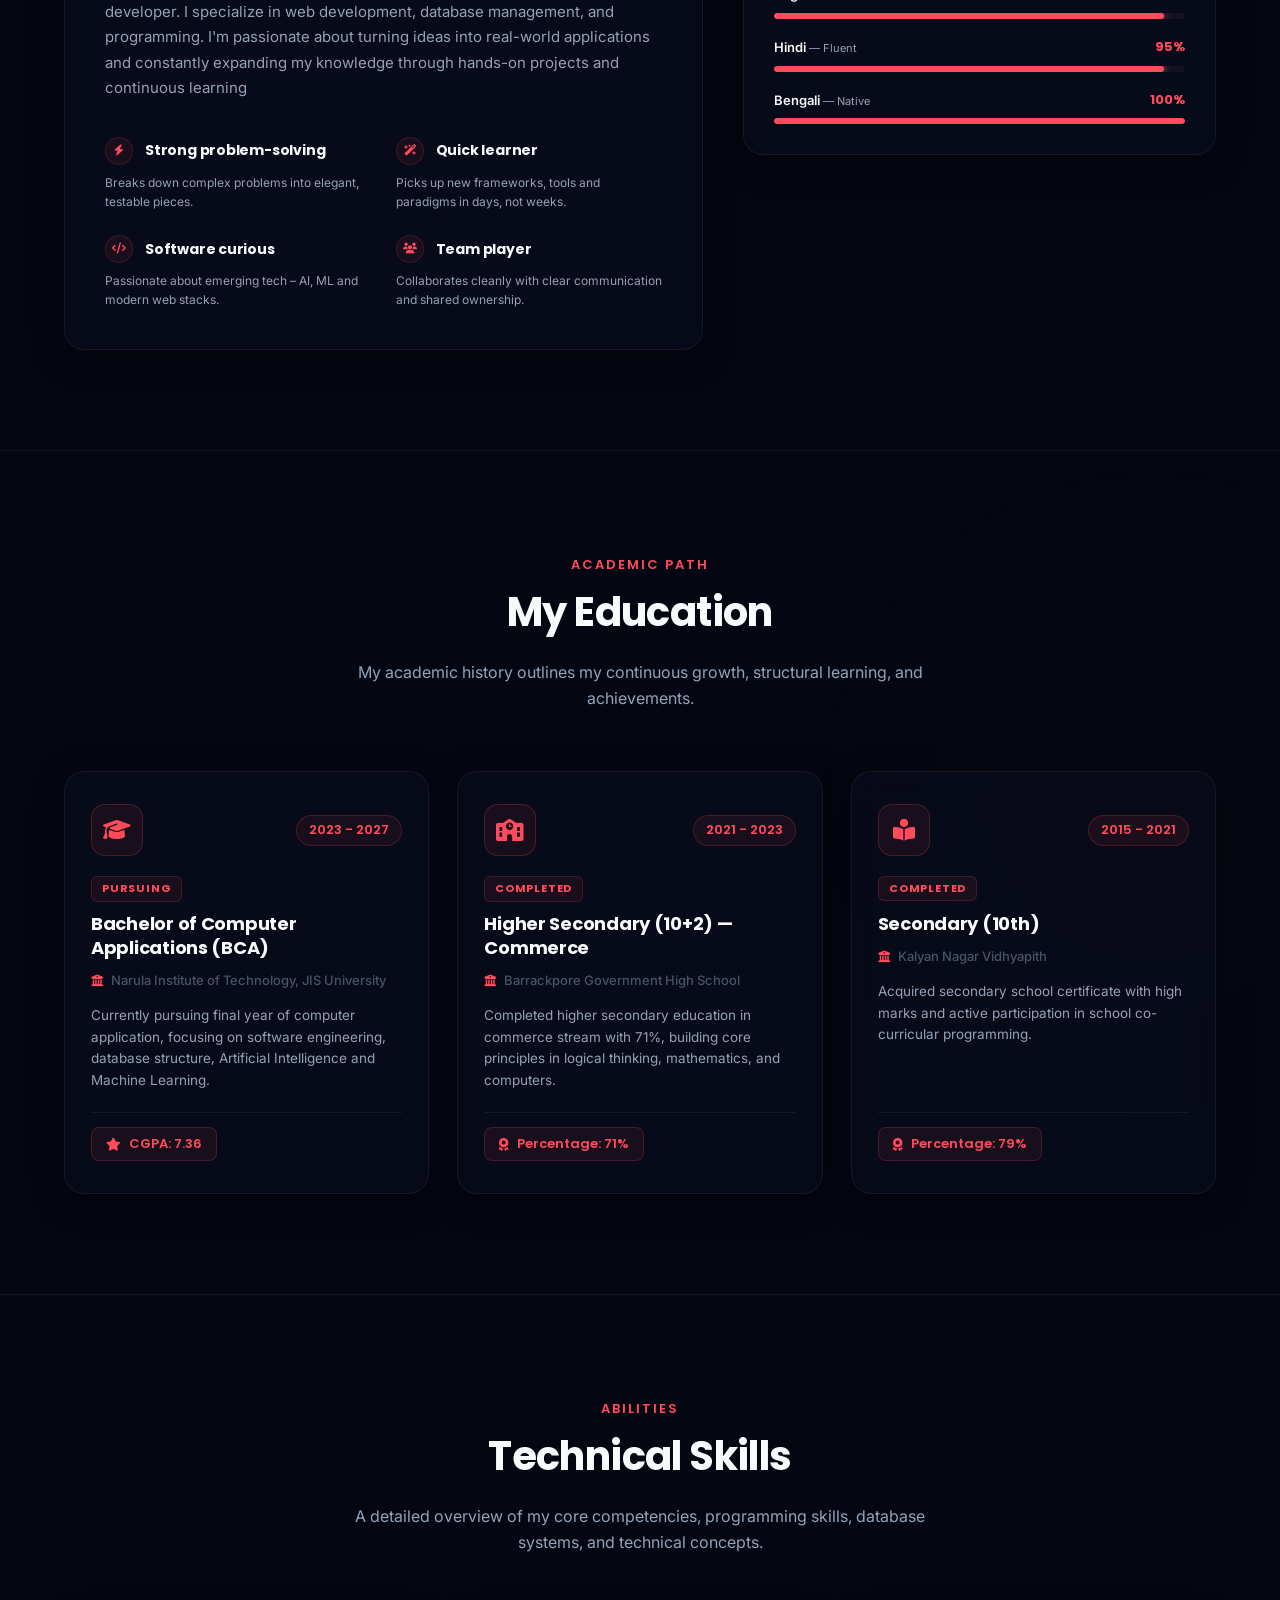
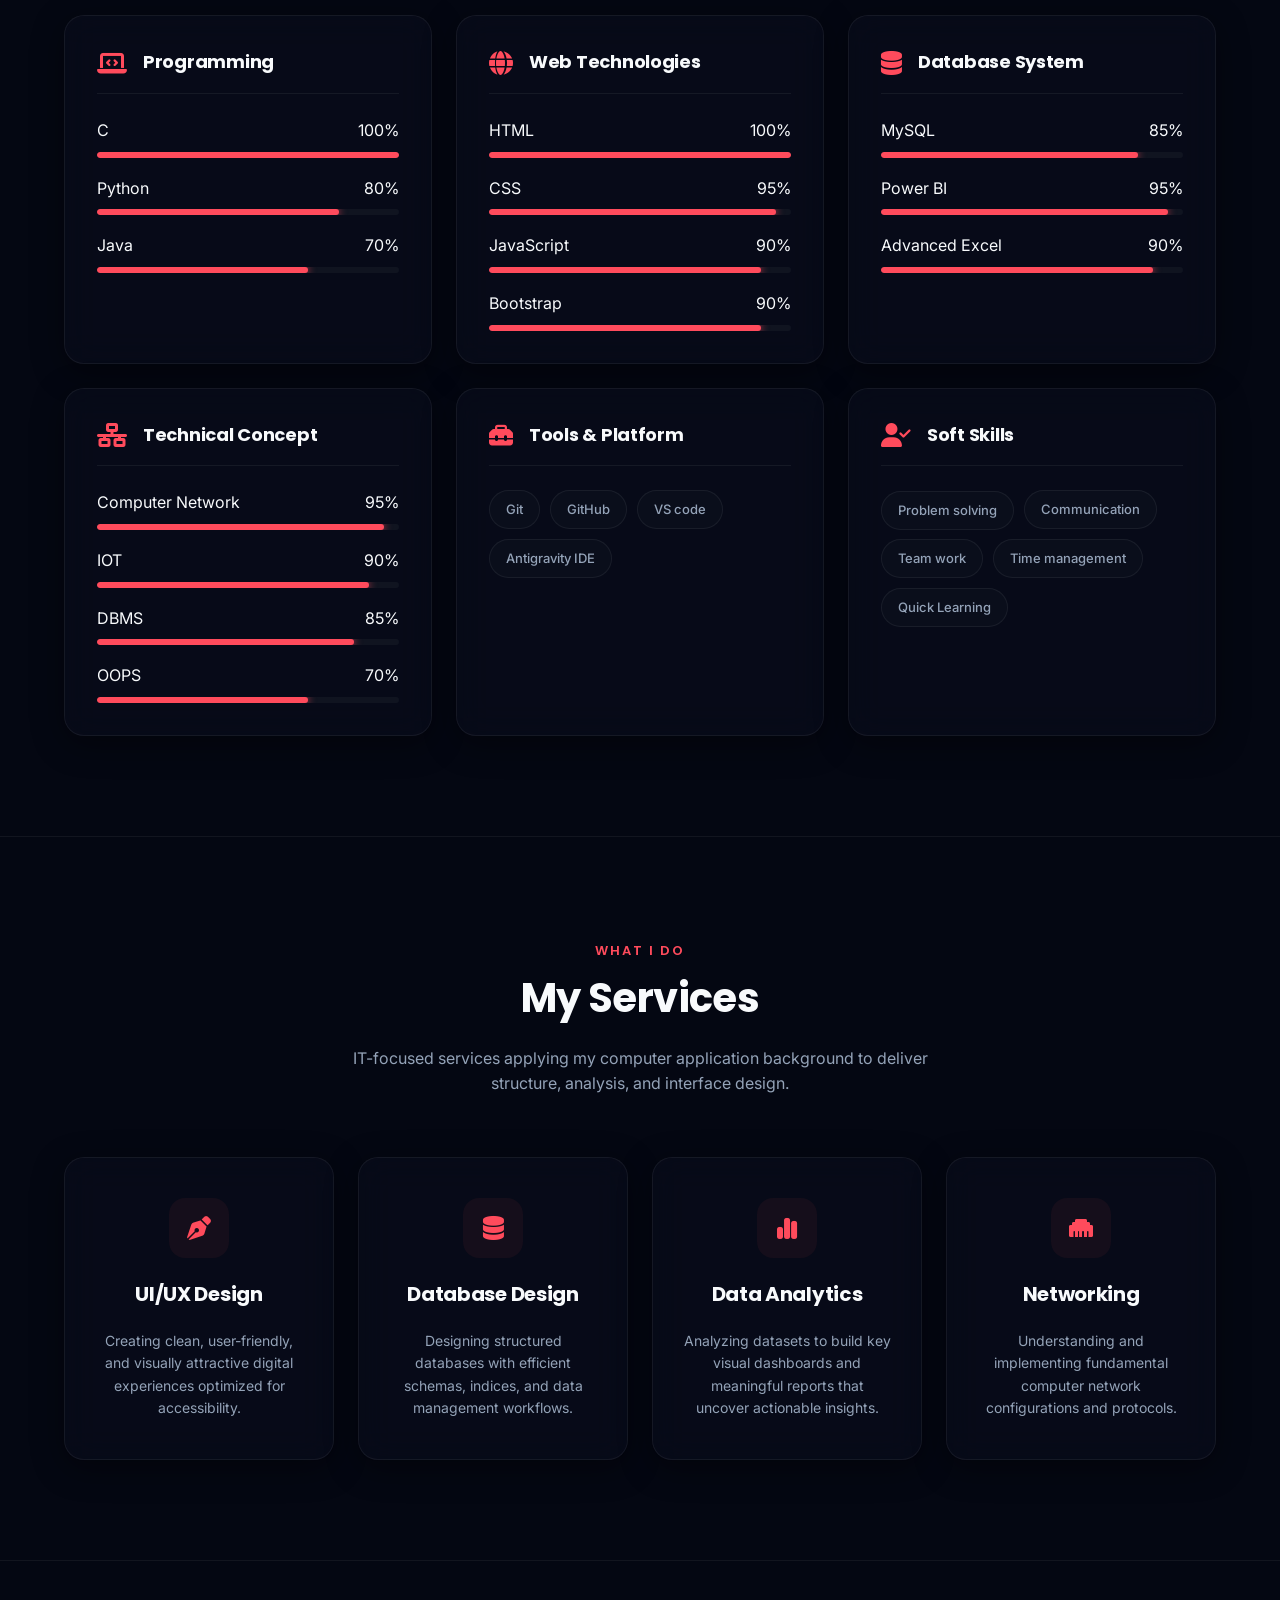
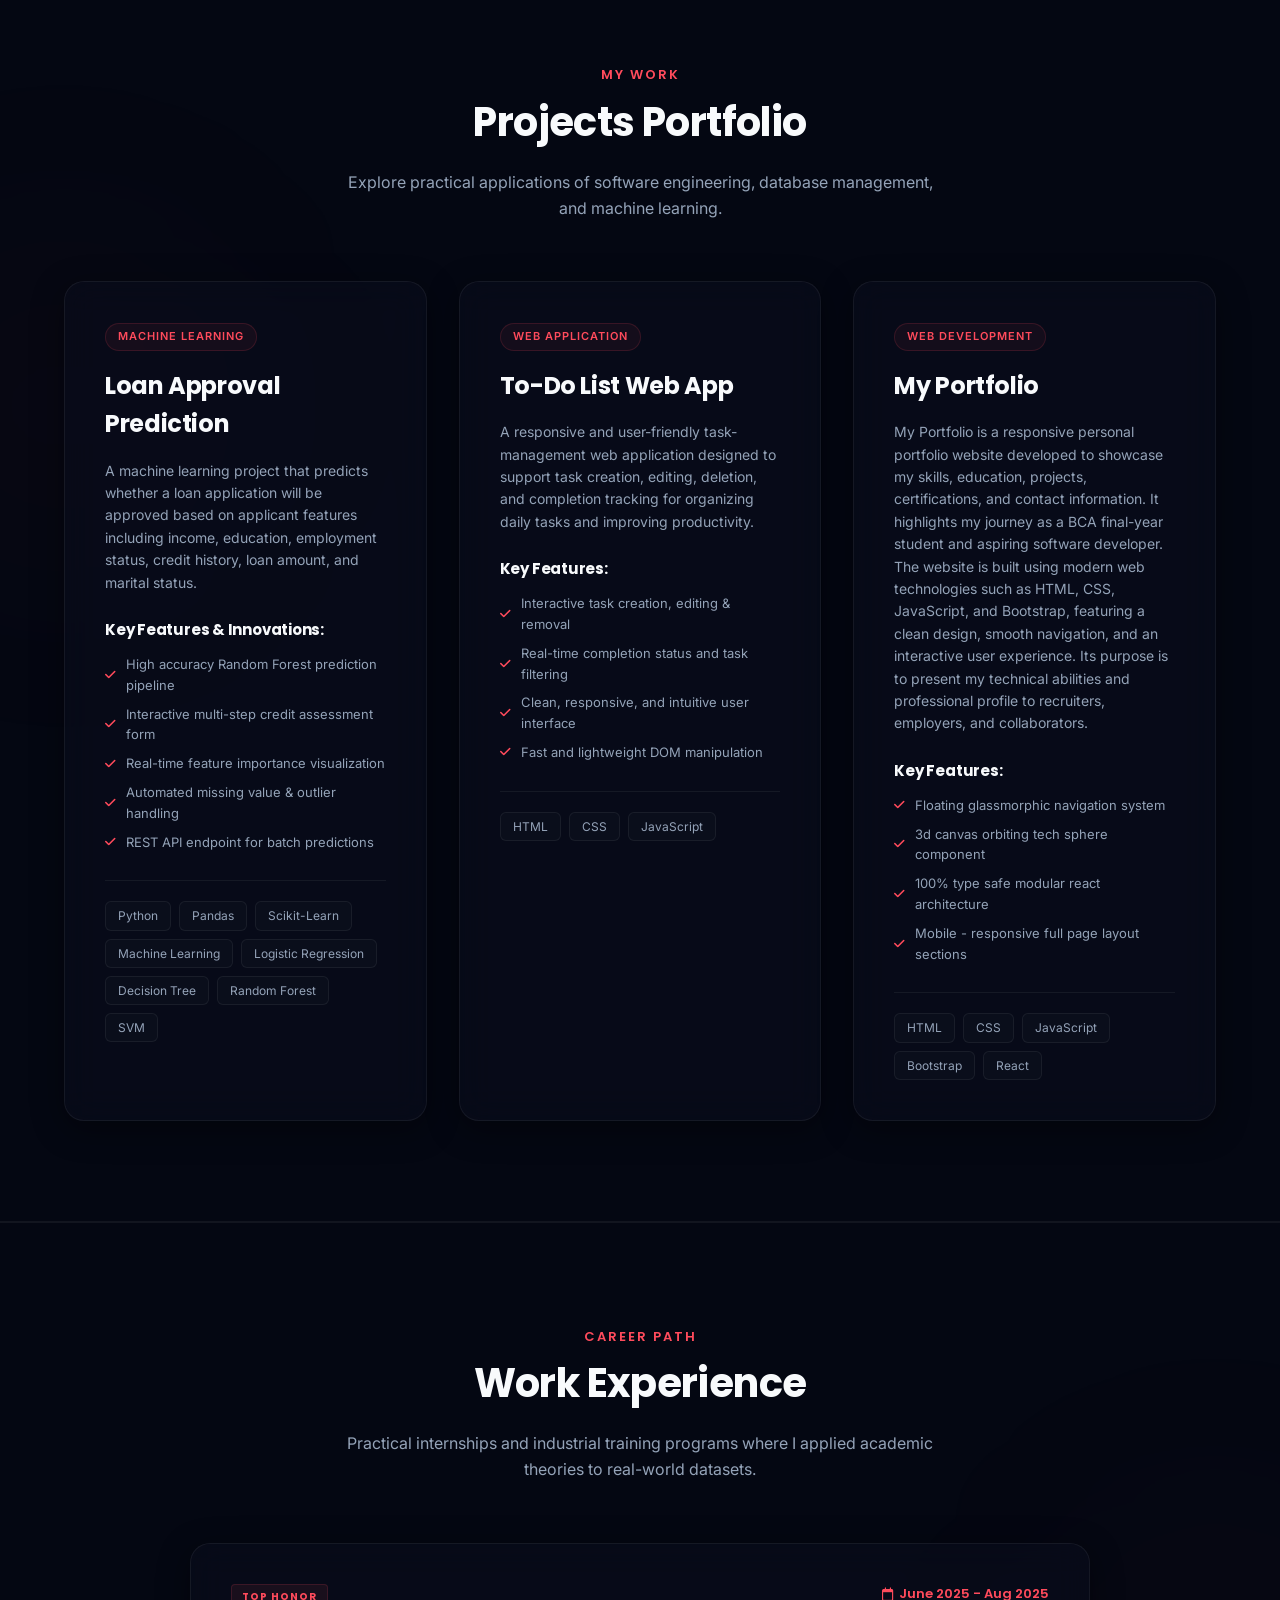
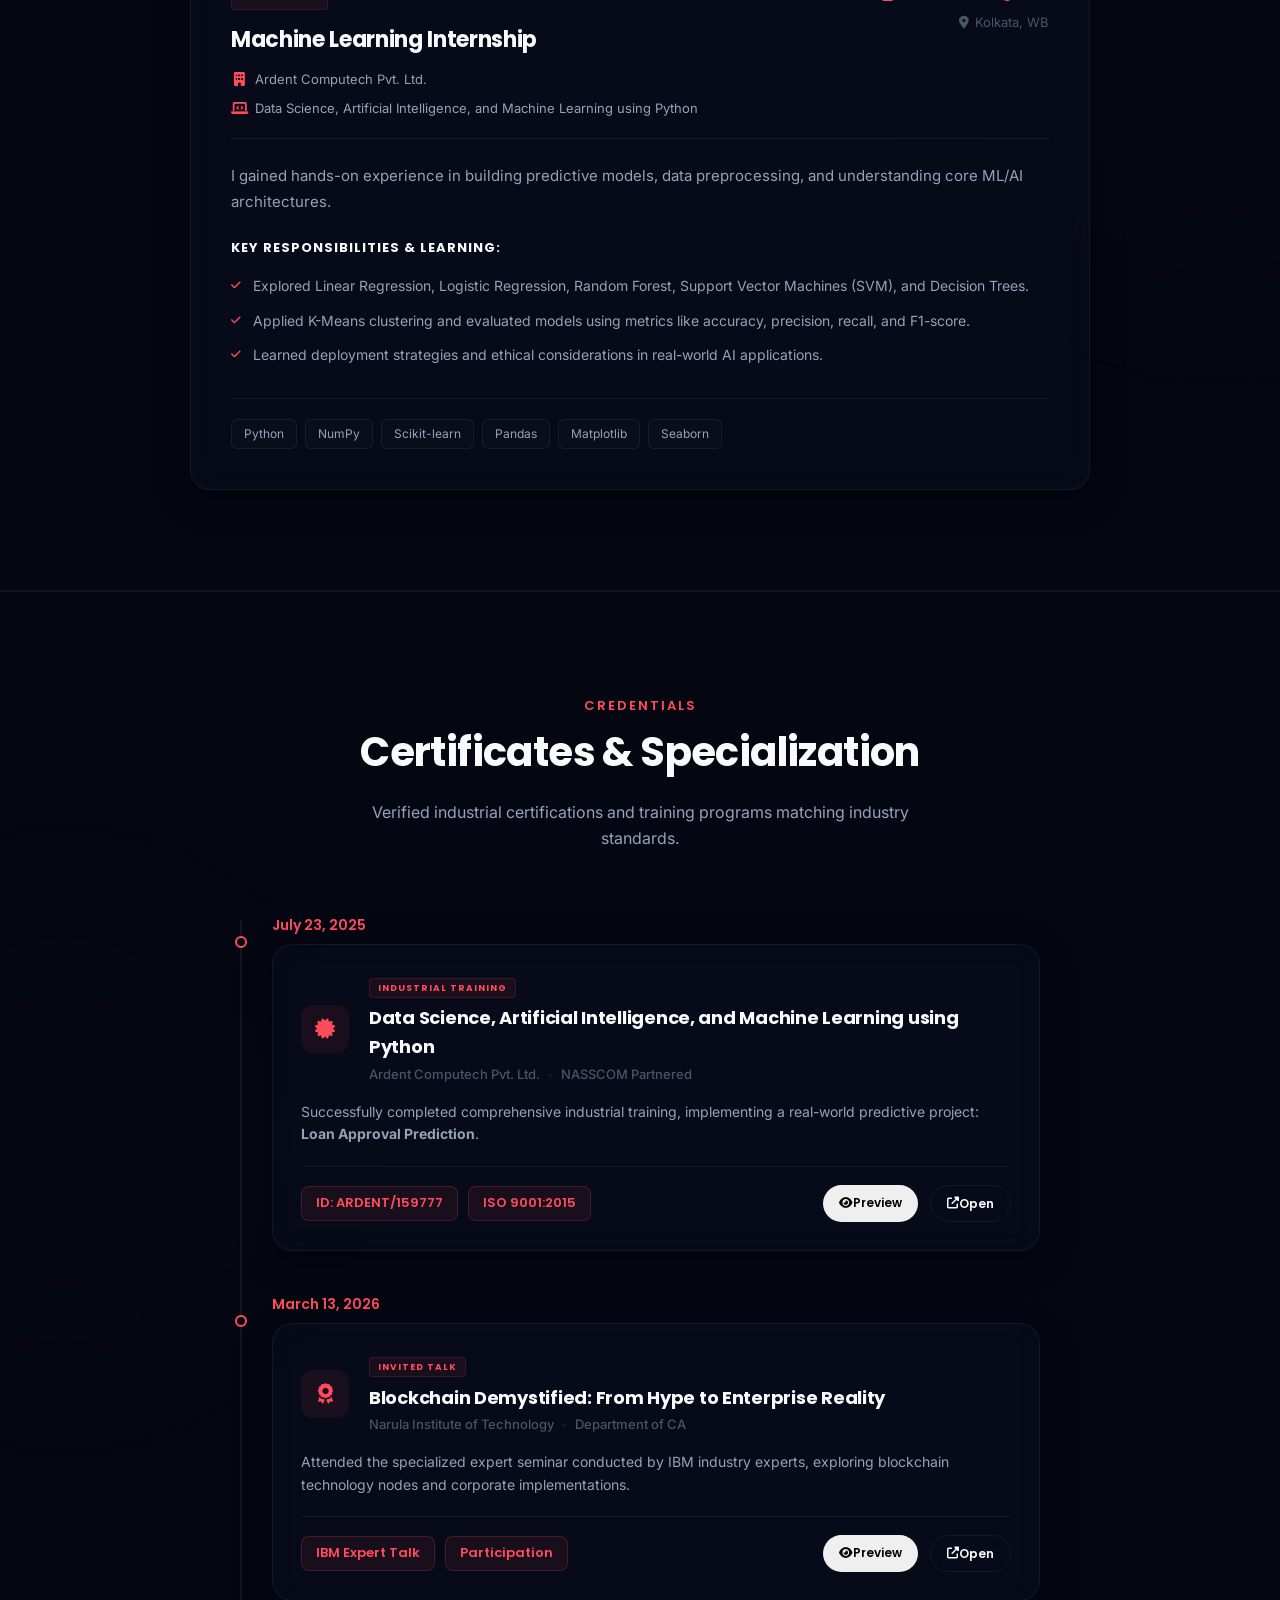
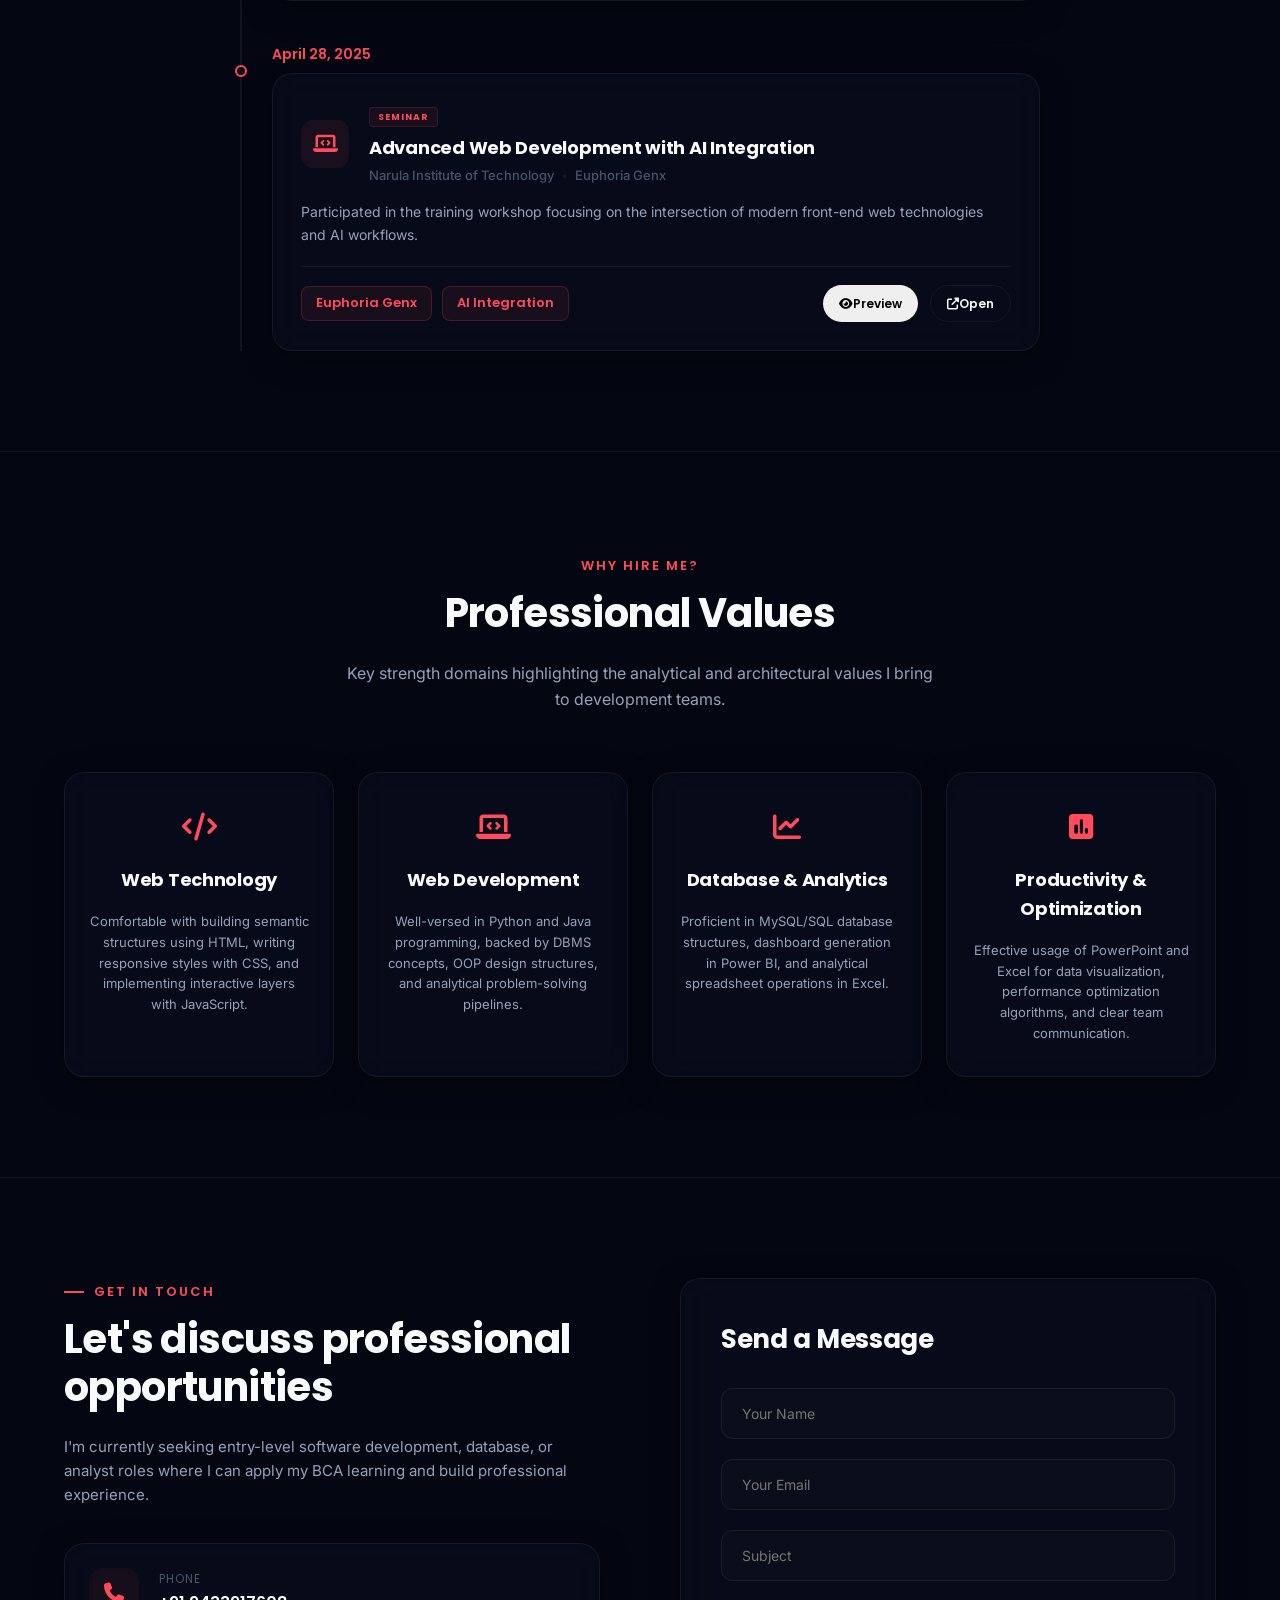
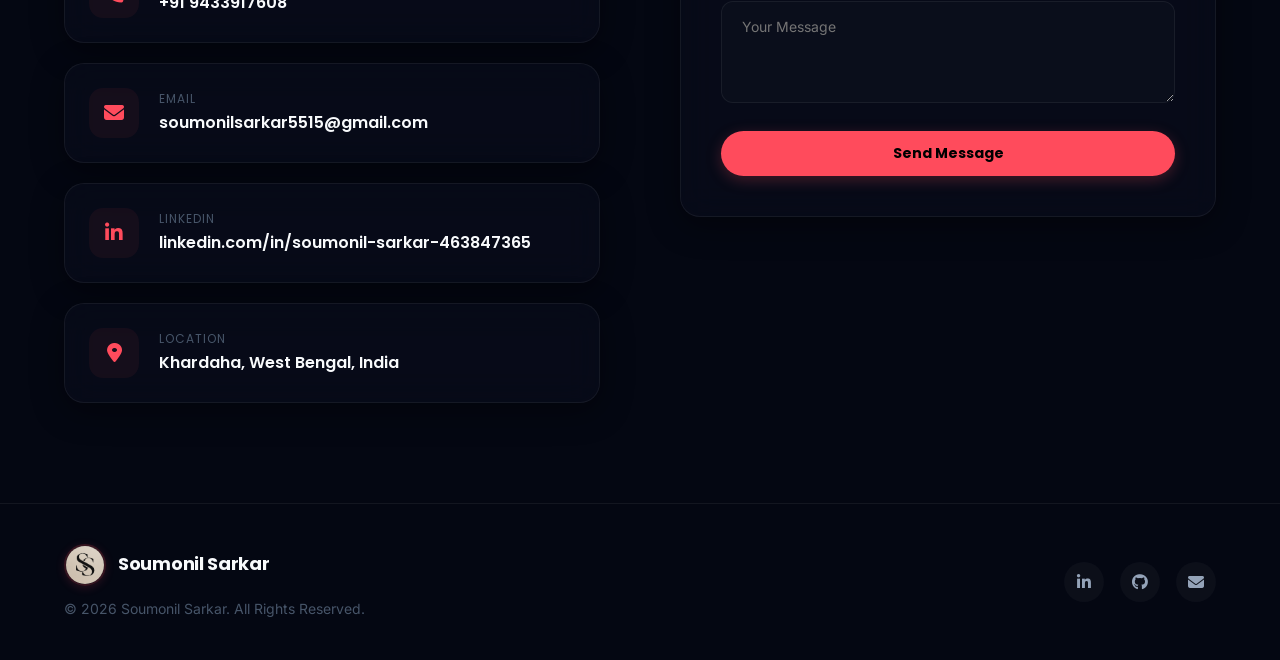
==== commit 9e583bb3: "Change View Portfolio button text to View Projects" ====
--- a/index.html
+++ b/index.html
@@ -156,7 +156,7 @@
 
                     <div class="hero-actions">
                         <a href="#projects" class="btn btn-primary" id="btn-portfolio-hero">
-                            <span>View Portfolio</span>
+                            <span>View Projects</span>
                             <i class="fa-solid fa-arrow-right arrow-icon"></i>
                         </a>
                         <a href="resume.pdf" target="_blank" class="btn btn-outline" id="btn-resume-hero" onclick="openCertModal('resume.pdf', 'Soumonil Sarkar - Resume'); return false;">
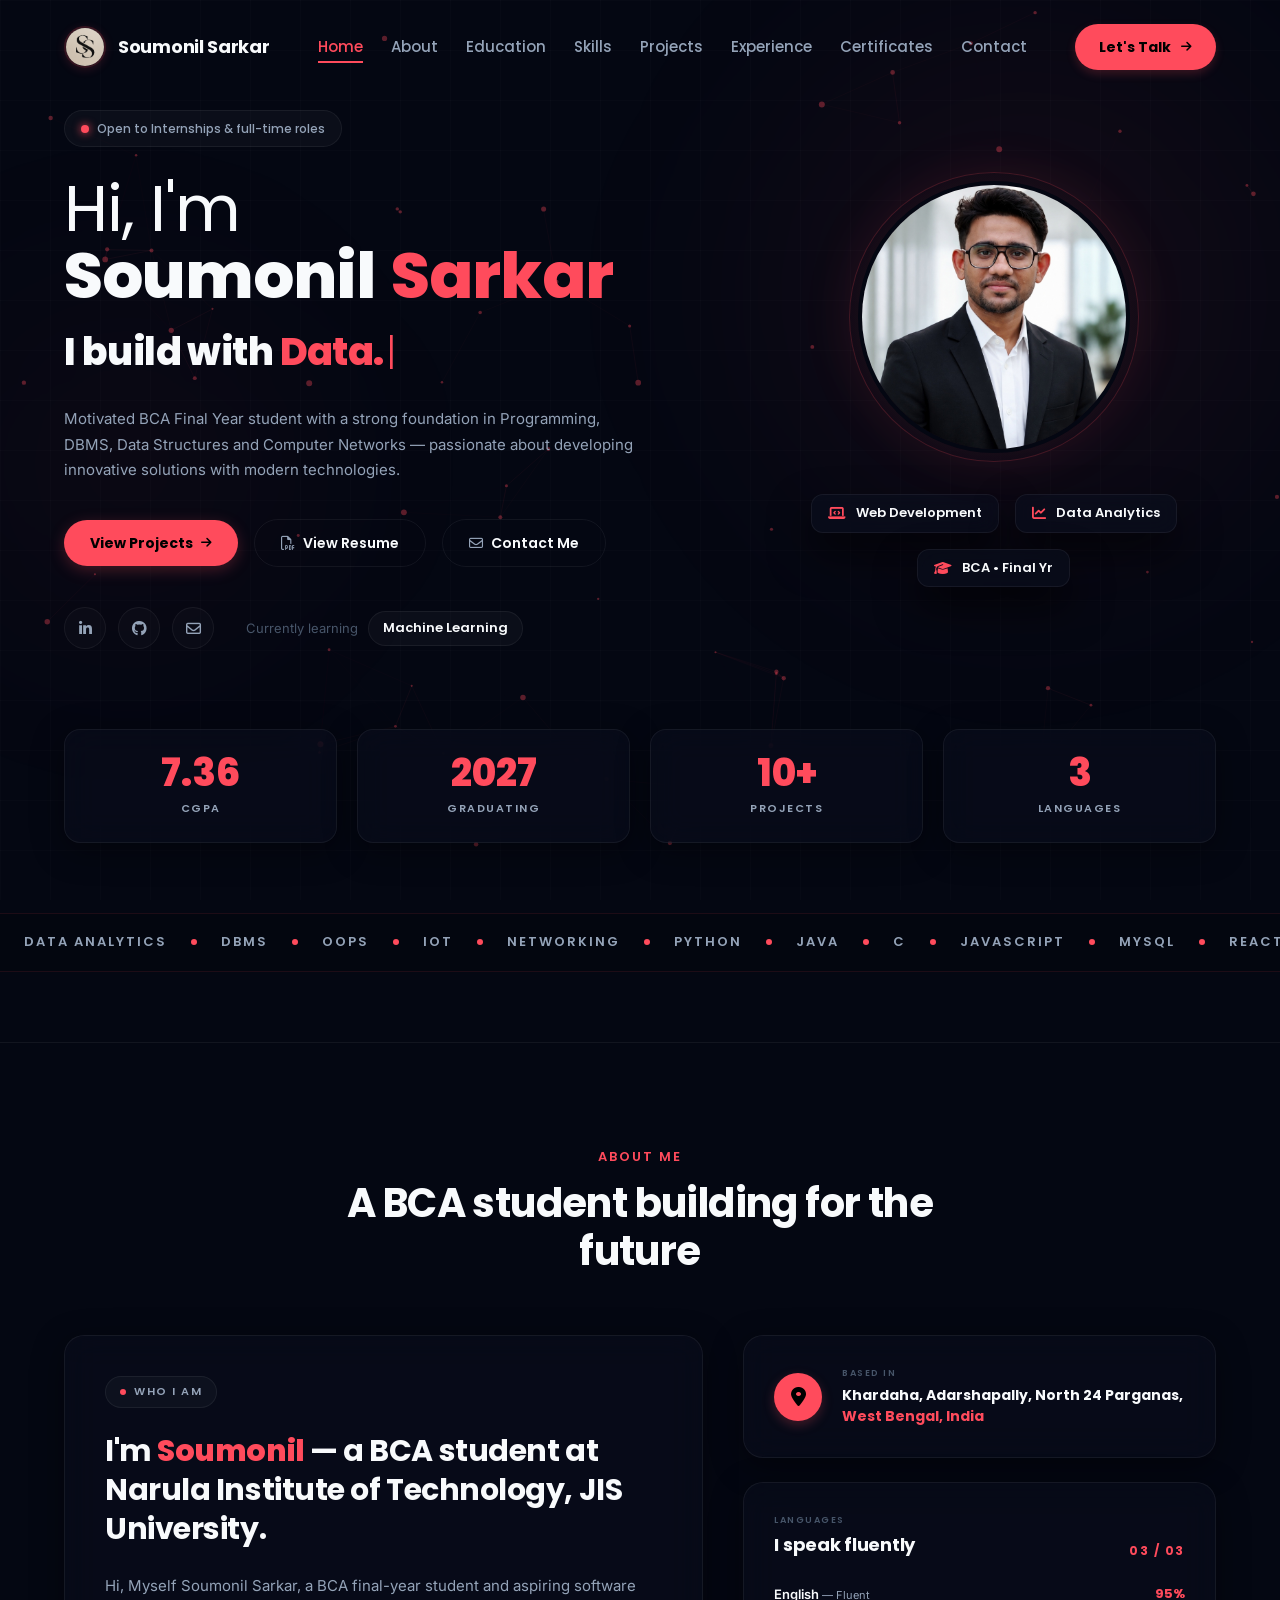
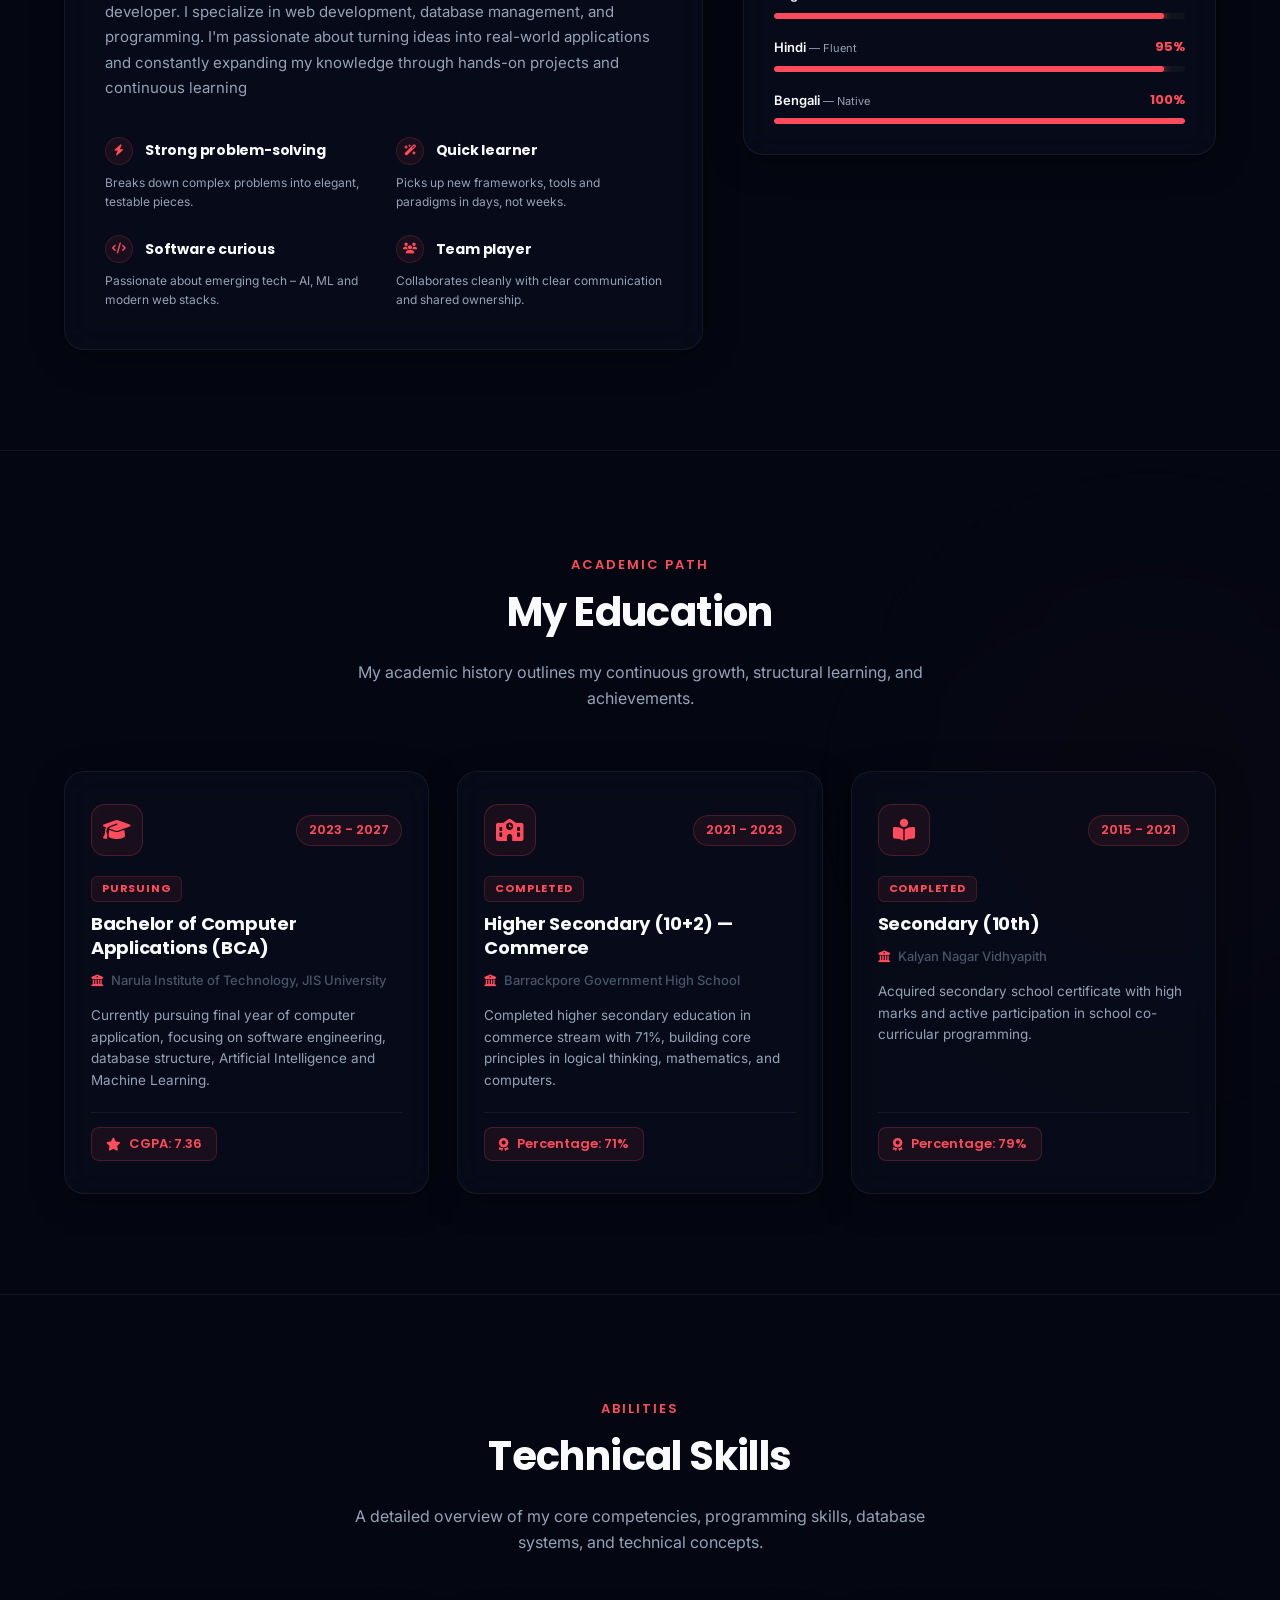
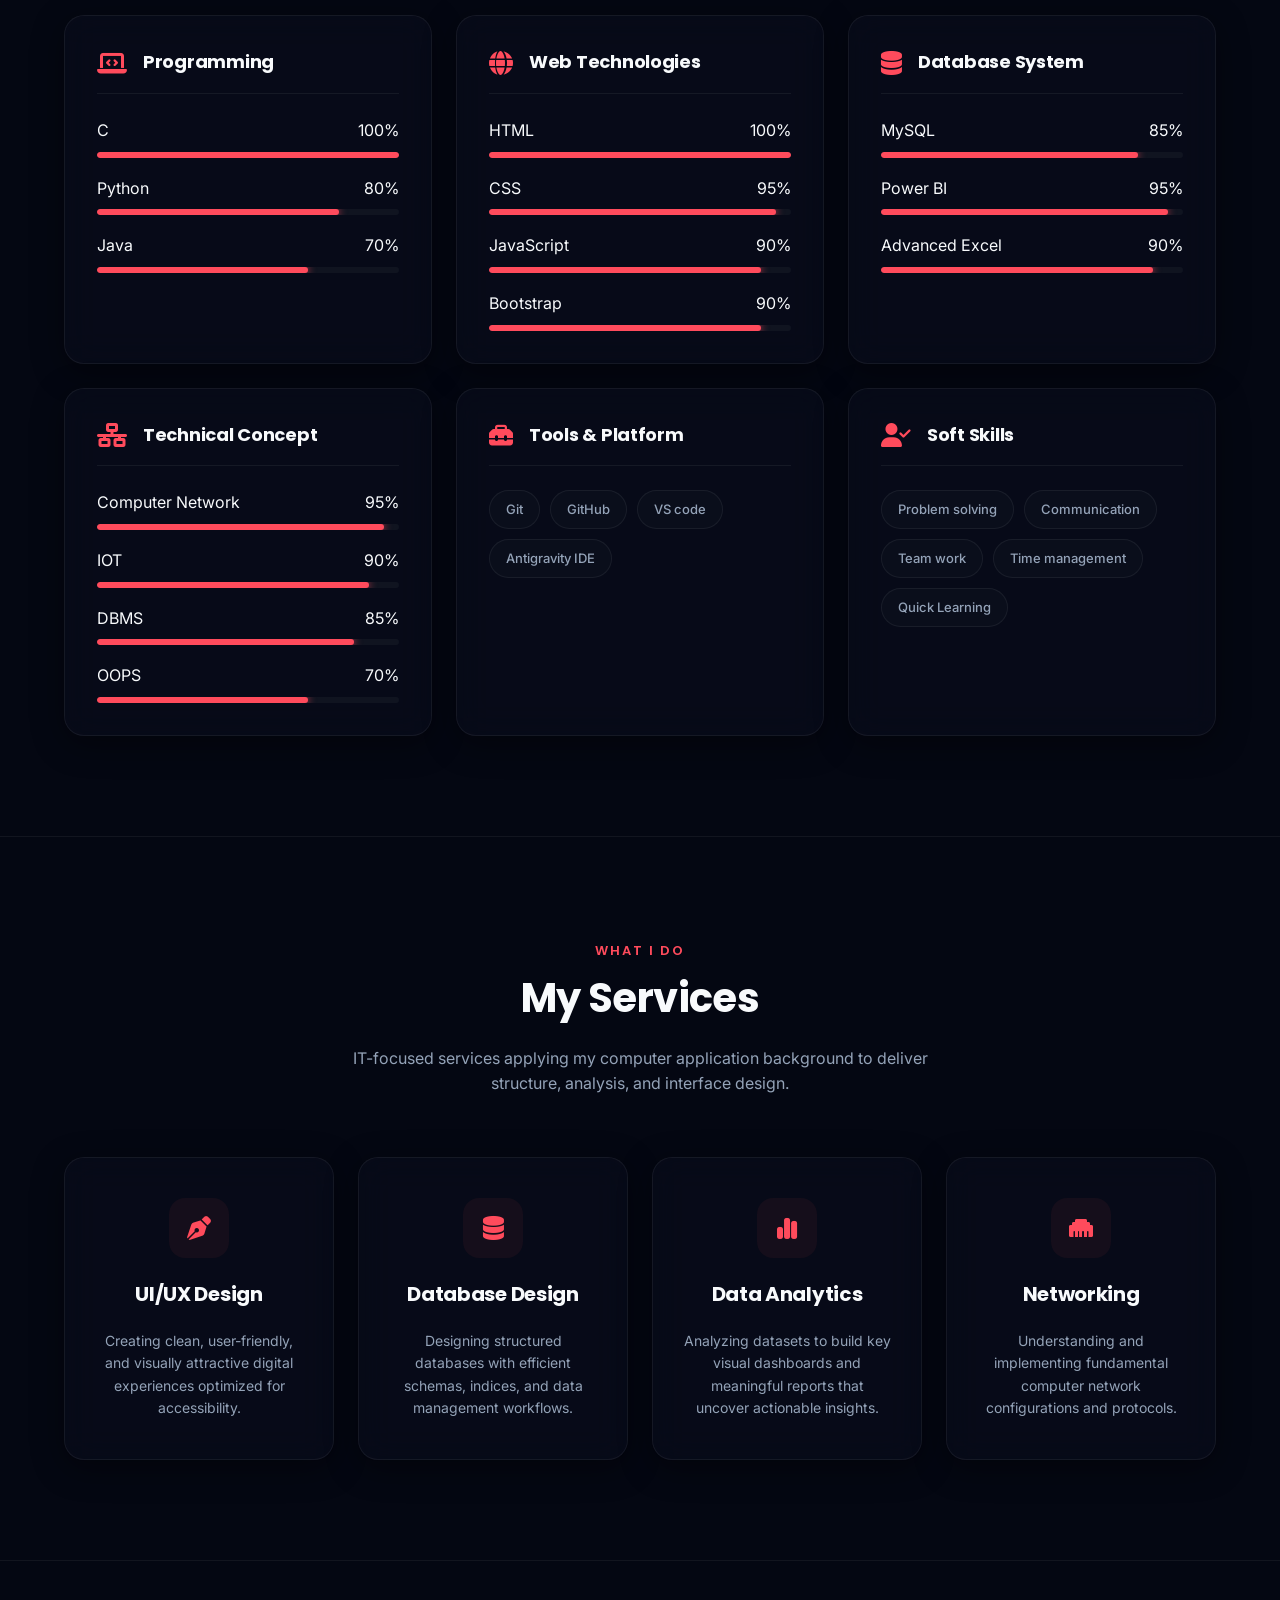
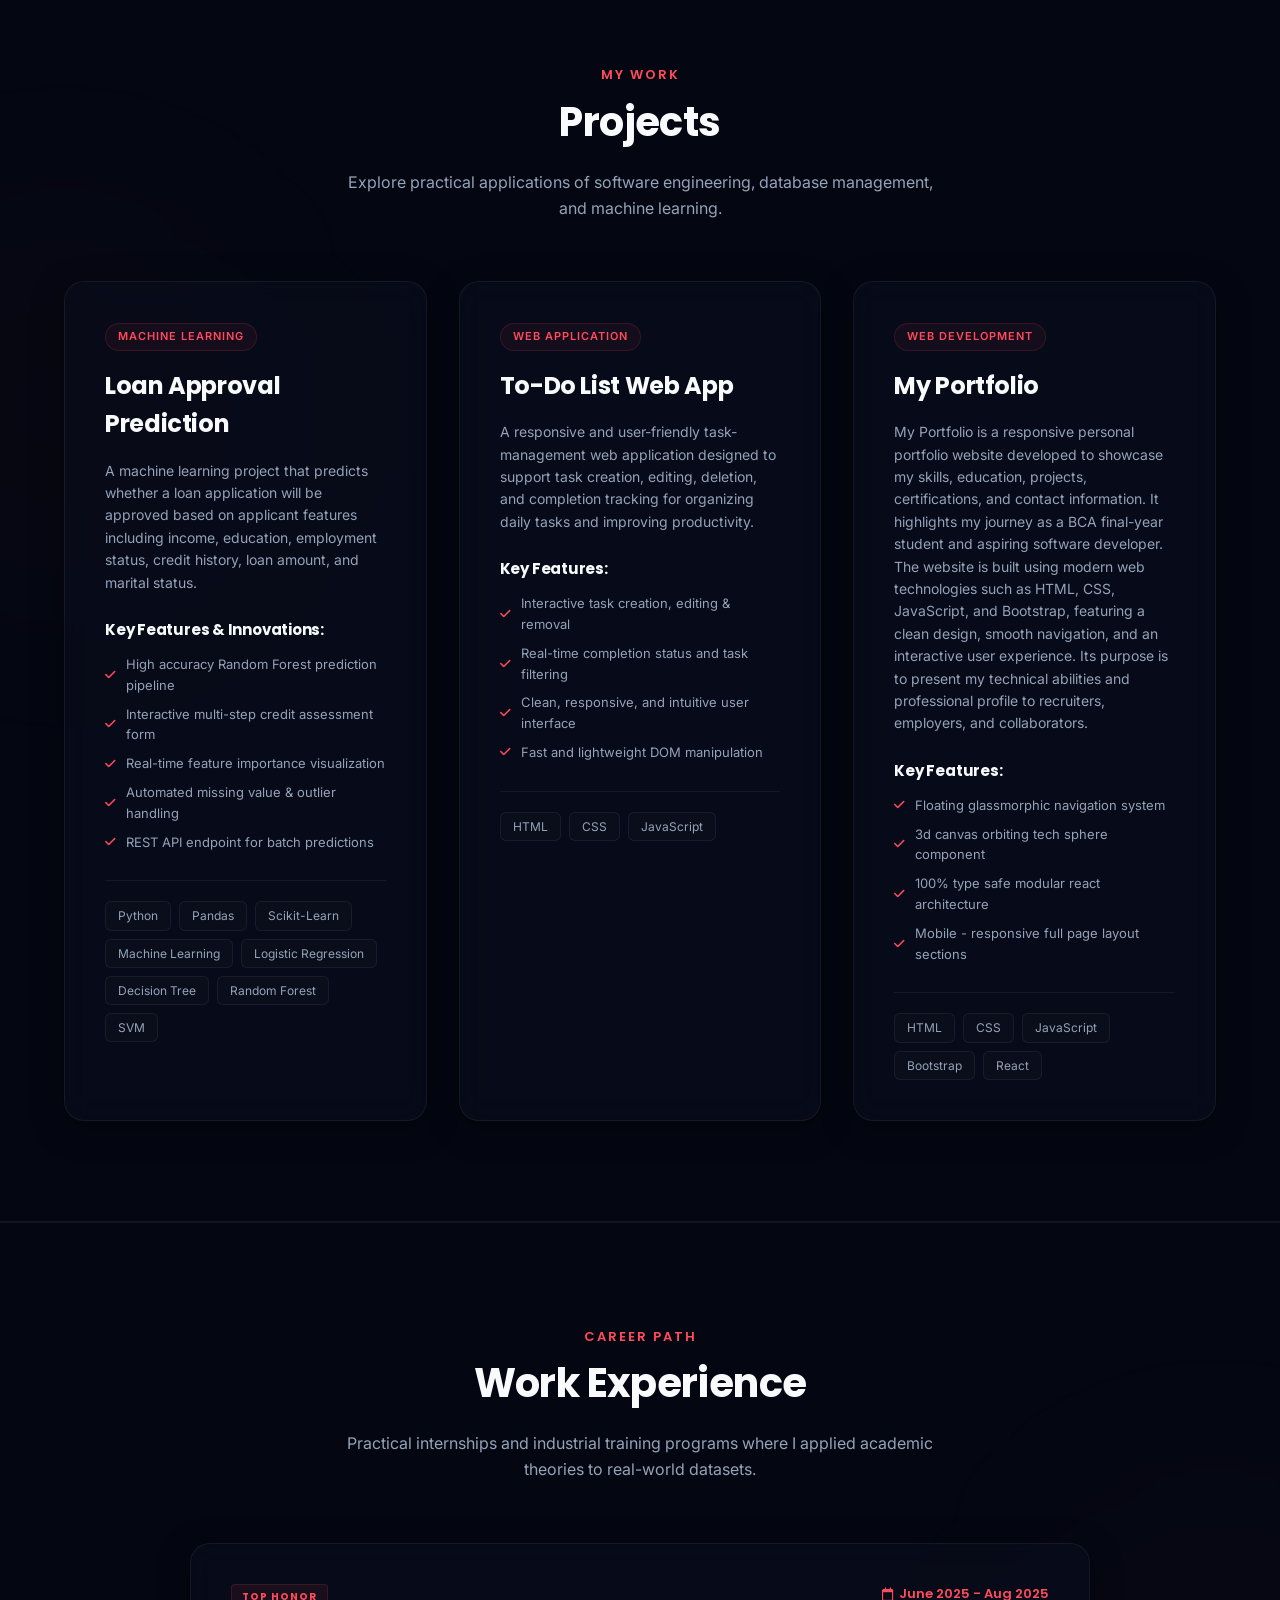
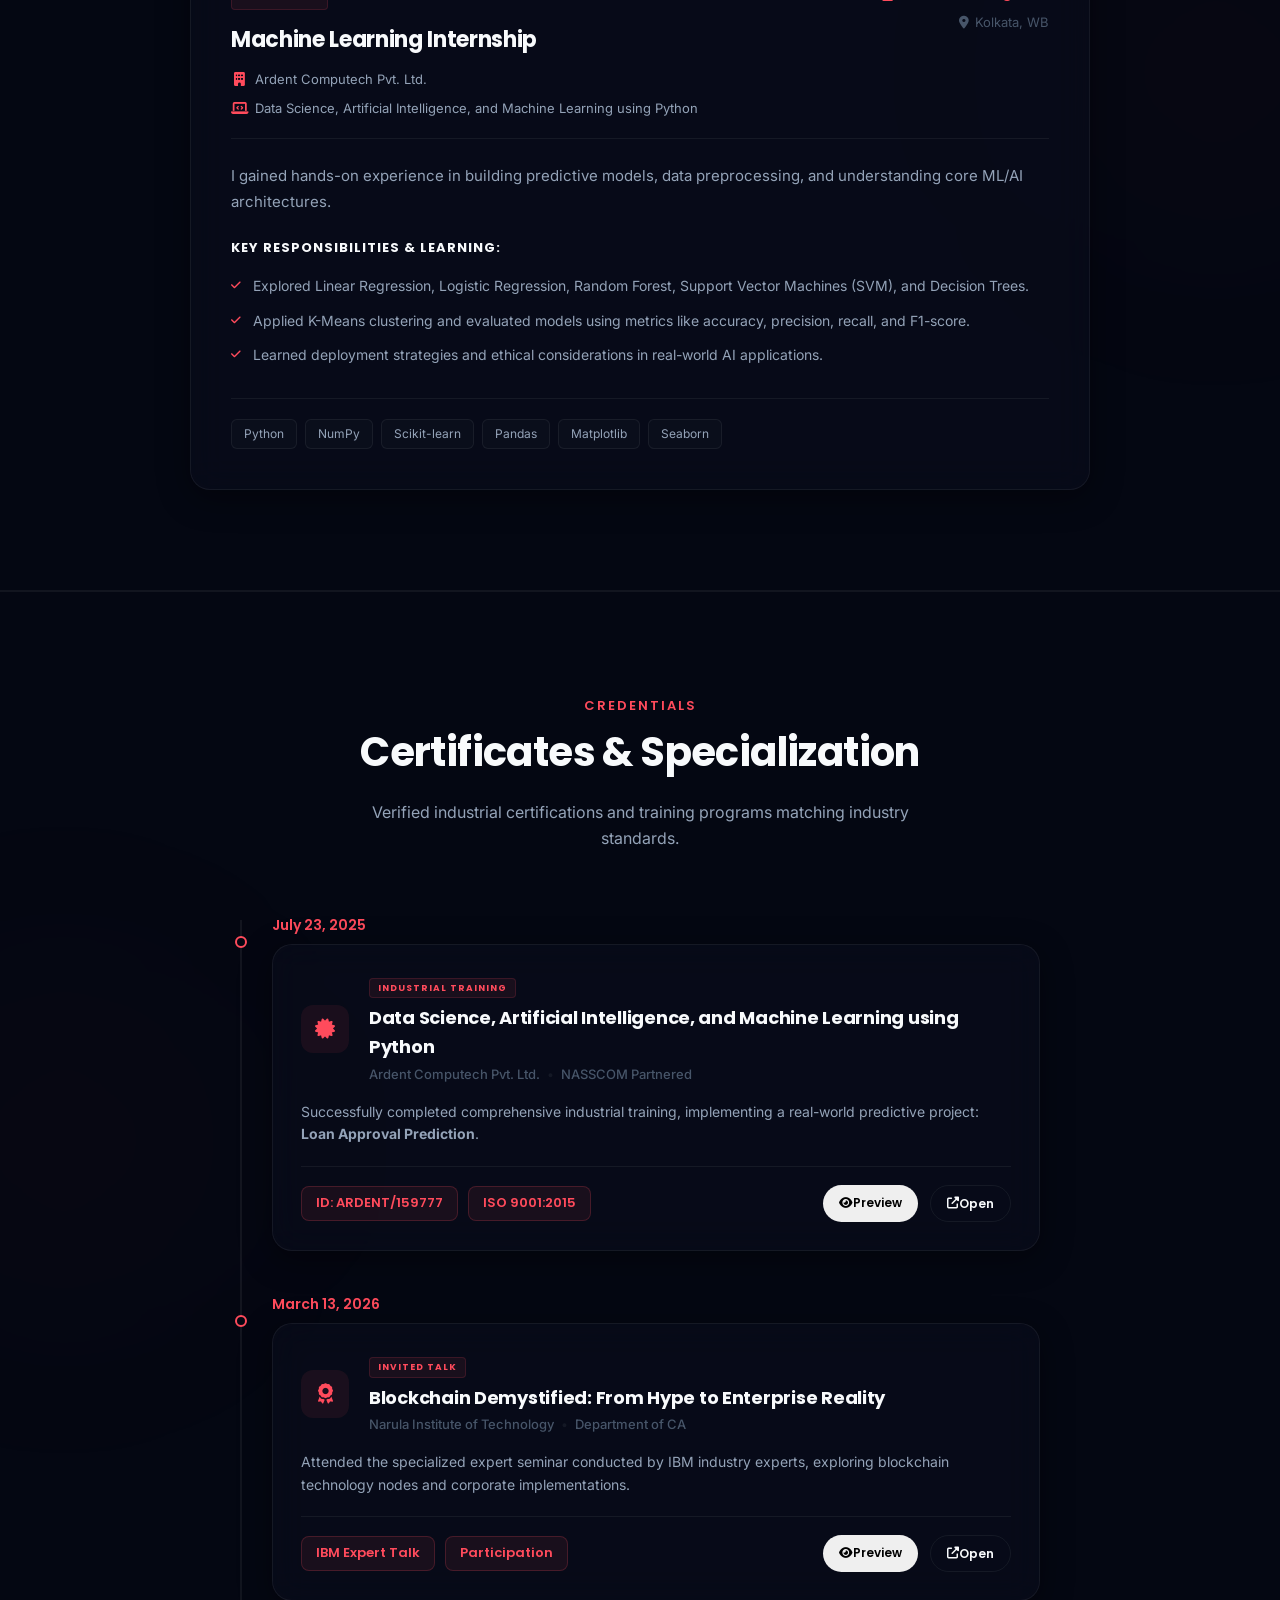
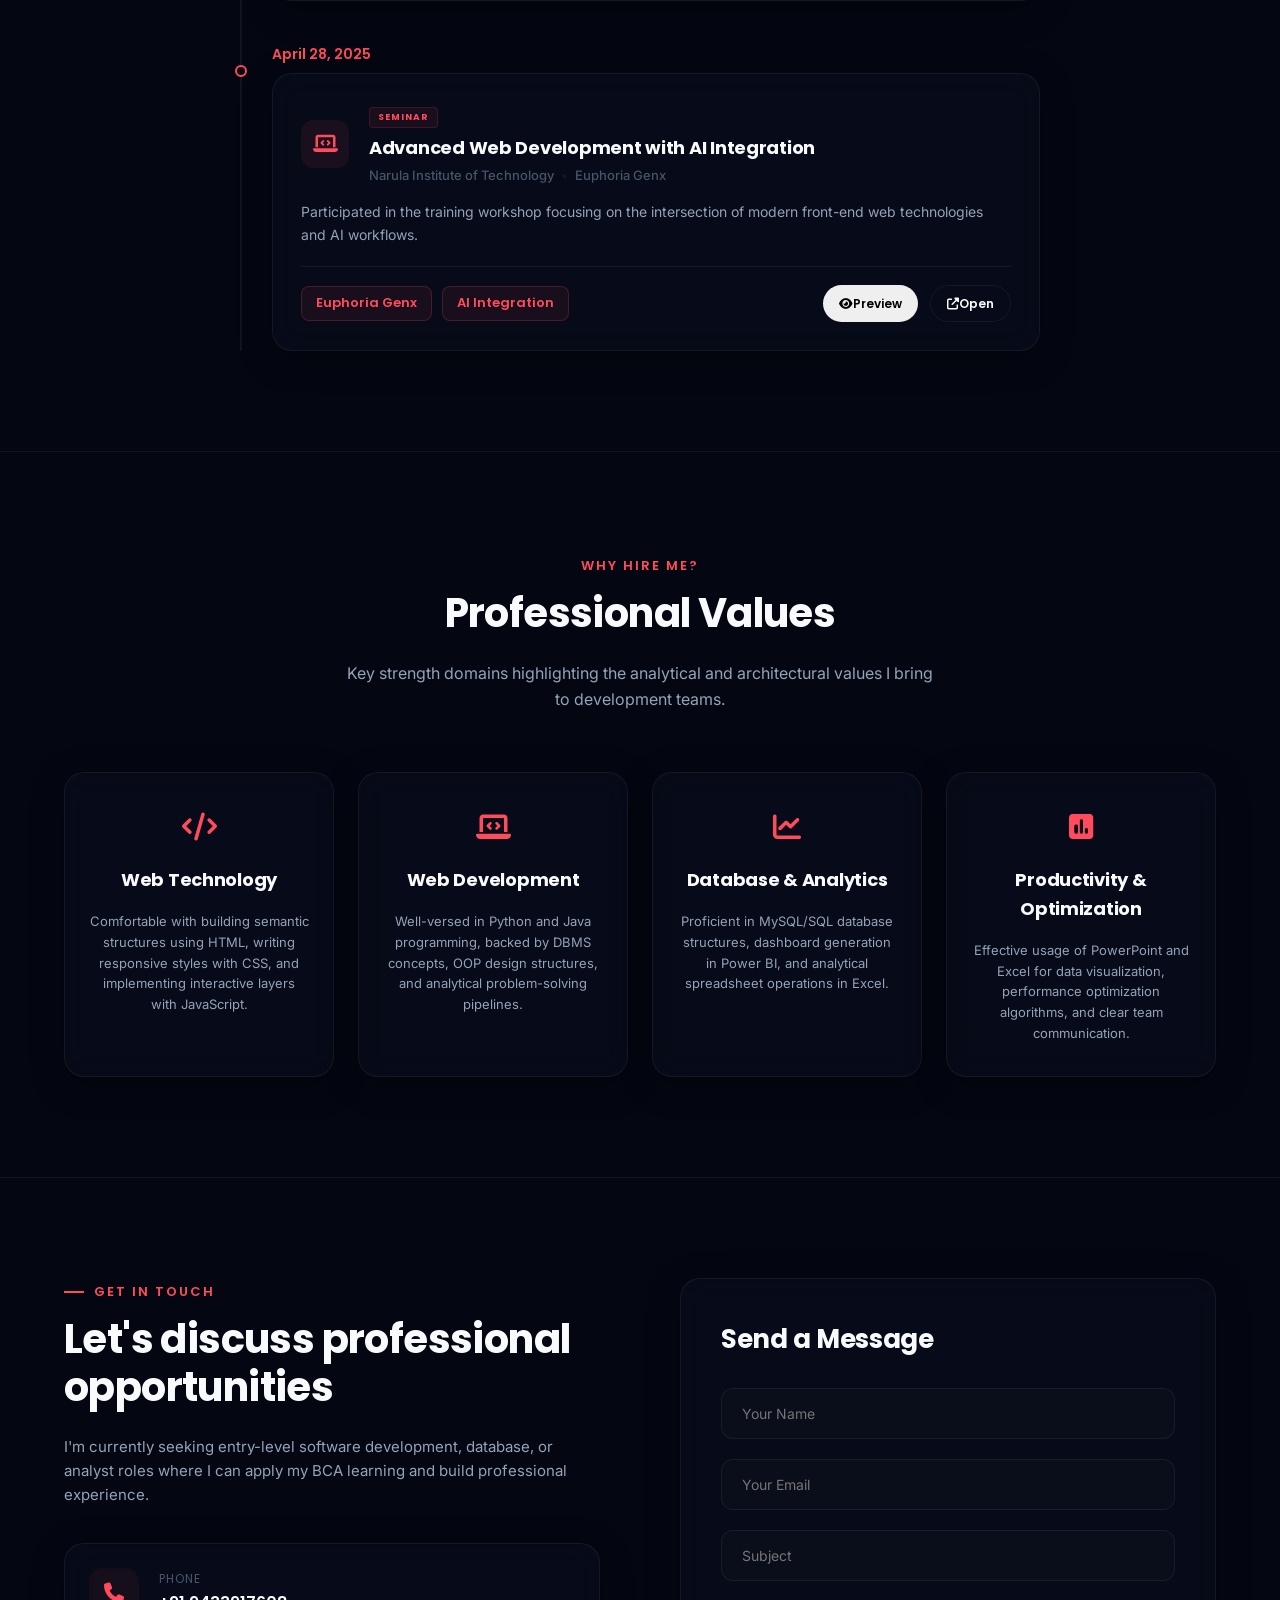
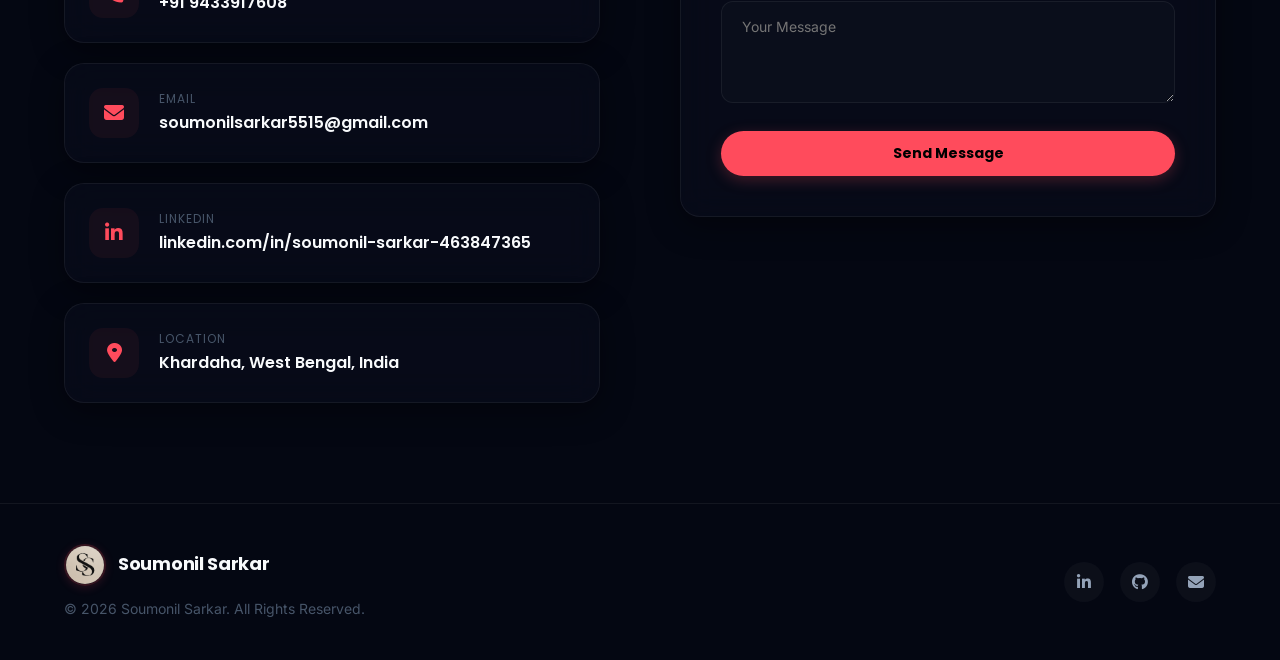
==== commit 98461382: "Update section heading: remove Portfolio from Projects Portfolio to Projects" ====
--- a/index.html
+++ b/index.html
@@ -737,7 +737,7 @@
             <div class="container">
                 <div class="section-header-center">
                     <span class="section-subtitle">My Work</span>
-                    <h2 class="section-title">Projects Portfolio</h2>
+                    <h2 class="section-title">Projects</h2>
                     <p class="section-desc">Explore practical applications of software engineering, database management,
                         and machine learning.</p>
                 </div>
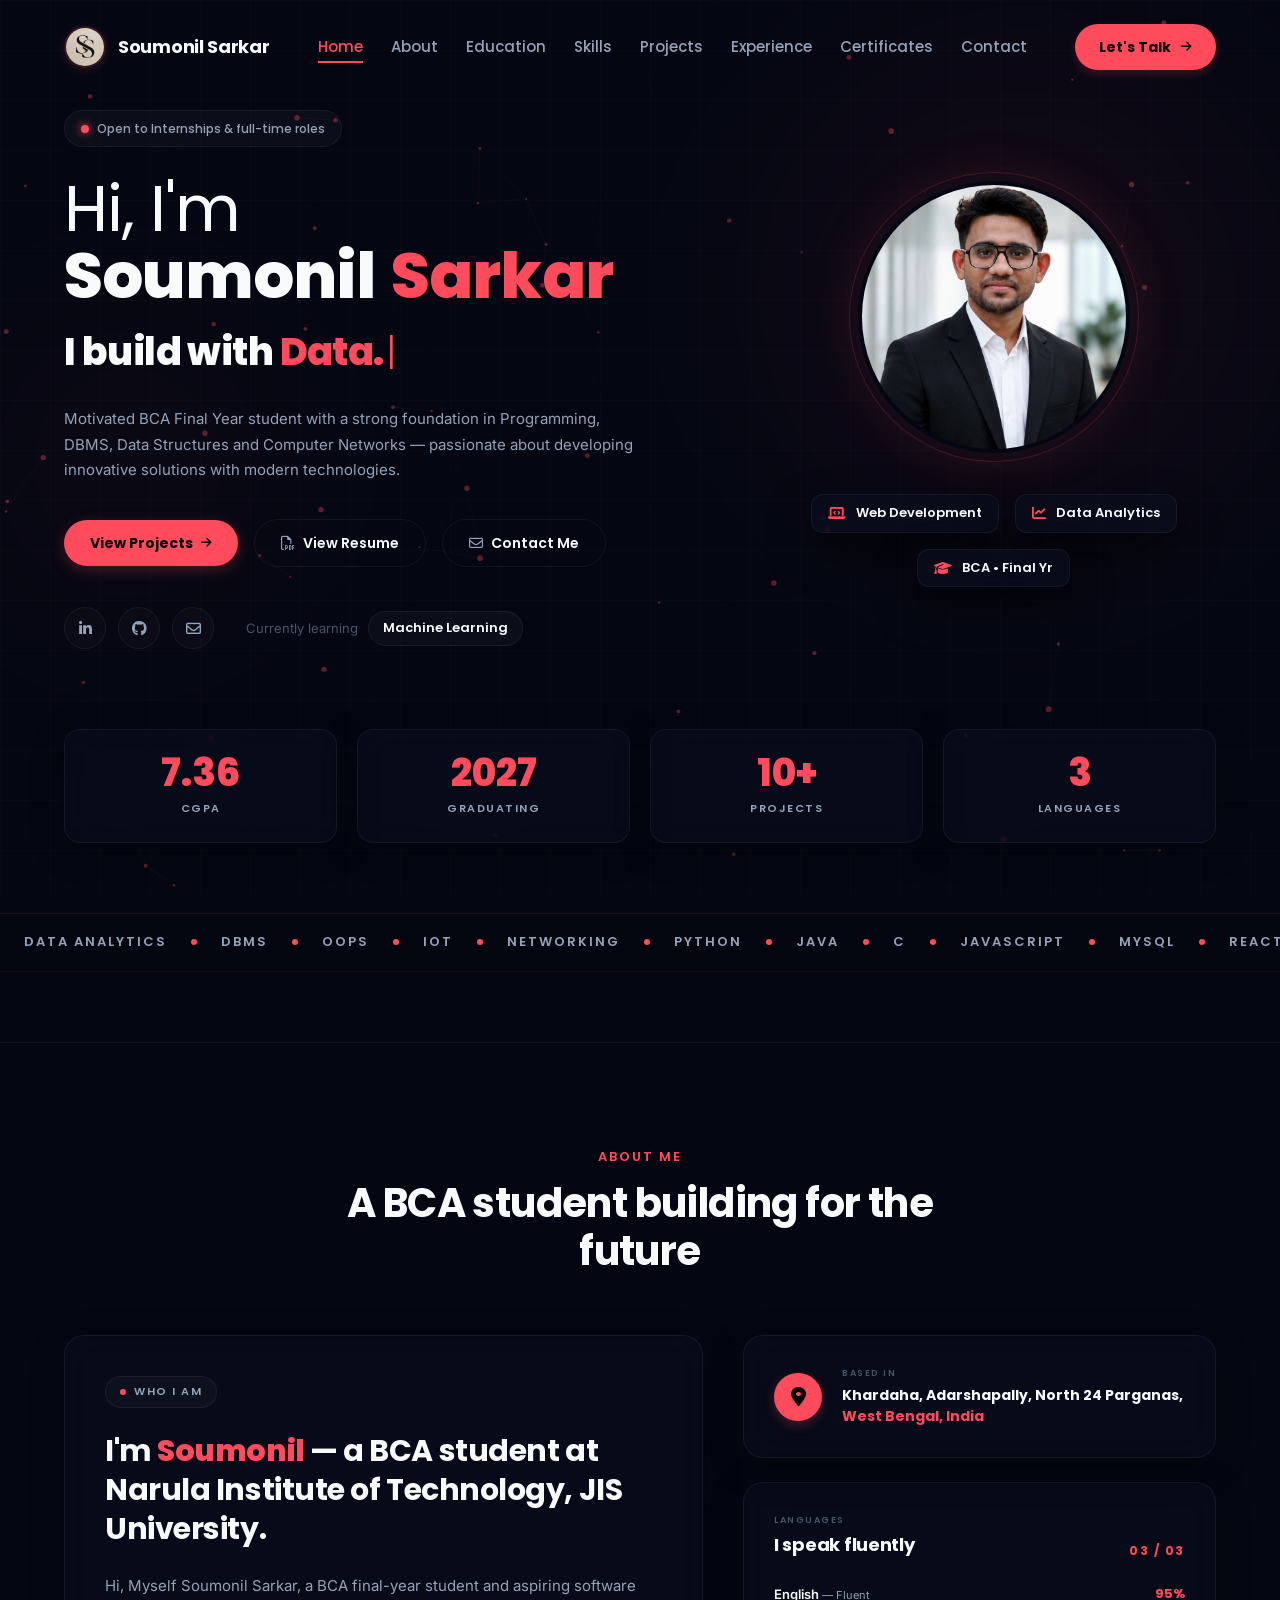
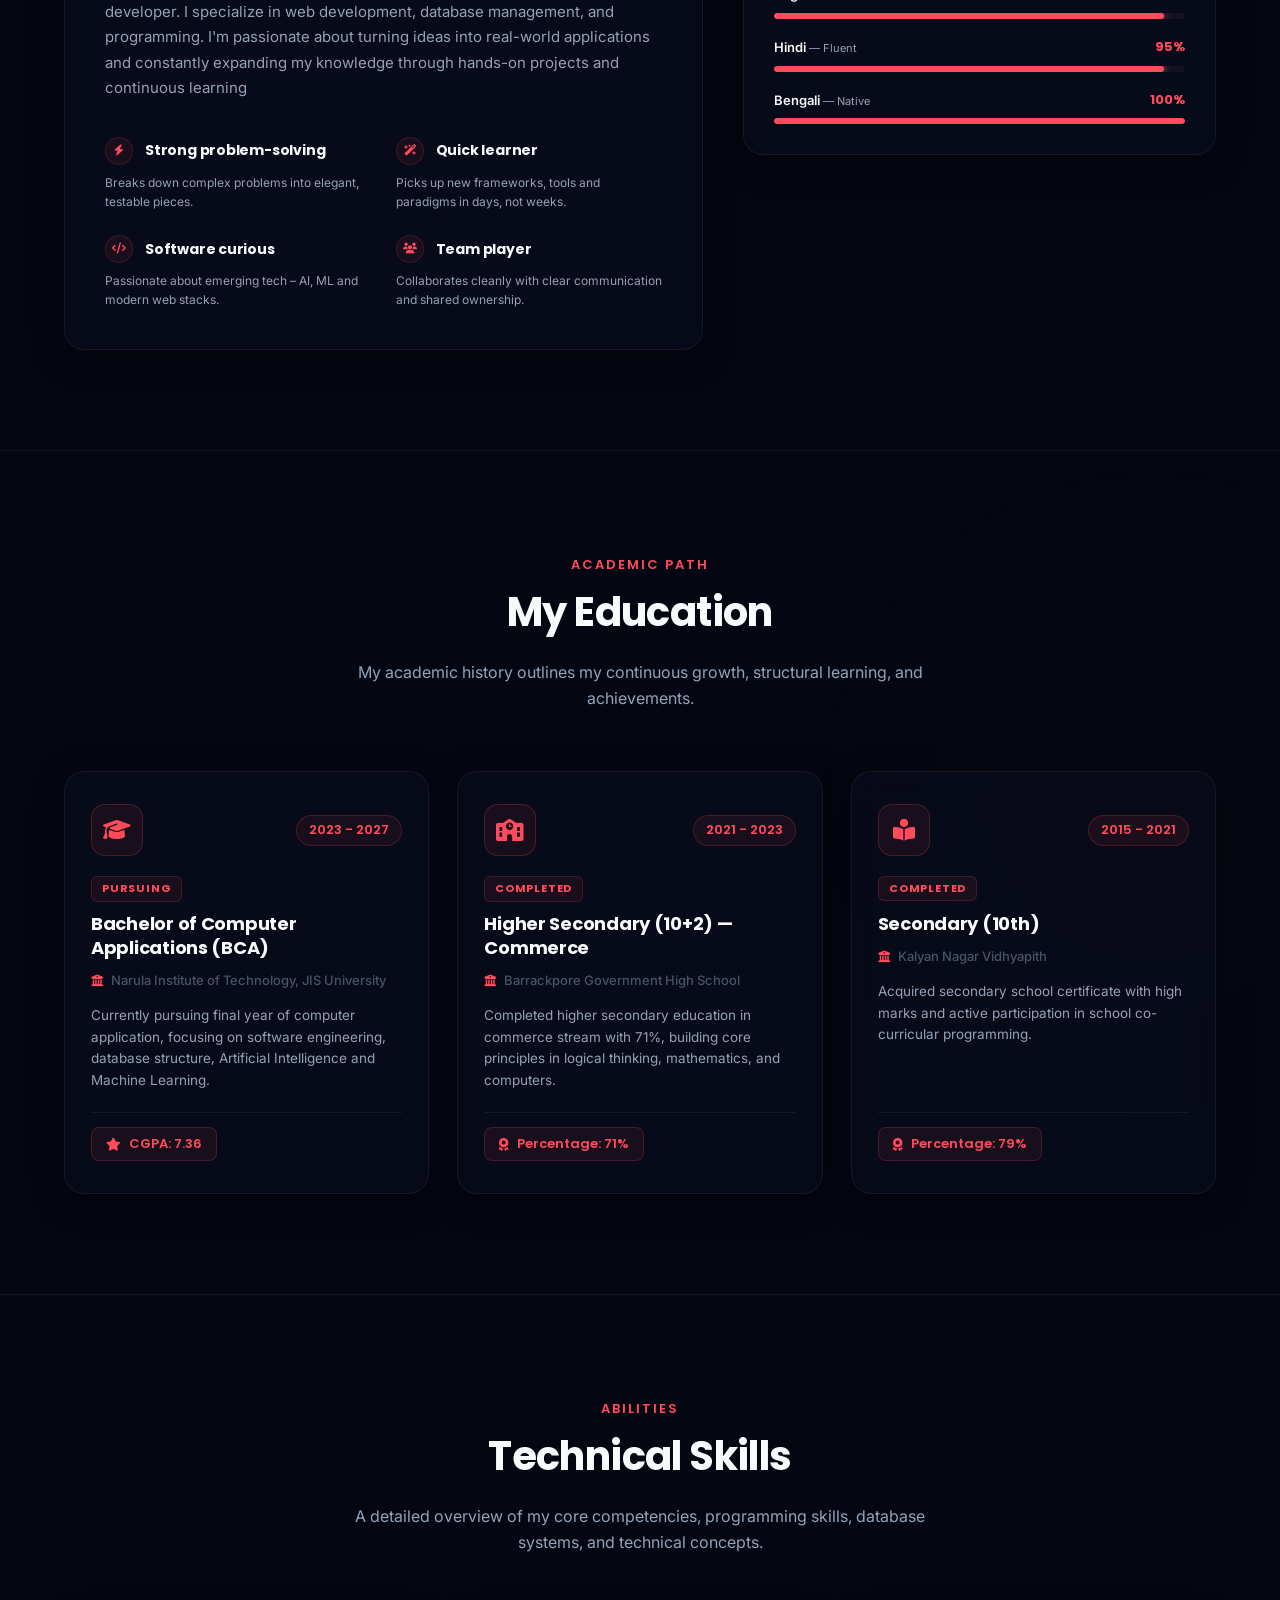
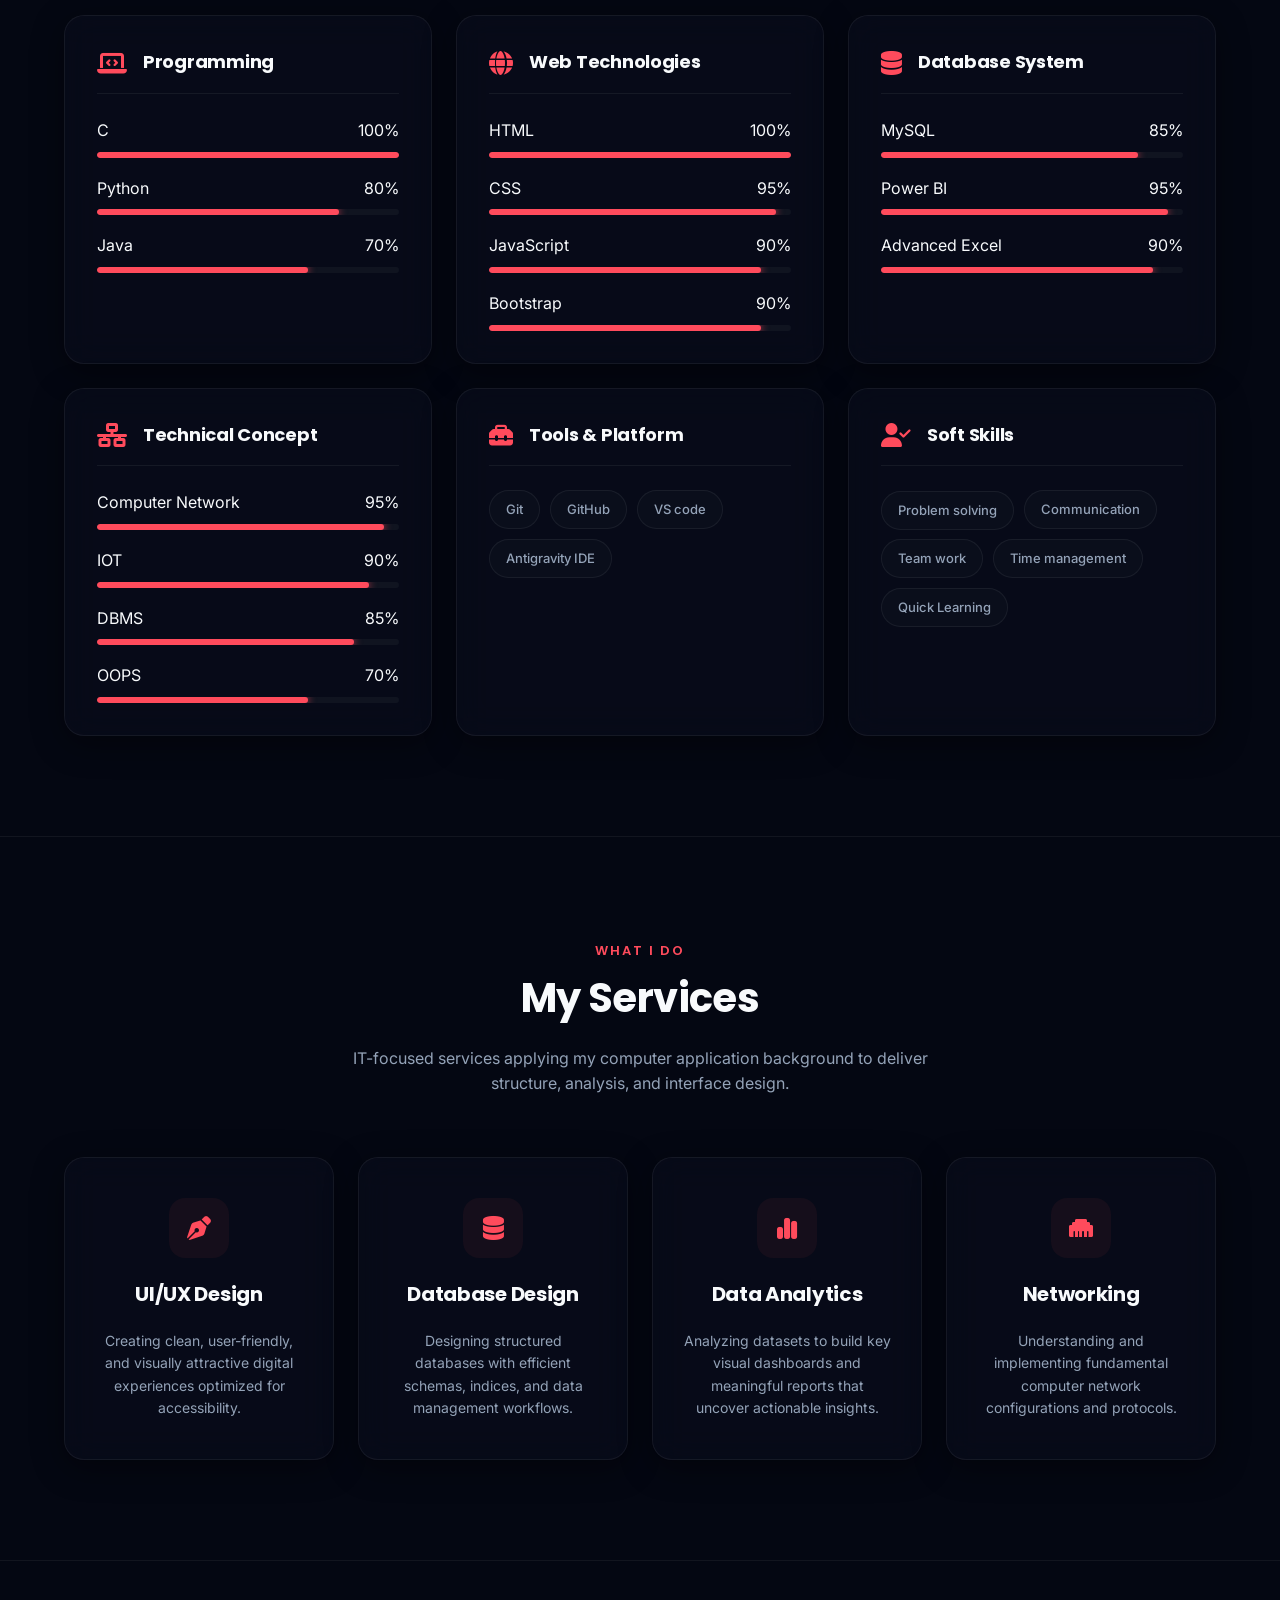
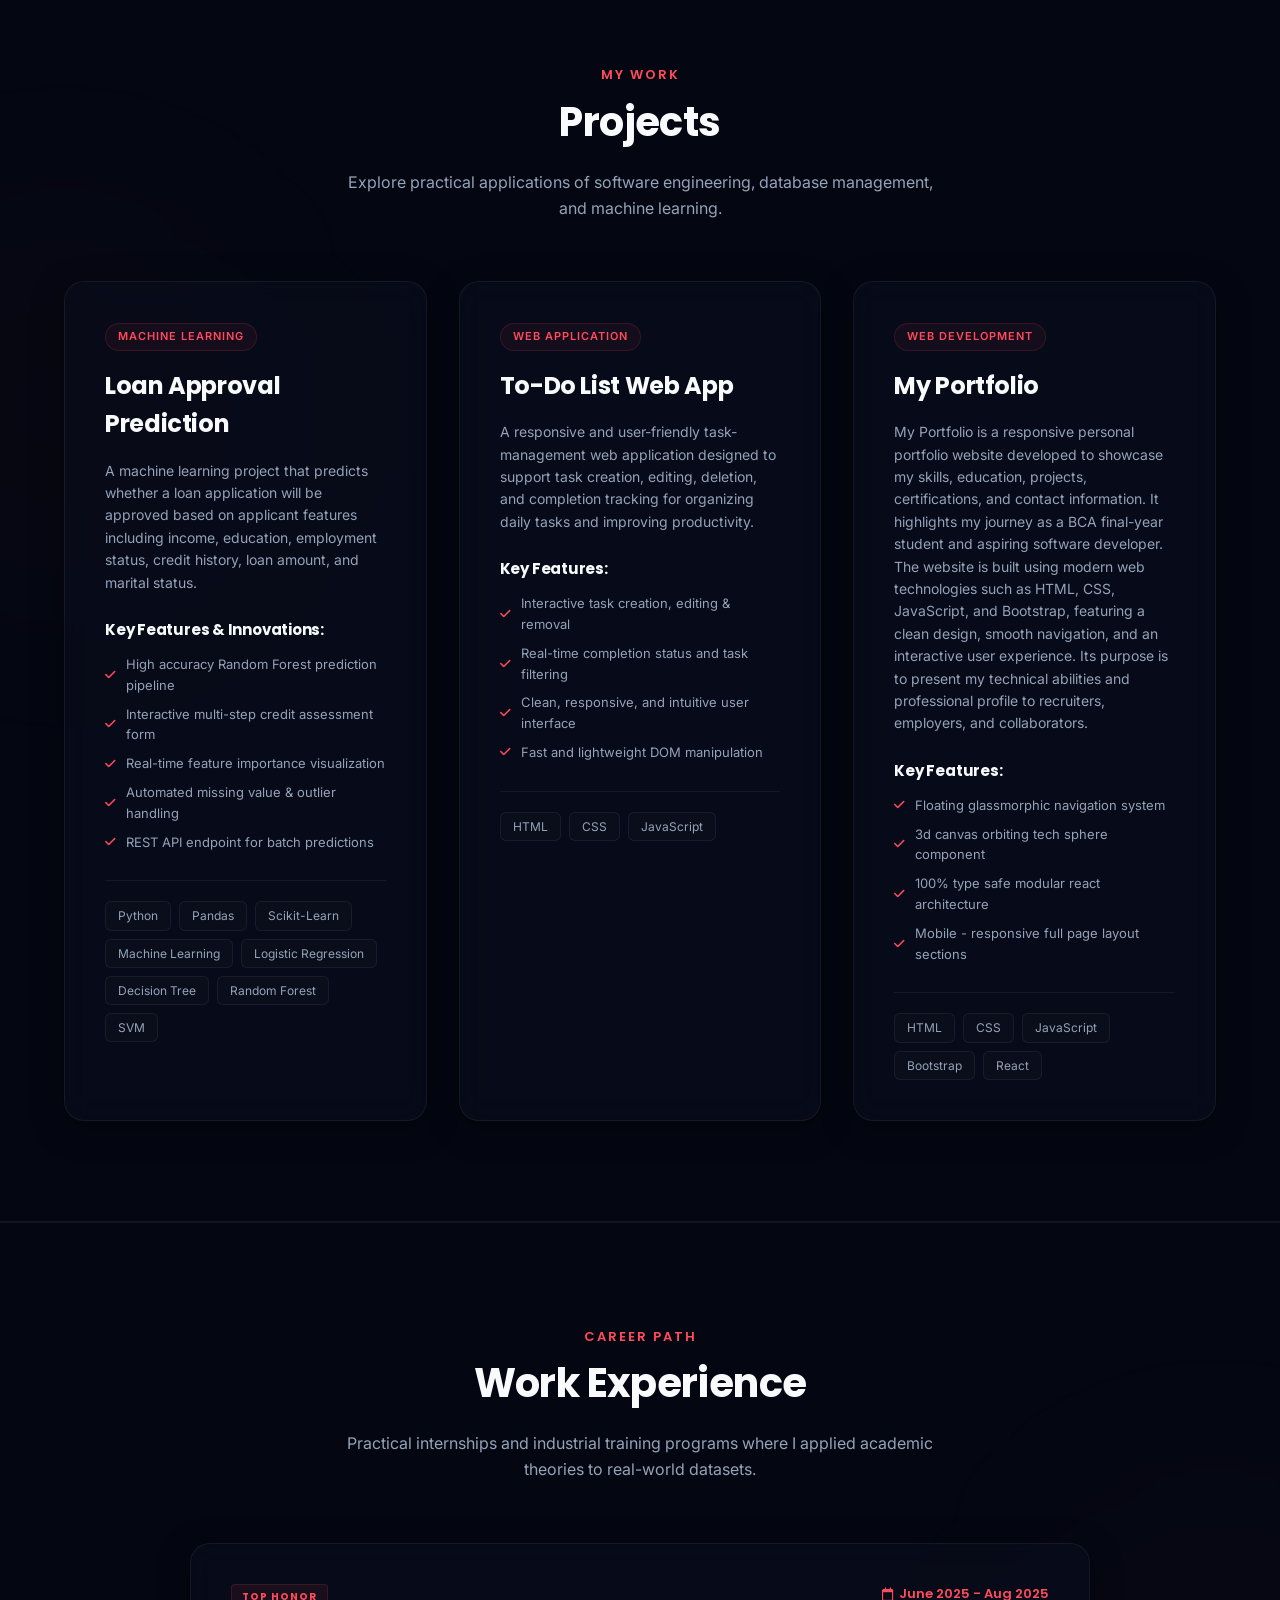
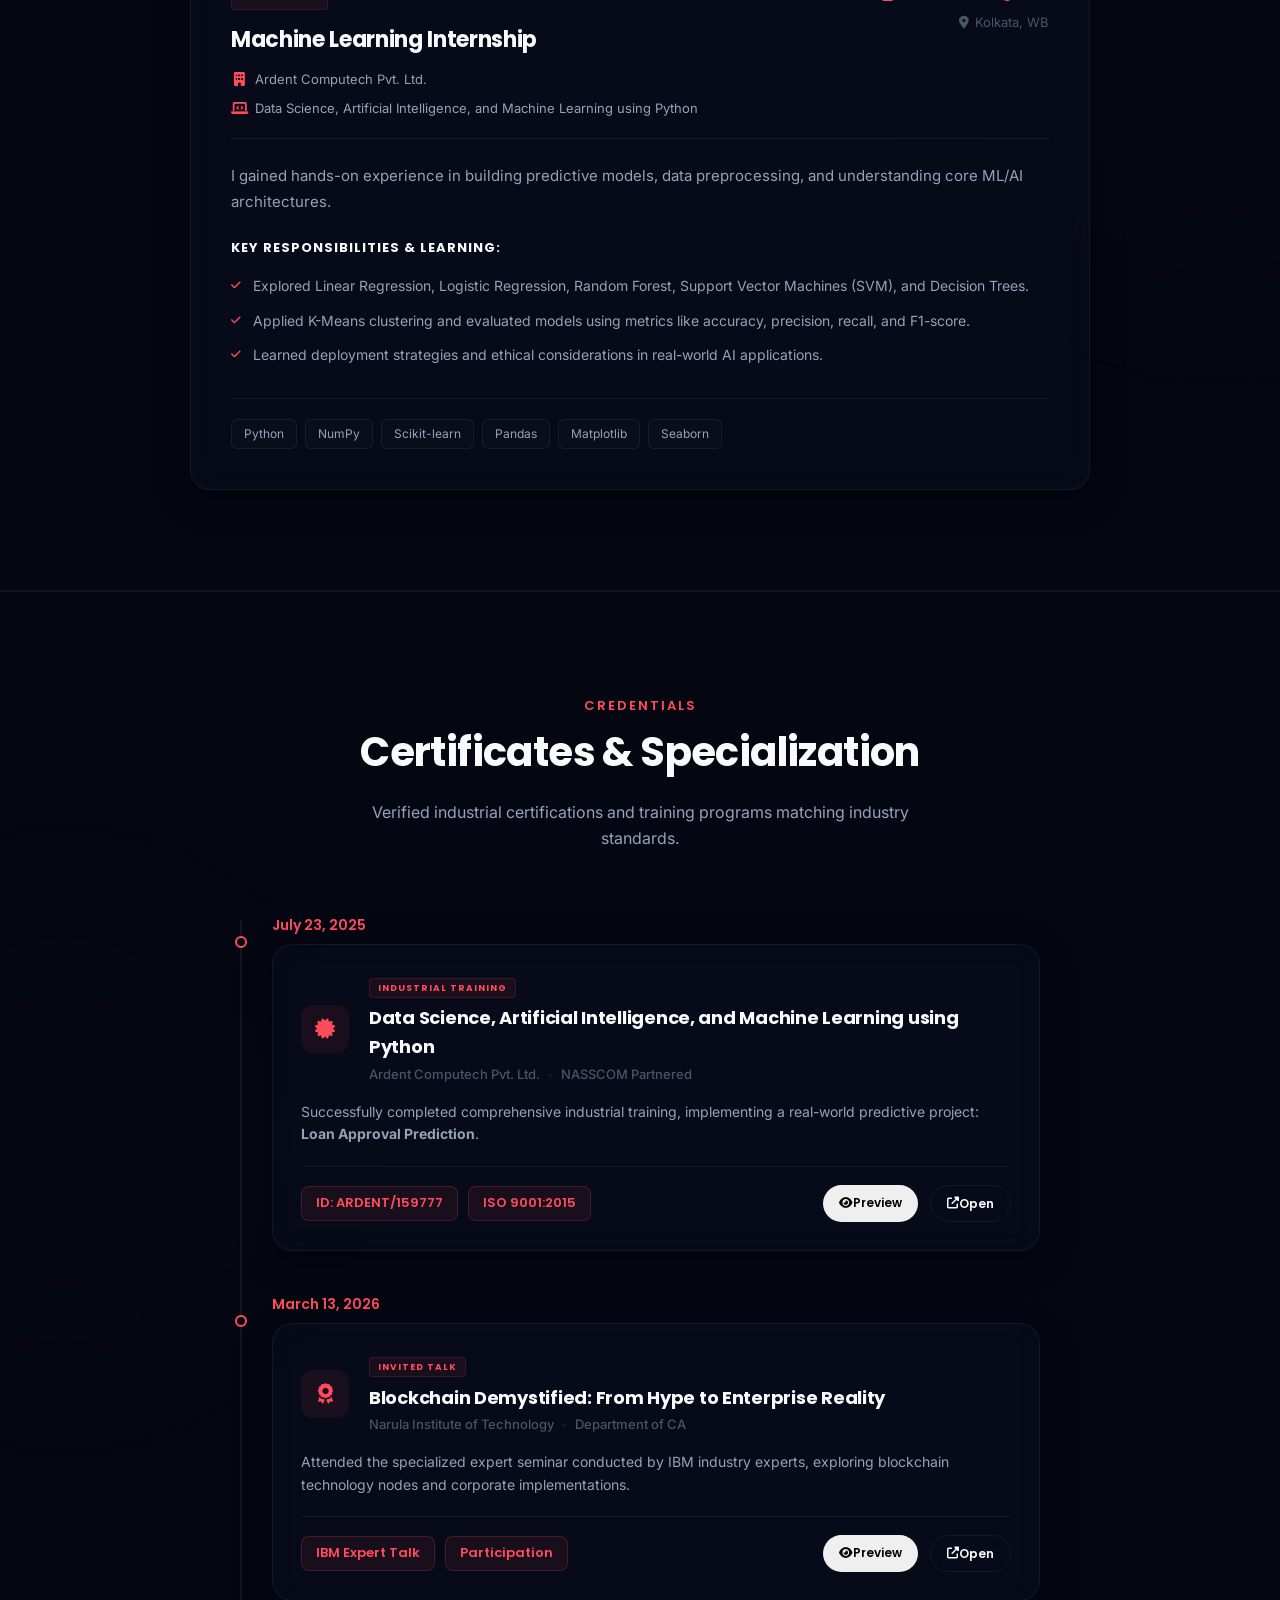
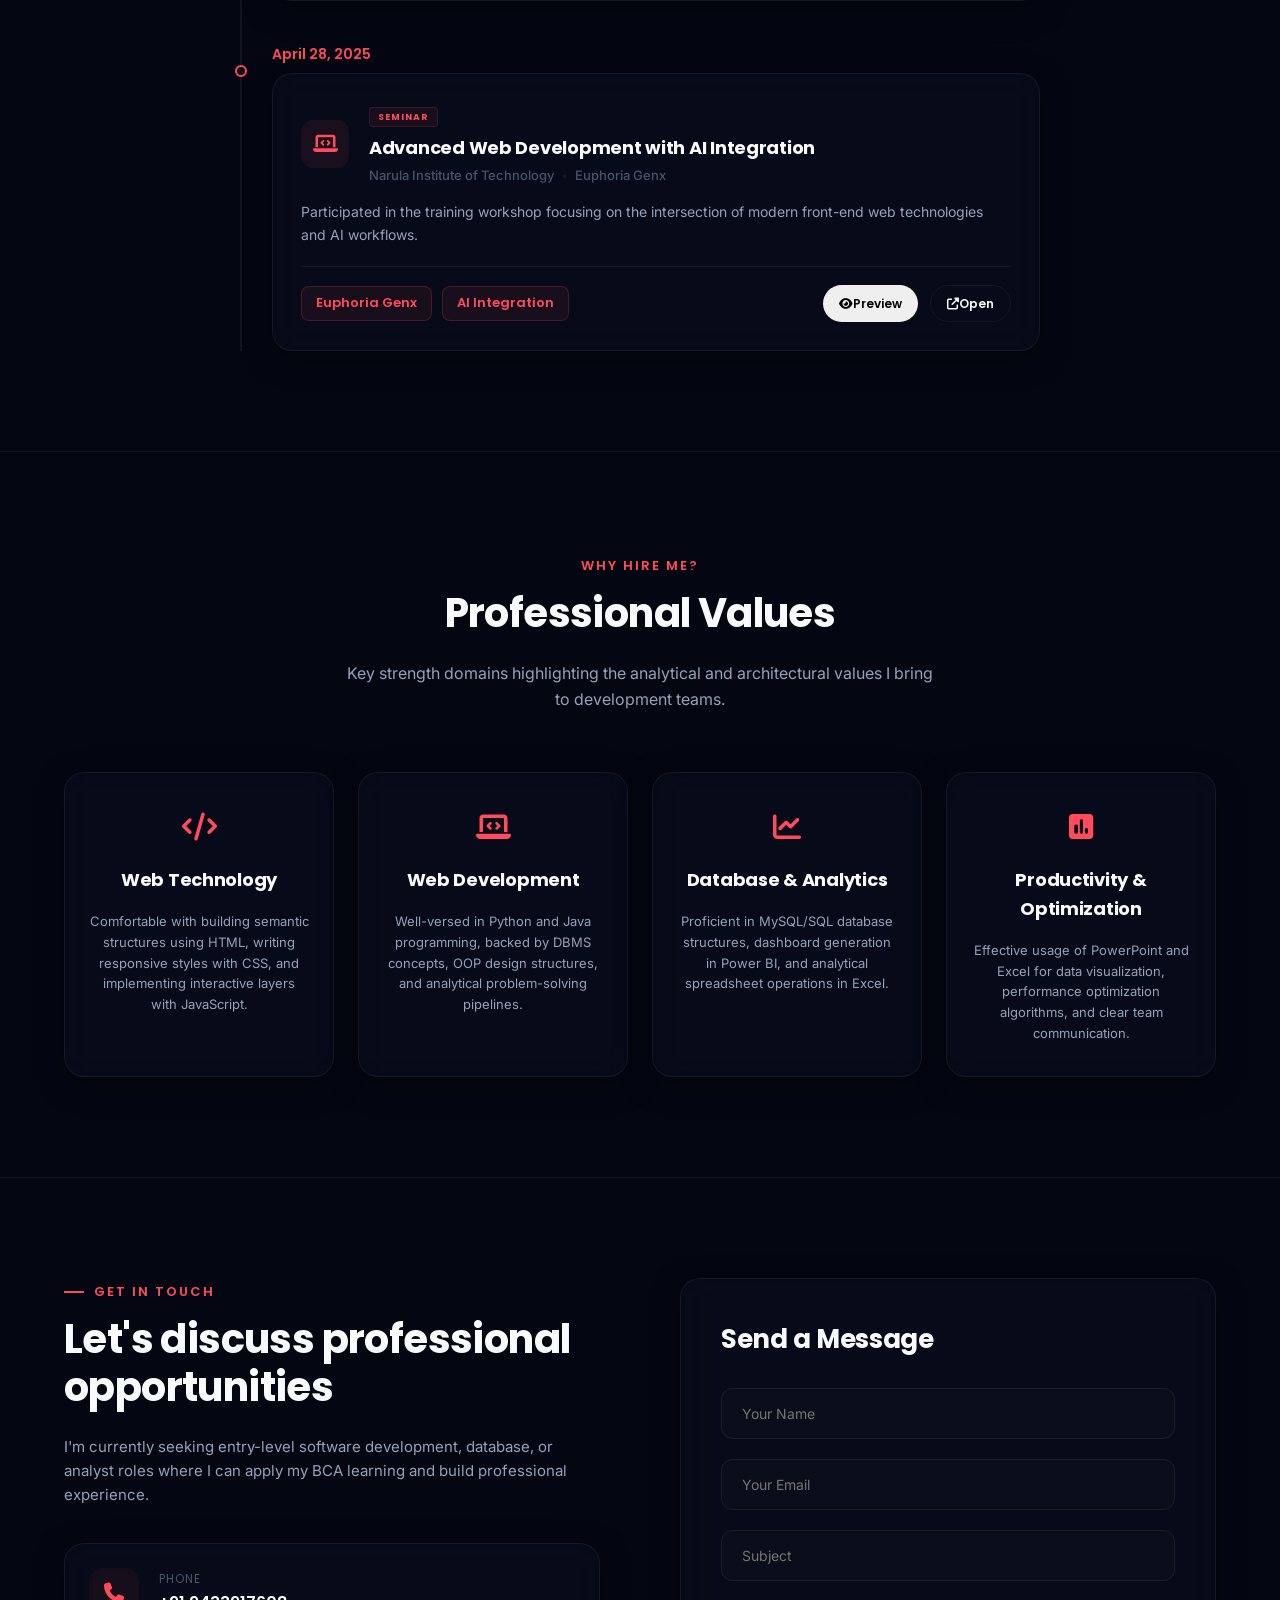
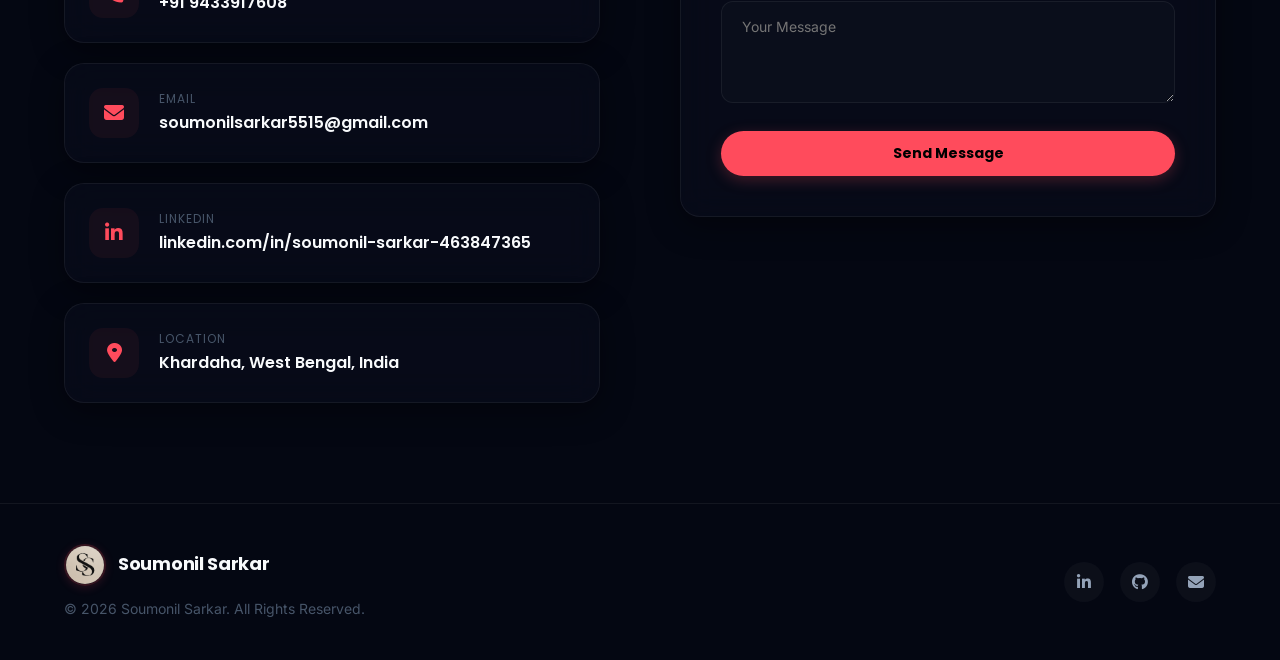
==== commit 416b29fd: "Remove system initializing badge and loading assets text from 3D preloader" ====
--- a/index.html
+++ b/index.html
@@ -54,10 +54,6 @@
 
                 <!-- 3D Typography & Identity -->
                 <div class="preloader-text-wrap">
-                    <div class="preloader-badge">
-                        <span class="badge-dot"></span>
-                        <span>SYSTEM INITIALIZING • 2026</span>
-                    </div>
                     <h1 class="preloader-title-3d">Soumonil Sarkar</h1>
                     <p class="preloader-subtitle-3d">Web Developer & AI / ML Enthusiast</p>
                 </div>
@@ -65,7 +61,6 @@
                 <!-- 3D Progress Bar & Live Counter -->
                 <div class="preloader-progress-wrap">
                     <div class="preloader-status-row">
-                        <span class="status-label"><i class="fa-solid fa-bolt"></i> Preparing Workspace...</span>
                         <span class="status-counter" id="preloader-counter">0%</span>
                     </div>
                     <div class="preloader-bar-3d">
--- a/index.css
+++ b/index.css
@@ -2686,9 +2686,9 @@
 
 .preloader-status-row {
     display: flex;
-    justify-content: space-between;
-    align-items: center;
-    font-size: 12px;
+    justify-content: flex-end;
+    align-items: center;
+    font-size: 13px;
     font-weight: 600;
     color: var(--text-secondary);
 }
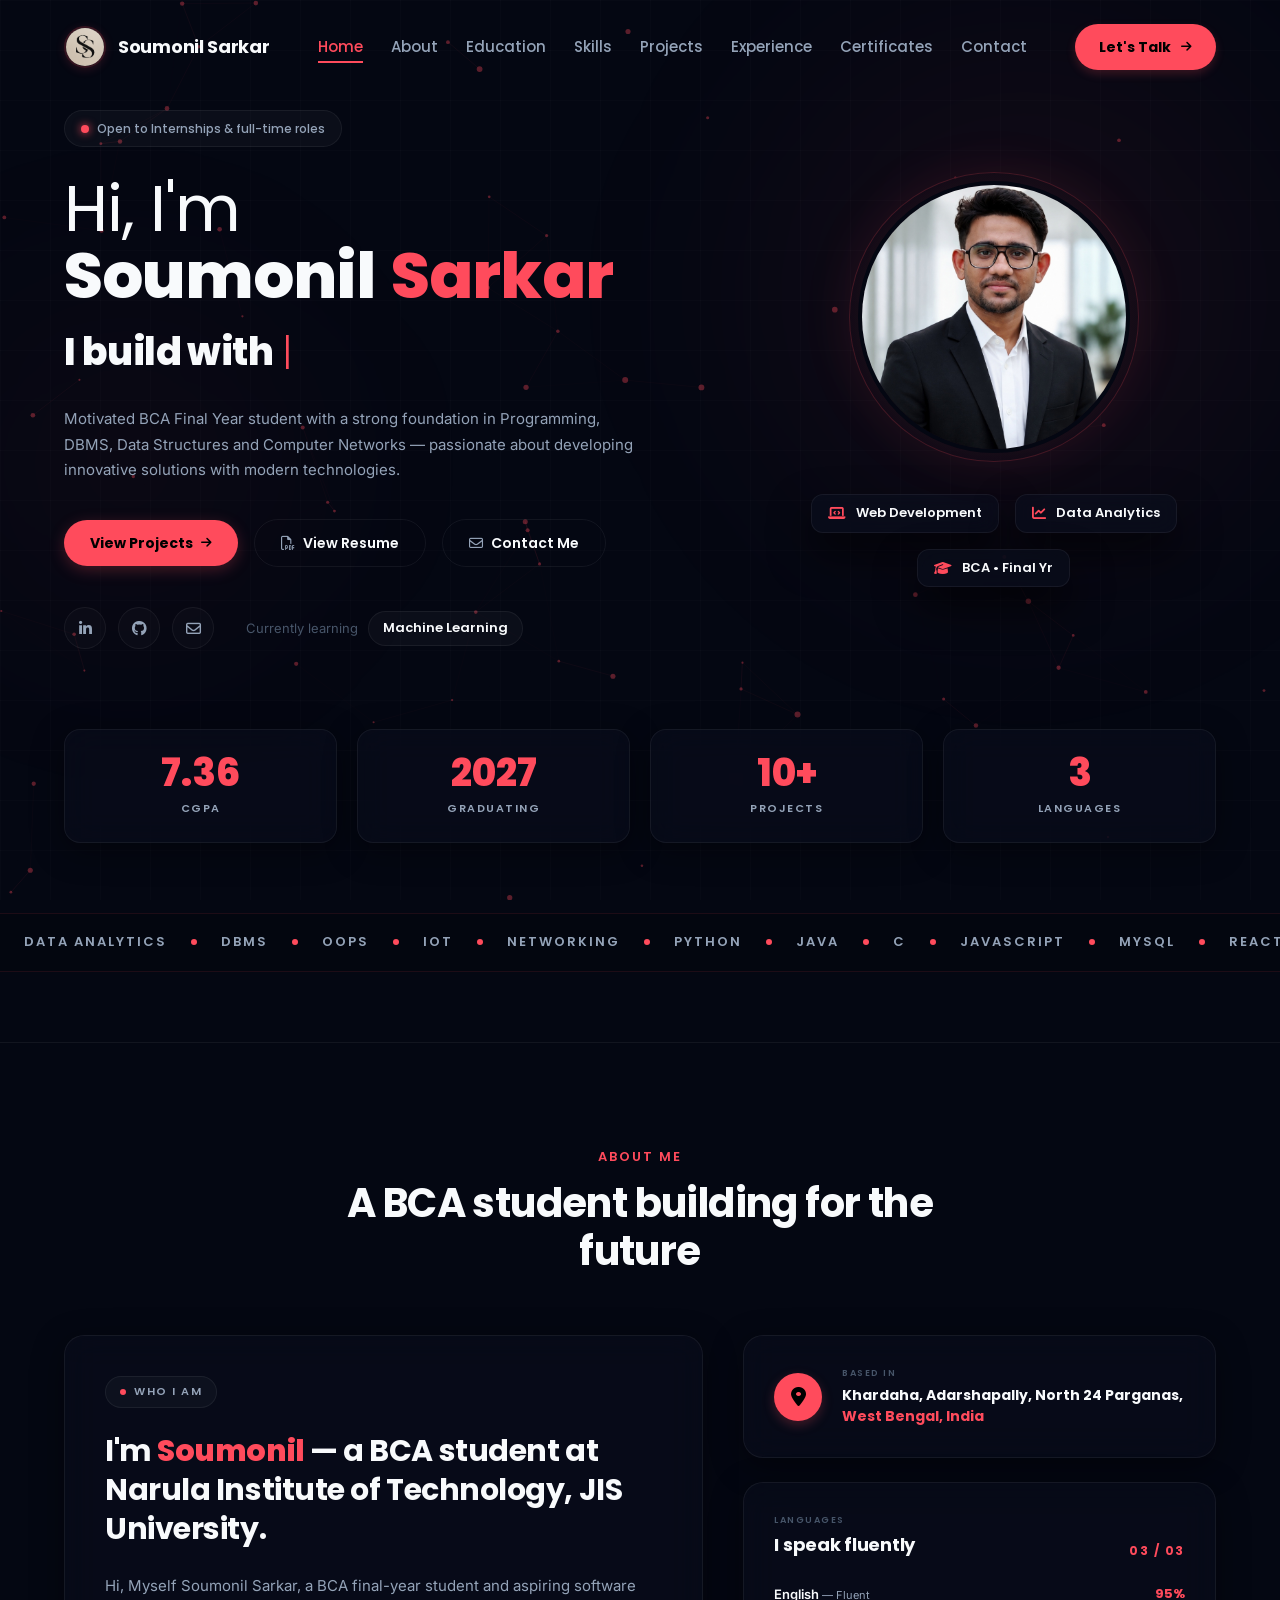
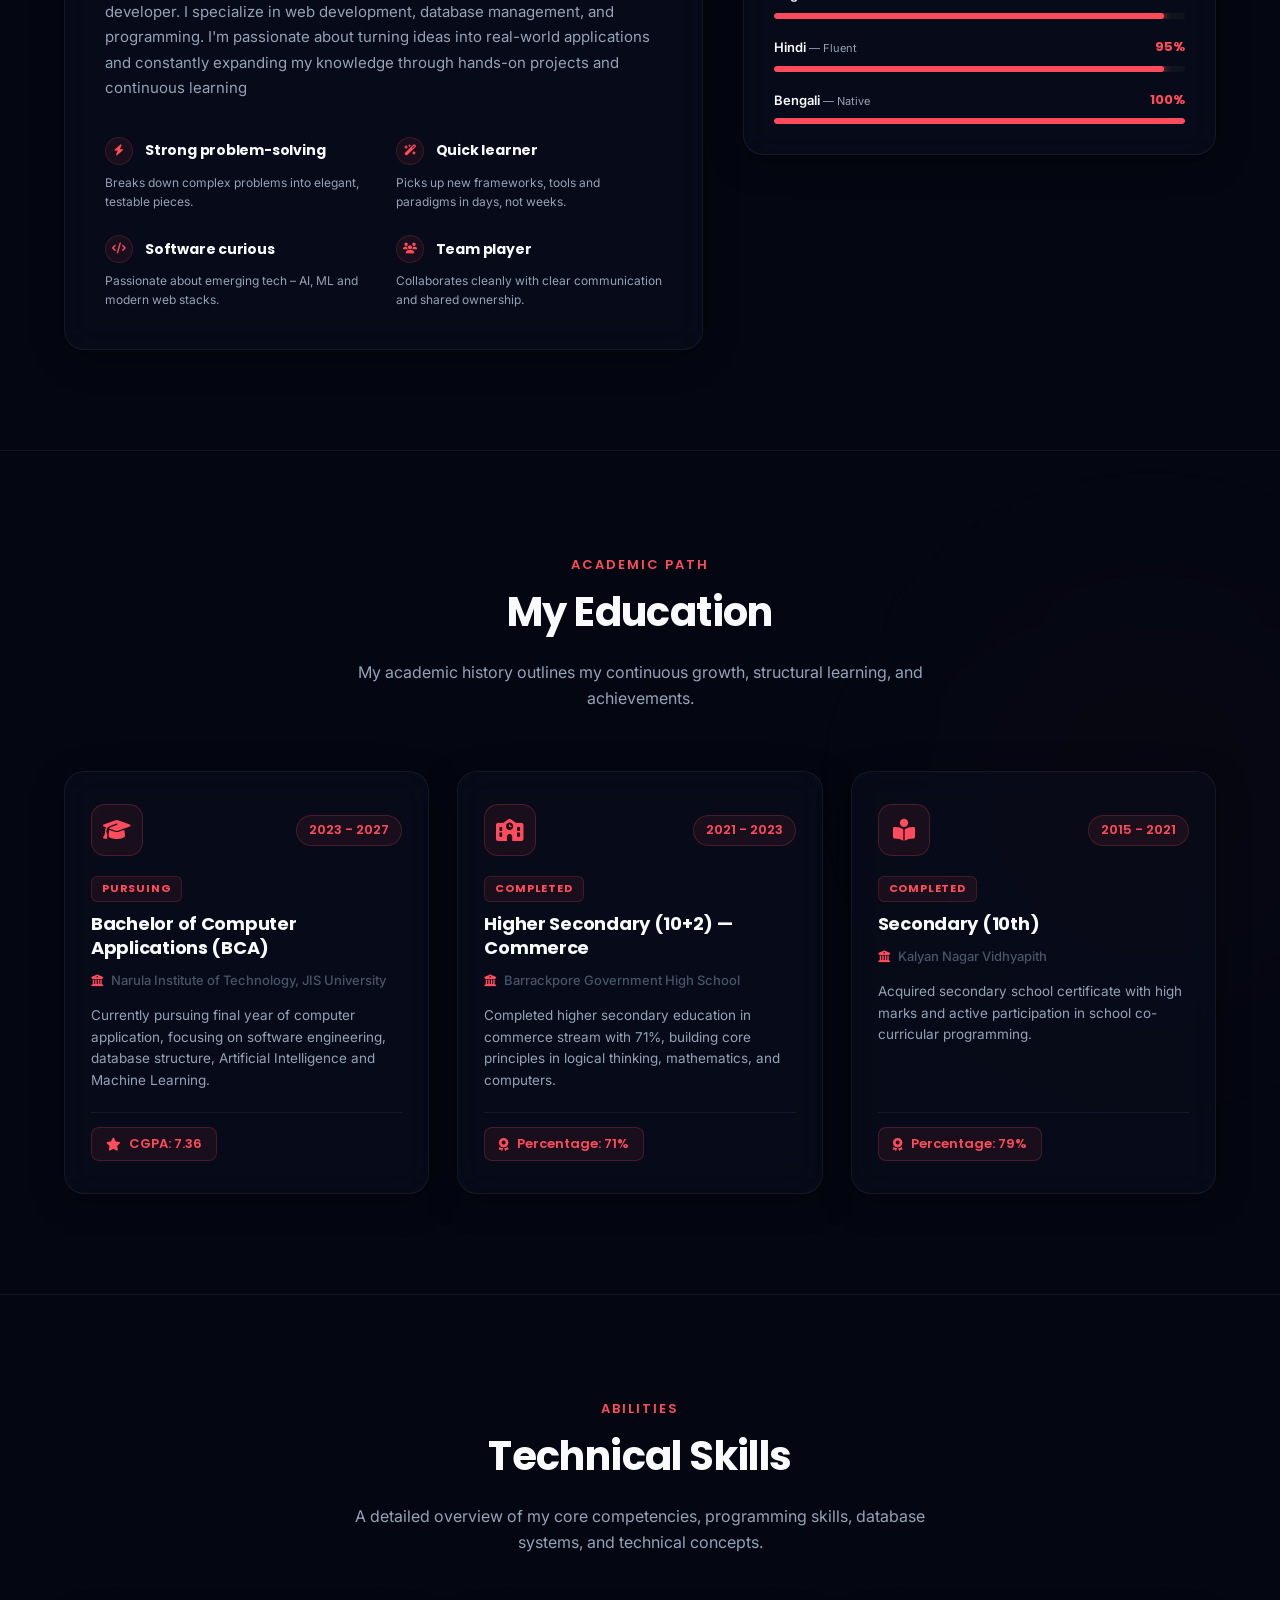
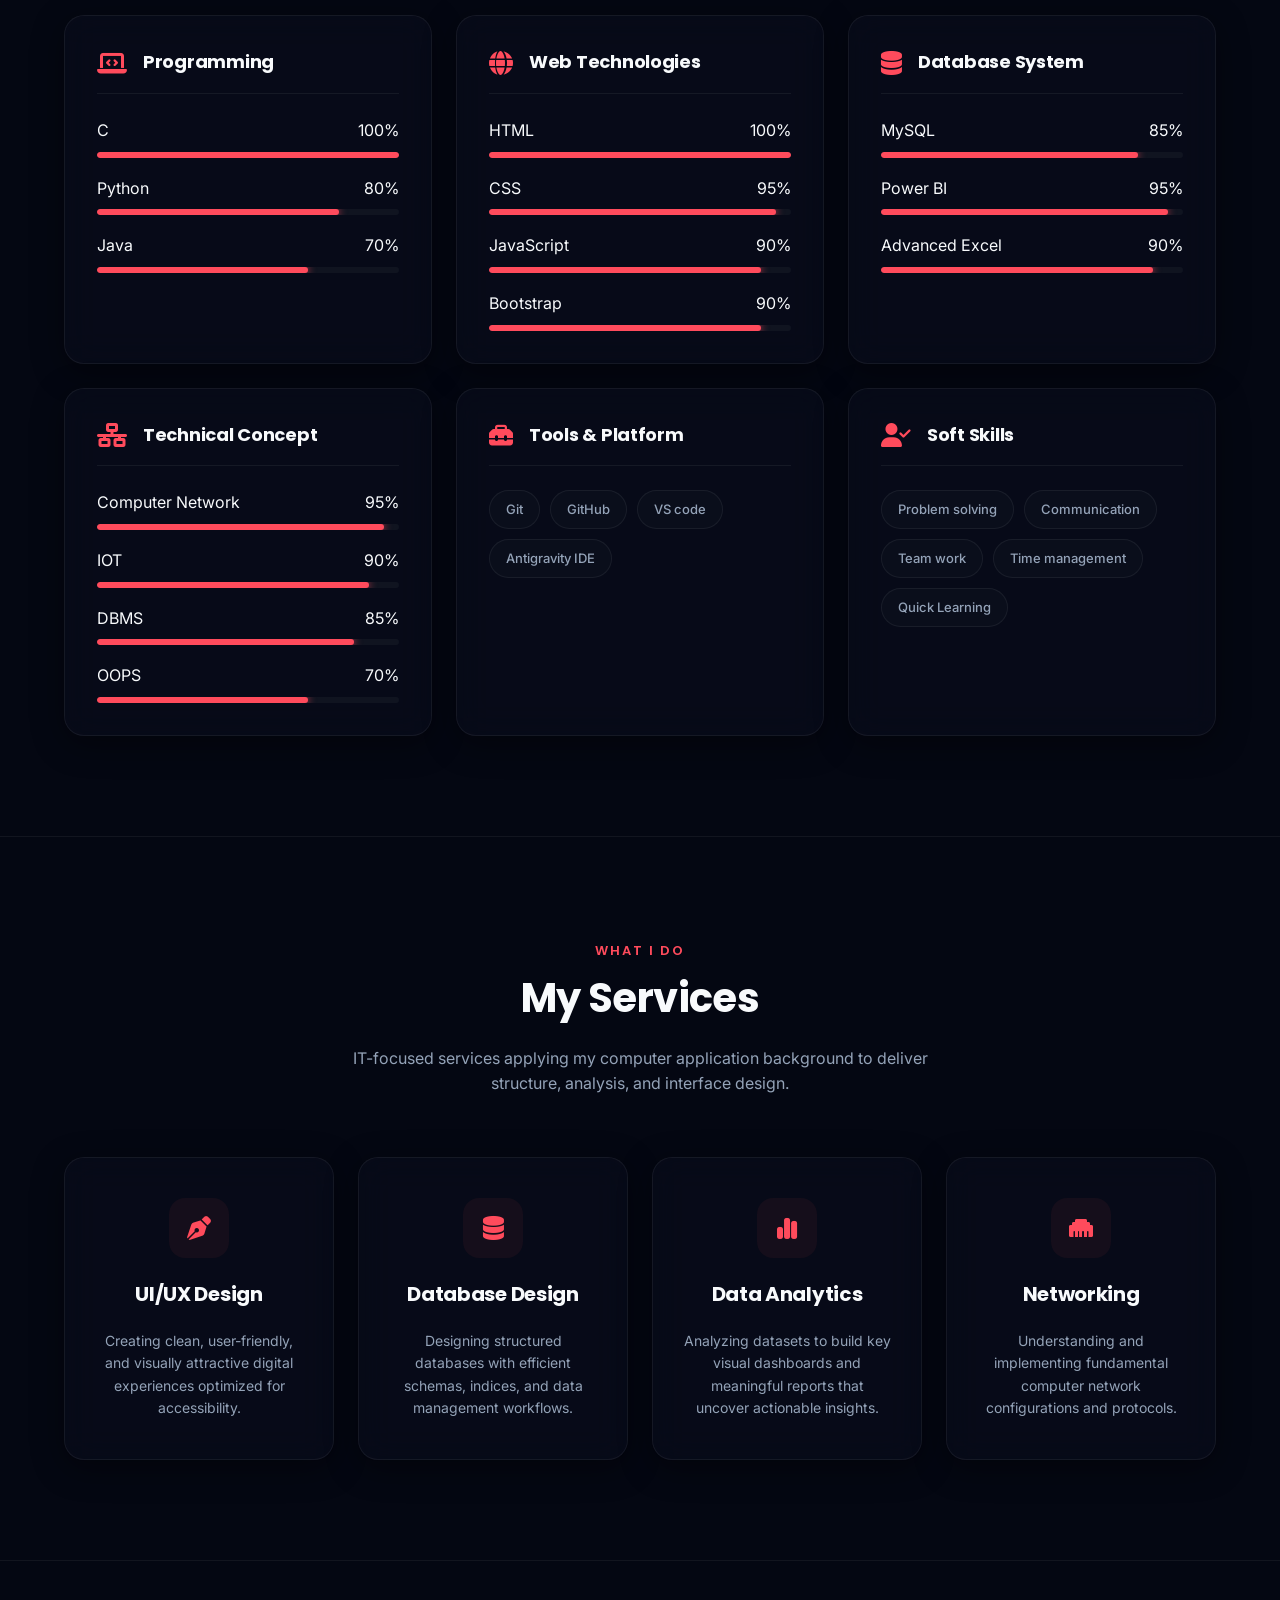
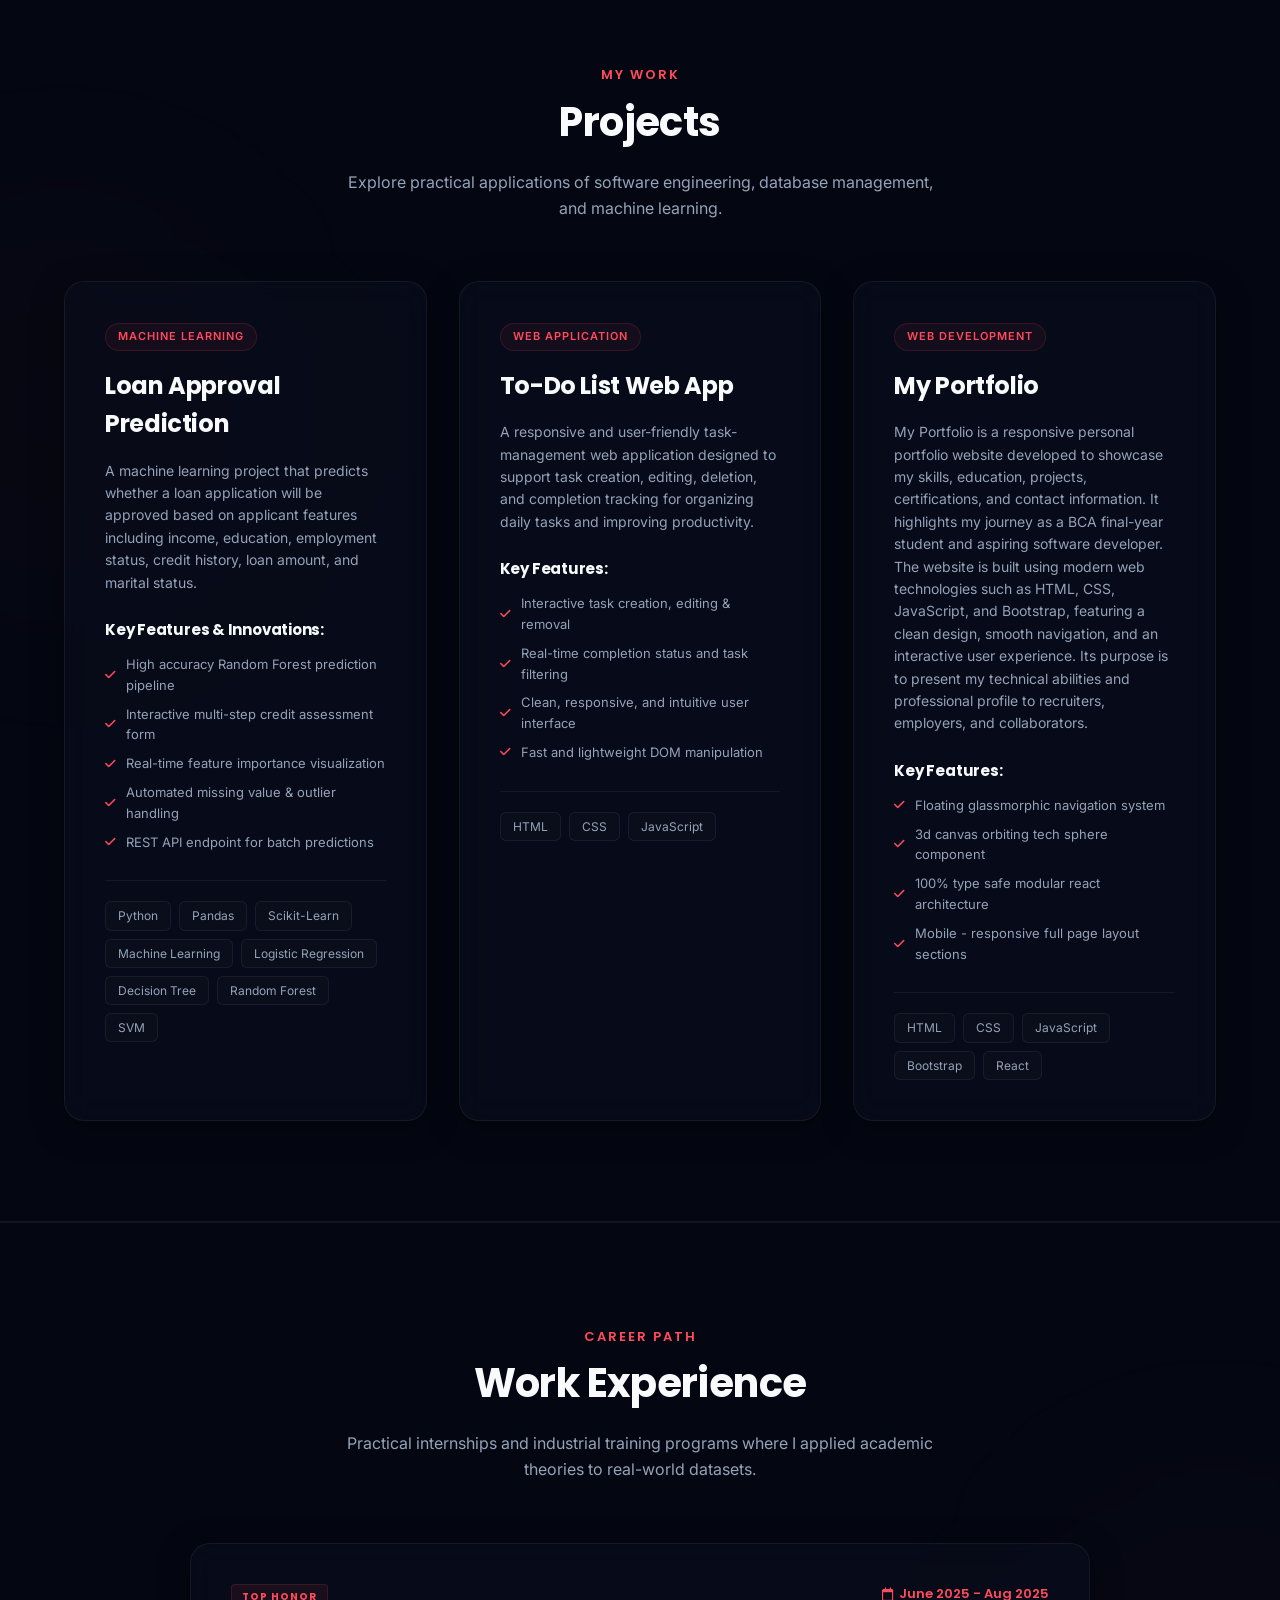
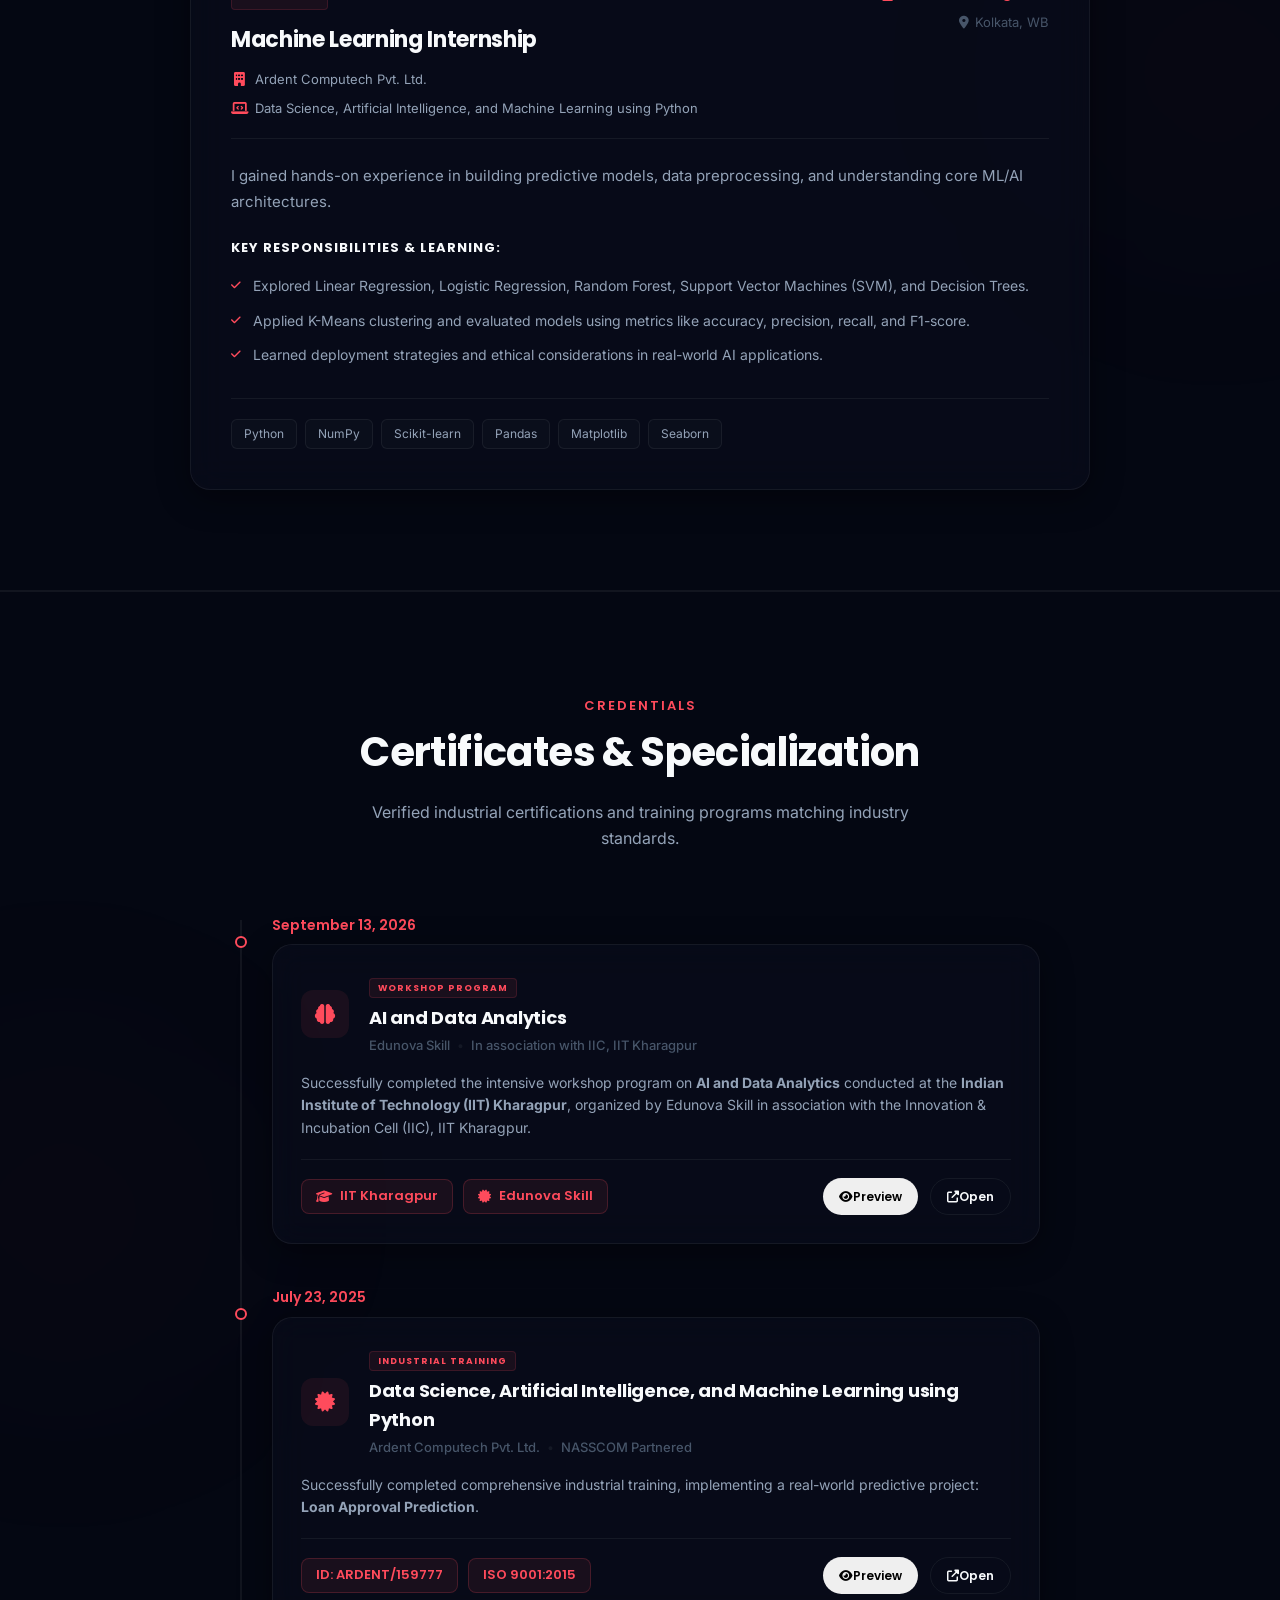
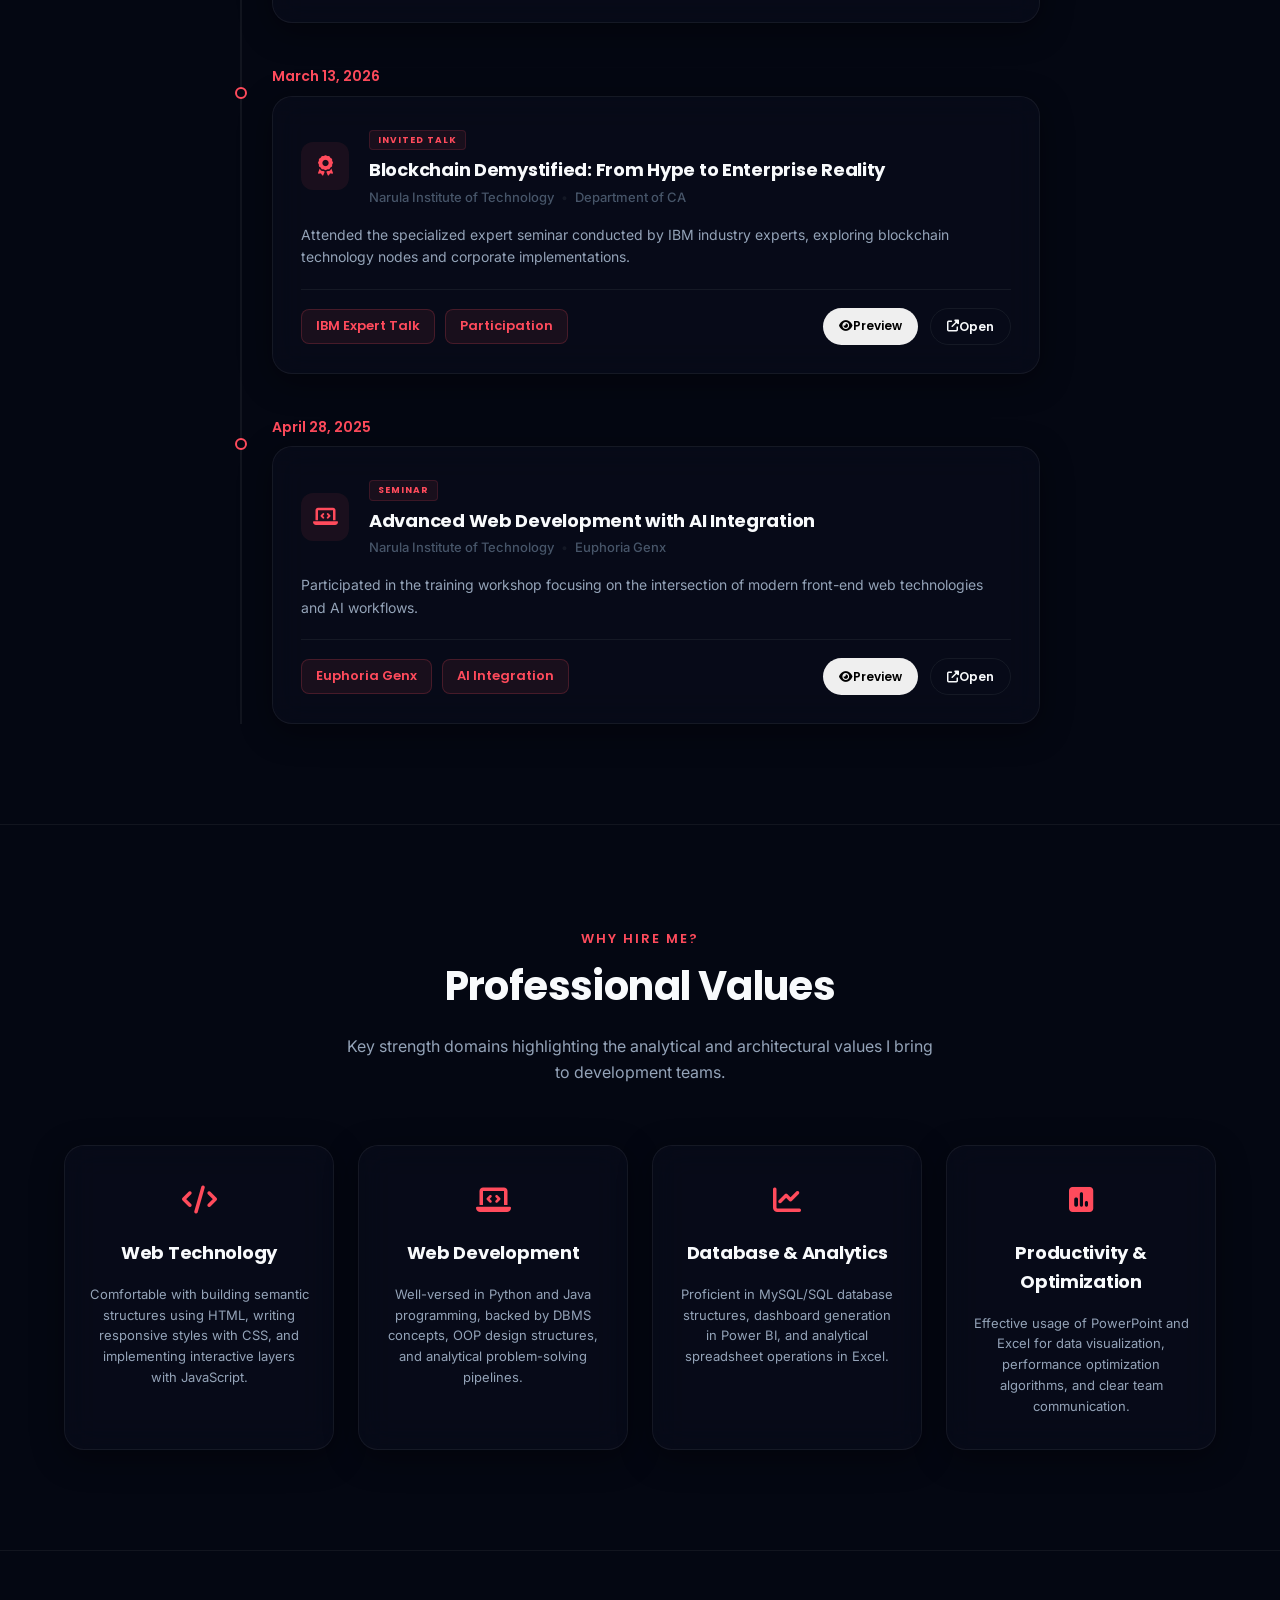
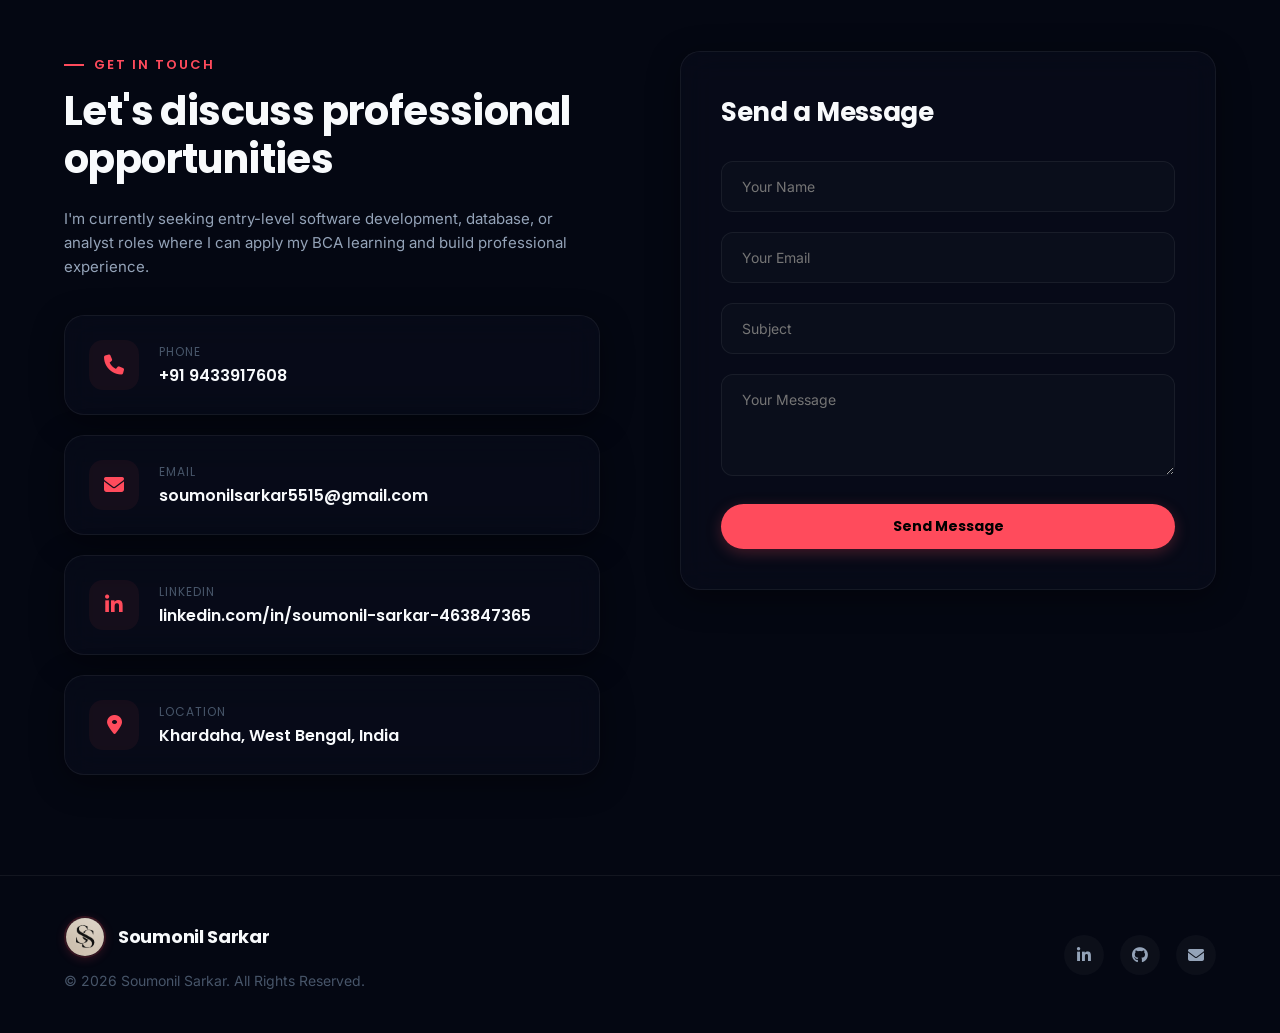
==== commit 4f084c7f: "Add Edunova IIT Kharagpur certificate, modernize preloader with slide-up transition, and clean secti" ====
--- a/index.html
+++ b/index.html
@@ -27,47 +27,21 @@
 </head>
 
 <body>
-    <!-- 3D Holographic Preloader / Welcome Screen -->
+    <!-- Simple & Elegant Preloader -->
     <div class="preloader" id="preloader">
-        <div class="preloader-bg-glow"></div>
-        <div class="preloader-grid"></div>
-
-        <div class="preloader-3d-scene" id="preloader-scene">
-            <div class="preloader-3d-card" id="preloader-card">
-                <!-- 3D Holographic Stage -->
-                <div class="preloader-holo-stage">
-                    <div class="holo-ring holo-ring-1"></div>
-                    <div class="holo-ring holo-ring-2"></div>
-                    <div class="holo-ring holo-ring-3"></div>
-                    <div class="holo-energy-pulse"></div>
-                    <div class="holo-particles">
-                        <span class="p-dot dot-1"></span>
-                        <span class="p-dot dot-2"></span>
-                        <span class="p-dot dot-3"></span>
-                        <span class="p-dot dot-4"></span>
-                    </div>
-                    <div class="holo-logo-disc">
-                        <img src="logo.png" alt="Soumonil Sarkar Logo" class="preloader-logo-3d">
-                        <div class="holo-logo-glow"></div>
-                    </div>
-                </div>
-
-                <!-- 3D Typography & Identity -->
-                <div class="preloader-text-wrap">
-                    <h1 class="preloader-title-3d">Soumonil Sarkar</h1>
-                    <p class="preloader-subtitle-3d">Web Developer & AI / ML Enthusiast</p>
-                </div>
-
-                <!-- 3D Progress Bar & Live Counter -->
-                <div class="preloader-progress-wrap">
-                    <div class="preloader-status-row">
-                        <span class="status-counter" id="preloader-counter">0%</span>
-                    </div>
-                    <div class="preloader-bar-3d">
-                        <div class="preloader-progress-3d" id="preloader-progress"></div>
-                        <div class="preloader-light-scan"></div>
-                    </div>
-                </div>
+        <div class="preloader-content">
+            <div class="preloader-brand">
+                <div class="preloader-spinner-wrapper">
+                    <div class="preloader-ring"></div>
+                    <img src="logo.png" alt="Soumonil Sarkar Logo" class="preloader-logo">
+                </div>
+                <h2 class="preloader-title">Soumonil <span class="name-red">Sarkar</span></h2>
+            </div>
+            <div class="preloader-progress-container">
+                <div class="preloader-bar">
+                    <div class="preloader-fill" id="preloader-progress"></div>
+                </div>
+                <span class="preloader-counter" id="preloader-counter">0%</span>
             </div>
         </div>
     </div>
@@ -893,6 +867,41 @@
                 </div>
 
                 <div class="certifications-timeline">
+                    <!-- Cert Item - Edunova IIT Kharagpur -->
+                    <div class="cert-timeline-item">
+                        <div class="cert-timeline-dot"></div>
+                        <div class="cert-timeline-date">September 13, 2026</div>
+                        <div class="cert-timeline-content glass-card">
+                            <div class="cert-timeline-header">
+                                <i class="fa-solid fa-brain cert-timeline-icon"></i>
+                                <div>
+                                    <span class="cert-status-badge">Workshop Program</span>
+                                    <h3>AI and Data Analytics</h3>
+                                    <span class="cert-inst">Edunova Skill <span
+                                            class="cert-meta-sep">&bull;</span> In association with IIC, IIT Kharagpur</span>
+                                </div>
+                            </div>
+                            <p class="cert-timeline-desc">Successfully completed the intensive workshop program on
+                                <strong>AI and Data Analytics</strong> conducted at the <strong>Indian Institute of Technology (IIT) Kharagpur</strong>, organized by Edunova Skill in association with the Innovation & Incubation Cell (IIC), IIT Kharagpur.
+                            </p>
+                            <div class="cert-timeline-footer">
+                                <div class="cert-footer-badges">
+                                    <div class="score-badge"><i class="fa-solid fa-graduation-cap"></i> IIT Kharagpur</div>
+                                    <div class="score-badge"><i class="fa-solid fa-certificate"></i> Edunova Skill</div>
+                                </div>
+                                <div class="cert-footer-actions">
+                                    <button class="btn btn-red btn-sm"
+                                        onclick="openCertModal('edunova_certificate.pdf', 'AI and Data Analytics - Edunova Skill & IIC IIT Kharagpur')">
+                                        <i class="fa-solid fa-eye"></i> Preview
+                                    </button>
+                                    <a href="edunova_certificate.pdf" target="_blank" class="btn btn-outline btn-sm">
+                                        <i class="fa-solid fa-up-right-from-square"></i> Open
+                                    </a>
+                                </div>
+                            </div>
+                        </div>
+                    </div>
+
                     <!-- Cert Item 1 -->
                     <div class="cert-timeline-item">
                         <div class="cert-timeline-dot"></div>
--- a/index.css
+++ b/index.css
@@ -2394,7 +2394,7 @@
 }
 
 /* ==========================================================================
-   3D Holographic Preloader / Welcome Screen
+   Simple & Modern Preloader
    ========================================================================== */
 .preloader {
     position: fixed;
@@ -2402,480 +2402,121 @@
     left: 0;
     width: 100vw;
     height: 100vh;
-    background-color: #030611;
+    background-color: #040712;
     z-index: 100000;
     display: flex;
     align-items: center;
     justify-content: center;
-    overflow: hidden;
-    perspective: 1200px;
-    transition: opacity 0.85s cubic-bezier(0.16, 1, 0.3, 1),
-                transform 0.9s cubic-bezier(0.16, 1, 0.3, 1),
-                filter 0.85s ease;
-}
-
+    transform: translateY(0);
+    transition: transform 0.8s cubic-bezier(0.77, 0, 0.175, 1), opacity 0.6s ease, visibility 0.8s ease;
+    will-change: transform;
+}
+
+.preloader.slide-up,
 .preloader.fade-out {
-    opacity: 0;
-    transform: scale(1.08) translateY(-60px);
-    filter: blur(14px);
+    transform: translateY(-100%);
+    visibility: hidden;
     pointer-events: none;
 }
 
-/* Ambient 3D Depth Glow */
-.preloader-bg-glow {
-    position: absolute;
-    inset: -50%;
-    background: radial-gradient(circle at 50% 38%, rgba(255, 75, 92, 0.22) 0%, transparent 55%),
-                radial-gradient(circle at 40% 65%, rgba(56, 189, 248, 0.15) 0%, transparent 50%),
-                radial-gradient(circle at 65% 65%, rgba(168, 85, 247, 0.12) 0%, transparent 50%);
-    pointer-events: none;
-    animation: bgGlowBreath 6s ease-in-out infinite alternate;
-}
-
-/* 3D Cyber Perspective Grid */
-.preloader-grid {
-    position: absolute;
-    inset: 0;
-    background-image: linear-gradient(rgba(255, 255, 255, 0.035) 1px, transparent 1px),
-                      linear-gradient(90deg, rgba(255, 255, 255, 0.035) 1px, transparent 1px);
-    background-size: 45px 45px;
-    mask-image: radial-gradient(ellipse at center, black 30%, transparent 75%);
-    -webkit-mask-image: radial-gradient(ellipse at center, black 30%, transparent 75%);
-    pointer-events: none;
-}
-
-/* 3D Scene Wrapper */
-.preloader-3d-scene {
+.preloader-content {
+    display: flex;
+    flex-direction: column;
+    align-items: center;
+    text-align: center;
+    gap: 16px;
+    padding: 24px;
+    max-width: 320px;
+    width: 100%;
+}
+
+.preloader-brand {
+    display: flex;
+    flex-direction: column;
+    align-items: center;
+    gap: 10px;
+}
+
+.preloader-spinner-wrapper {
     position: relative;
-    z-index: 2;
-    perspective: 1000px;
-    transform-style: preserve-3d;
+    width: 84px;
+    height: 84px;
     display: flex;
     align-items: center;
     justify-content: center;
-    width: 100%;
-    max-width: 520px;
-    padding: 24px;
-}
-
-/* Floating 3D Glassmorphism Pod Card */
-.preloader-3d-card {
-    width: 100%;
-    max-width: 460px;
-    padding: 38px 32px 34px;
-    background: rgba(10, 14, 26, 0.72);
-    border: 1px solid rgba(255, 255, 255, 0.14);
-    border-radius: 28px;
-    backdrop-filter: blur(28px) saturate(190%);
-    -webkit-backdrop-filter: blur(28px) saturate(190%);
-    box-shadow: 0 30px 80px rgba(0, 0, 0, 0.75),
-                0 0 50px rgba(255, 75, 92, 0.18),
-                inset 0 1px 0 rgba(255, 255, 255, 0.25);
-    transform-style: preserve-3d;
-    transition: transform 0.18s ease-out, box-shadow 0.3s ease;
-    display: flex;
-    flex-direction: column;
-    align-items: center;
-    gap: 24px;
-    text-align: center;
-    position: relative;
-}
-
-/* 3D Holographic Stage */
-.preloader-holo-stage {
-    position: relative;
-    width: 200px;
-    height: 200px;
-    display: flex;
-    align-items: center;
-    justify-content: center;
-    transform-style: preserve-3d;
-    margin-top: 6px;
-}
-
-/* 3D Rotating Rings */
-.holo-ring {
-    position: absolute;
-    border-radius: 50%;
-    pointer-events: none;
-    transform-style: preserve-3d;
-}
-
-.holo-ring-1 {
-    width: 196px;
-    height: 196px;
-    border: 2px dashed rgba(255, 75, 92, 0.75);
-    box-shadow: 0 0 20px rgba(255, 75, 92, 0.4);
-    animation: holoSpinRingX 7s linear infinite;
-}
-
-.holo-ring-2 {
-    width: 174px;
-    height: 174px;
-    border: 2px solid rgba(56, 189, 248, 0.65);
-    border-top-color: transparent;
-    border-bottom-color: transparent;
-    box-shadow: 0 0 20px rgba(56, 189, 248, 0.4);
-    animation: holoSpinRingY 5.5s linear infinite reverse;
-}
-
-.holo-ring-3 {
-    width: 212px;
-    height: 212px;
-    border: 1px dotted rgba(255, 255, 255, 0.35);
-    animation: holoSpinRingZ 11s linear infinite;
-}
-
-.holo-energy-pulse {
-    position: absolute;
-    width: 140px;
-    height: 140px;
-    border-radius: 50%;
-    background: radial-gradient(circle, rgba(255, 75, 92, 0.3) 0%, rgba(56, 189, 248, 0.1) 50%, transparent 75%);
-    animation: holoEnergyPulse 2.4s ease-in-out infinite;
-    pointer-events: none;
-}
-
-/* Elevated 3D Logo Disc */
-.holo-logo-disc {
-    position: relative;
-    width: 122px;
-    height: 122px;
-    border-radius: 50%;
-    transform: translateZ(42px);
-    display: flex;
-    align-items: center;
-    justify-content: center;
-    background: #0d1222;
-    border: 3px solid rgba(255, 255, 255, 0.25);
-    box-shadow: 0 16px 36px rgba(0, 0, 0, 0.7),
-                0 0 35px rgba(255, 75, 92, 0.45);
-    overflow: hidden;
-    transition: transform 0.3s ease;
-}
-
-.preloader-logo-3d {
-    width: 100%;
-    height: 100%;
-    border-radius: 50%;
-    object-fit: cover;
-    display: block;
-}
-
-.holo-logo-glow {
+    margin-bottom: 4px;
+}
+
+.preloader-ring {
     position: absolute;
     inset: 0;
     border-radius: 50%;
-    box-shadow: inset 0 0 18px rgba(255, 75, 92, 0.5);
-    pointer-events: none;
-}
-
-/* Orbiting Particles */
-.holo-particles {
-    position: absolute;
-    inset: 0;
-    pointer-events: none;
-    transform-style: preserve-3d;
-    animation: holoParticlesOrbit 6s linear infinite;
-}
-
-.p-dot {
-    position: absolute;
+    border: 3px solid rgba(255, 75, 92, 0.15);
+    border-top-color: var(--accent-color);
+    animation: preloaderSpin 0.9s cubic-bezier(0.55, 0.15, 0.45, 0.85) infinite;
+}
+
+.preloader-logo {
+    width: 56px;
+    height: 56px;
     border-radius: 50%;
-    filter: drop-shadow(0 0 8px currentColor);
-}
-
-.dot-1 {
-    top: 10px;
-    left: 50%;
-    width: 6px;
-    height: 6px;
-    background: #ff4b5c;
-    color: #ff4b5c;
-}
-
-.dot-2 {
-    bottom: 15px;
-    right: 35px;
-    width: 5px;
-    height: 5px;
-    background: #38bdf8;
-    color: #38bdf8;
-}
-
-.dot-3 {
-    top: 50%;
-    left: 8px;
-    width: 5px;
-    height: 5px;
-    background: #a855f7;
-    color: #a855f7;
-}
-
-.dot-4 {
-    top: 35px;
-    right: 20px;
-    width: 4px;
+    object-fit: cover;
+    box-shadow: 0 0 20px rgba(255, 75, 92, 0.35);
+}
+
+.preloader-title {
+    font-size: 24px;
+    font-weight: 800;
+    color: var(--text-primary);
+    margin: 0;
+    letter-spacing: -0.5px;
+}
+
+.preloader-subtitle {
+    font-size: 13px;
+    color: var(--text-secondary);
+    margin: 0;
+    letter-spacing: 0.4px;
+}
+
+.preloader-progress-container {
+    width: 100%;
+    max-width: 200px;
+    display: flex;
+    flex-direction: column;
+    align-items: center;
+    gap: 8px;
+    margin-top: 4px;
+}
+
+.preloader-bar {
+    width: 100%;
     height: 4px;
-    background: #34d399;
-    color: #34d399;
-}
-
-/* Typography & Identity */
-.preloader-text-wrap {
-    display: flex;
-    flex-direction: column;
-    align-items: center;
-    gap: 8px;
-    transform: translateZ(28px);
-}
-
-.preloader-badge {
-    display: inline-flex;
-    align-items: center;
-    gap: 8px;
-    padding: 5px 14px;
-    background: rgba(255, 75, 92, 0.12);
-    border: 1px solid rgba(255, 75, 92, 0.35);
-    border-radius: 999px;
-    font-size: 11px;
-    font-weight: 700;
-    letter-spacing: 1.6px;
-    color: #ff6b7b;
-    text-transform: uppercase;
-}
-
-.badge-dot {
-    width: 6px;
-    height: 6px;
-    border-radius: 50%;
-    background: #ff4b5c;
-    box-shadow: 0 0 10px #ff4b5c;
-    animation: blinkBadgeDot 1.2s ease-in-out infinite;
-}
-
-.preloader-title-3d {
-    font-family: var(--font-primary);
-    font-size: 26px;
-    font-weight: 800;
-    letter-spacing: -0.5px;
-    margin: 4px 0 0;
-    background: linear-gradient(135deg, #ffffff 35%, #ff4b5c 100%);
-    -webkit-background-clip: text;
-    -webkit-text-fill-color: transparent;
-    text-shadow: 0 4px 20px rgba(255, 75, 92, 0.25);
-}
-
-.preloader-subtitle-3d {
-    font-family: var(--font-secondary);
-    font-size: 13px;
-    color: var(--text-secondary);
-    margin: 0;
-    letter-spacing: 0.3px;
-}
-
-/* 3D Progress Bar & Live Counter */
-.preloader-progress-wrap {
-    width: 100%;
-    display: flex;
-    flex-direction: column;
-    gap: 10px;
-    transform: translateZ(22px);
-    margin-top: 4px;
-}
-
-.preloader-status-row {
-    display: flex;
-    justify-content: flex-end;
-    align-items: center;
-    font-size: 13px;
+    background: rgba(255, 255, 255, 0.08);
+    border-radius: 4px;
+    overflow: hidden;
+}
+
+.preloader-fill {
+    width: 0%;
+    height: 100%;
+    background: linear-gradient(90deg, #38bdf8, var(--accent-color));
+    border-radius: 4px;
+    transition: width 0.05s linear;
+}
+
+.preloader-counter {
+    font-size: 12px;
     font-weight: 600;
-    color: var(--text-secondary);
-}
-
-.status-label {
-    display: flex;
-    align-items: center;
-    gap: 7px;
-}
-
-.status-label i {
-    color: #38bdf8;
-    animation: iconPulse 1.5s infinite;
-}
-
-.status-counter {
-    font-family: var(--font-primary);
-    color: #ff6b7b;
-    font-weight: 700;
-    font-size: 14px;
-    letter-spacing: 0.5px;
-    text-shadow: 0 0 10px rgba(255, 75, 92, 0.5);
-}
-
-.preloader-bar-3d {
-    width: 100%;
-    height: 7px;
-    background: rgba(255, 255, 255, 0.08);
-    border-radius: 999px;
-    overflow: hidden;
-    position: relative;
-    box-shadow: inset 0 1px 3px rgba(0, 0, 0, 0.6);
-}
-
-.preloader-progress-3d {
-    position: absolute;
-    top: 0;
-    left: 0;
-    height: 100%;
-    width: 0%;
-    border-radius: 999px;
-    background: linear-gradient(90deg, #38bdf8 0%, #ff4b5c 100%);
-    box-shadow: 0 0 16px rgba(255, 75, 92, 0.9), 0 0 8px #38bdf8;
-    transition: width 0.08s linear;
-}
-
-.preloader-light-scan {
-    position: absolute;
-    top: 0;
-    bottom: 0;
-    width: 35%;
-    background: linear-gradient(90deg, transparent, rgba(255, 255, 255, 0.7), transparent);
-    animation: scanLightBar 1.8s ease-in-out infinite;
-    pointer-events: none;
-}
-
-/* ==========================================================================
-   Keyframes for 3D Holographic Preloader
-   ========================================================================== */
-@keyframes holoSpinRingX {
+    color: var(--accent-color);
+    font-family: var(--font-primary);
+}
+
+@keyframes preloaderSpin {
     0% {
-        transform: rotateX(68deg) rotateZ(0deg);
+        transform: rotate(0deg);
     }
     100% {
-        transform: rotateX(68deg) rotateZ(360deg);
-    }
-}
-
-@keyframes holoSpinRingY {
-    0% {
-        transform: rotateY(68deg) rotateZ(0deg);
-    }
-    100% {
-        transform: rotateY(68deg) rotateZ(360deg);
-    }
-}
-
-@keyframes holoSpinRingZ {
-    0% {
-        transform: rotateX(45deg) rotateY(30deg) rotateZ(0deg);
-    }
-    100% {
-        transform: rotateX(45deg) rotateY(30deg) rotateZ(360deg);
-    }
-}
-
-@keyframes holoEnergyPulse {
-    0%, 100% {
-        transform: scale(0.95);
-        opacity: 0.55;
-    }
-    50% {
-        transform: scale(1.18);
-        opacity: 1;
-        filter: drop-shadow(0 0 25px rgba(255, 75, 92, 0.75));
-    }
-}
-
-@keyframes holoParticlesOrbit {
-    0% {
-        transform: rotateZ(0deg);
-    }
-    100% {
-        transform: rotateZ(360deg);
-    }
-}
-
-@keyframes bgGlowBreath {
-    0% {
-        transform: scale(1) rotate(0deg);
-        opacity: 0.75;
-    }
-    100% {
-        transform: scale(1.12) rotate(6deg);
-        opacity: 1;
-    }
-}
-
-@keyframes blinkBadgeDot {
-    0%, 100% {
-        opacity: 1;
-        transform: scale(1);
-    }
-    50% {
-        opacity: 0.25;
-        transform: scale(0.75);
-    }
-}
-
-@keyframes scanLightBar {
-    0% {
-        left: -35%;
-    }
-    100% {
-        left: 135%;
-    }
-}
-
-@keyframes iconPulse {
-    0%, 100% {
-        transform: scale(1);
-    }
-    50% {
-        transform: scale(1.25);
-        color: #ff4b5c;
-    }
-}
-
-/* Mobile Responsive Adjustments */
-@media (max-width: 576px) {
-    .preloader-3d-card {
-        padding: 30px 20px 26px;
-        border-radius: 22px;
-        gap: 20px;
-    }
-
-    .preloader-holo-stage {
-        width: 165px;
-        height: 165px;
-    }
-
-    .holo-ring-1 {
-        width: 160px;
-        height: 160px;
-    }
-
-    .holo-ring-2 {
-        width: 142px;
-        height: 142px;
-    }
-
-    .holo-ring-3 {
-        width: 175px;
-        height: 175px;
-    }
-
-    .holo-logo-disc {
-        width: 100px;
-        height: 100px;
-        transform: translateZ(30px);
-    }
-
-    .preloader-title-3d {
-        font-size: 22px;
-    }
-
-    .preloader-subtitle-3d {
-        font-size: 12px;
-    }
-}
+        transform: rotate(360deg);
+    }
+}
